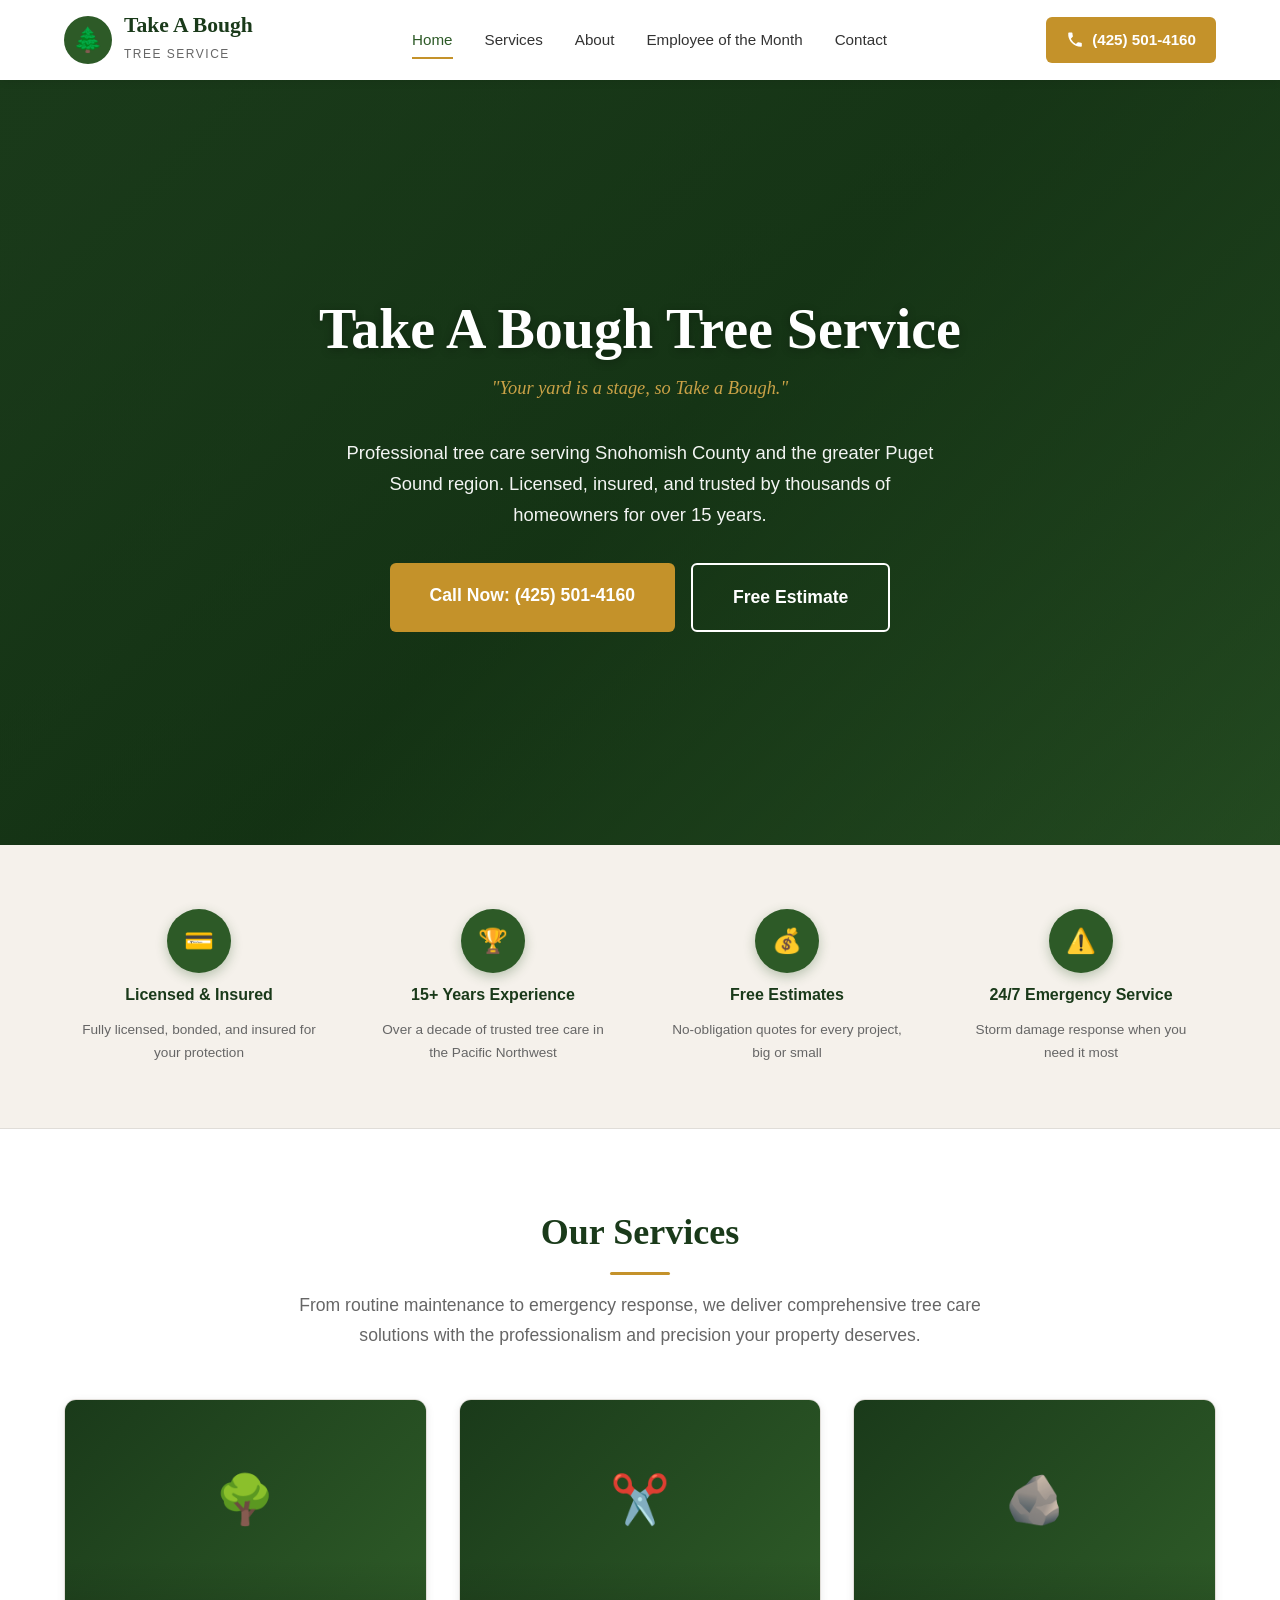
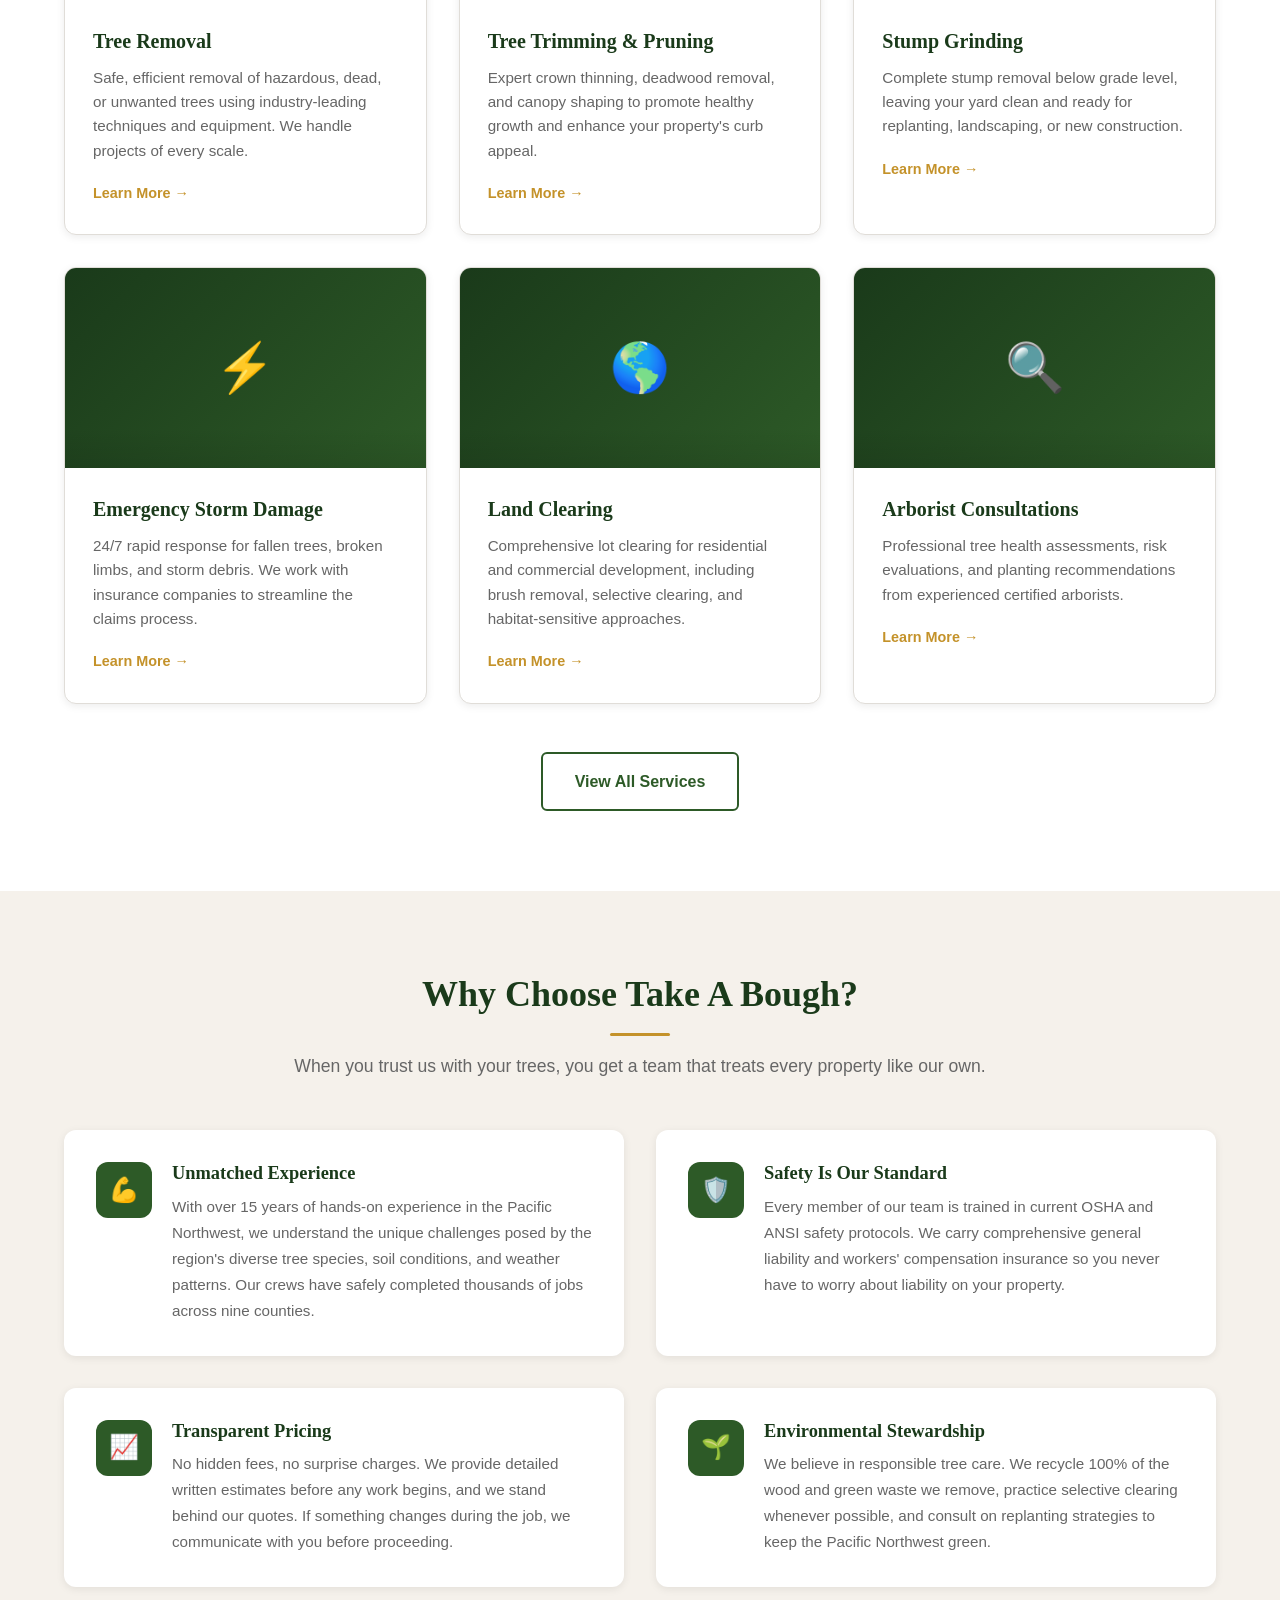
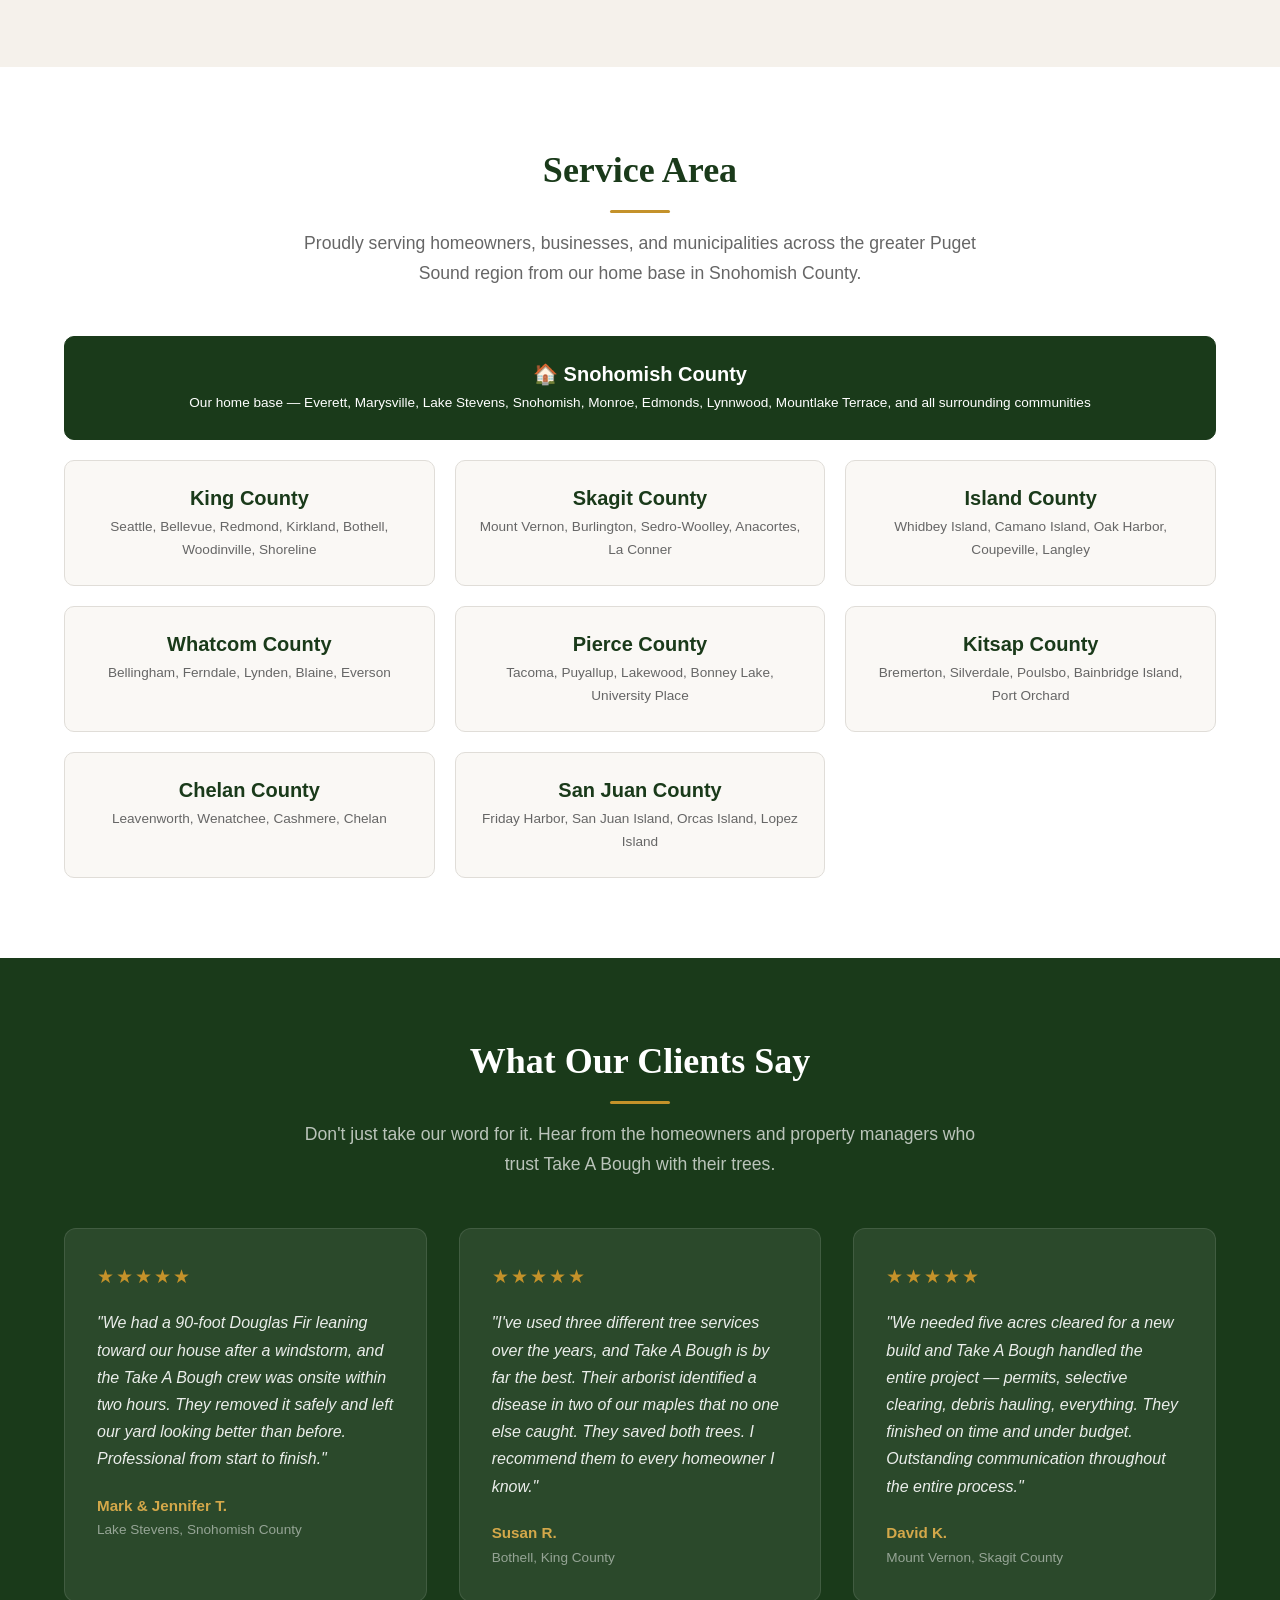
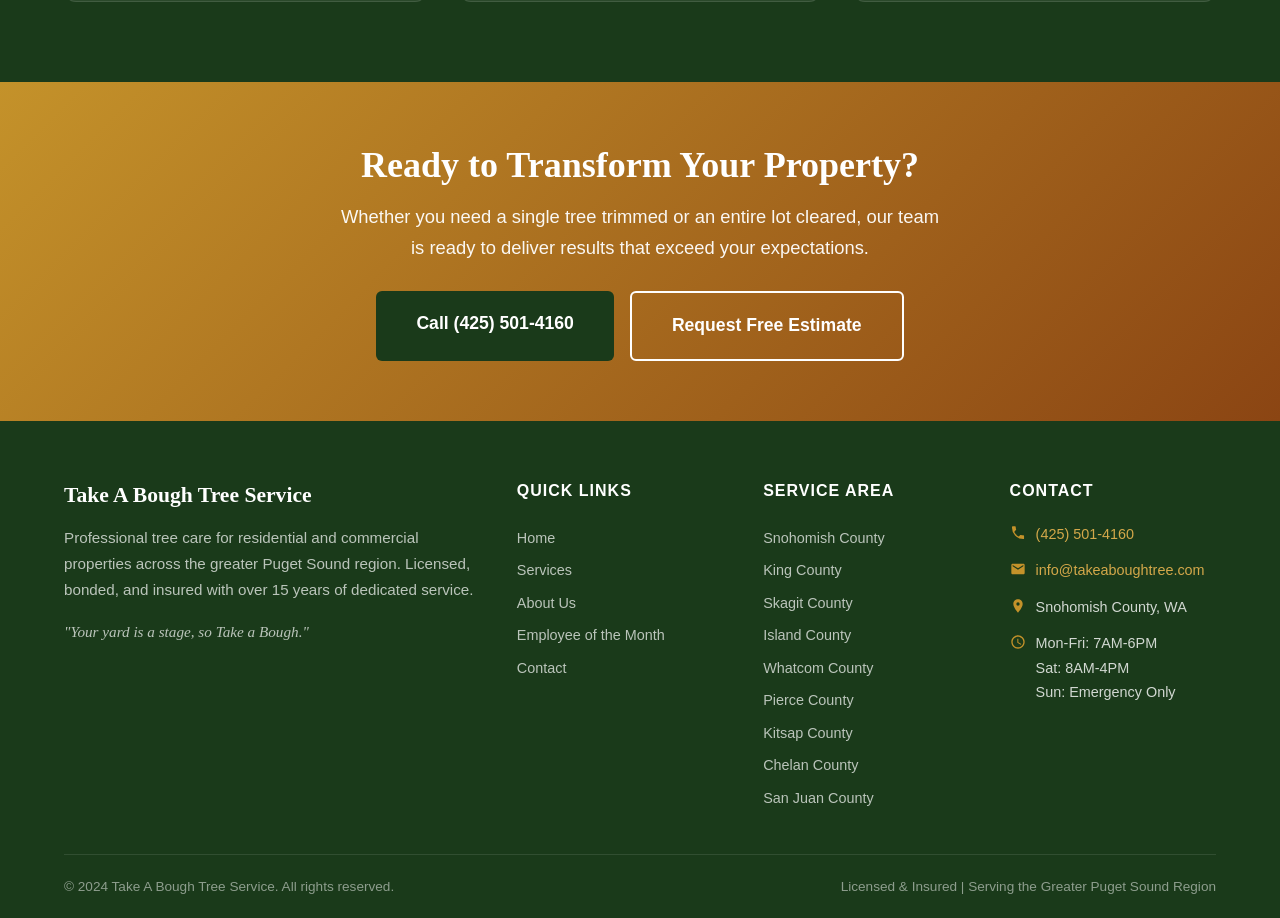
==== index.html @ 0d984f59 "Initial commit: Take A Bough Tree Service website" ====
<!DOCTYPE html>
<html lang="en">
<head>
  <meta charset="UTF-8">
  <meta name="viewport" content="width=device-width, initial-scale=1.0">
  <title>Take A Bough Tree Service | Professional Tree Care in Snohomish County, WA</title>
  <meta name="description" content="Take A Bough Tree Service provides professional tree removal, trimming, stump grinding, and emergency storm damage services across Snohomish County and surrounding areas. Licensed &amp; insured with 15+ years experience. Call (425) 501-4160.">
  <meta name="keywords" content="tree service Snohomish County, tree removal, tree trimming, stump grinding, emergency tree service, arborist, Snohomish WA, King County tree service, Skagit County tree service, land clearing">
  <meta name="robots" content="index, follow">
  <link rel="canonical" href="https://takeaboughtree.com/">

  <!-- Open Graph -->
  <meta property="og:title" content="Take A Bough Tree Service | Snohomish County, WA">
  <meta property="og:description" content="Professional tree removal, trimming, and stump grinding. Licensed &amp; insured. 15+ years experience. Serving Snohomish County and surrounding areas.">
  <meta property="og:type" content="website">
  <meta property="og:url" content="https://takeaboughtree.com/">
  <meta property="og:locale" content="en_US">
  <meta property="og:site_name" content="Take A Bough Tree Service">

  <!-- Favicon placeholder -->
  <link rel="icon" href="images/favicon.ico" type="image/x-icon">

  <link rel="stylesheet" href="css/styles.css">

  <!-- Schema.org LocalBusiness Structured Data -->
  <script type="application/ld+json">
  {
    "@context": "https://schema.org",
    "@type": "TreeService",
    "name": "Take A Bough Tree Service",
    "description": "Professional tree removal, trimming, stump grinding, and emergency storm damage services in Snohomish County, WA.",
    "url": "https://takeaboughtree.com",
    "telephone": "+1-425-501-4160",
    "email": "info@takeaboughtree.com",
    "slogan": "Your yard is a stage, so Take a Bough.",
    "areaServed": [
      {"@type": "County", "name": "Snohomish County, WA"},
      {"@type": "County", "name": "King County, WA"},
      {"@type": "County", "name": "Skagit County, WA"},
      {"@type": "County", "name": "Island County, WA"},
      {"@type": "County", "name": "Chelan County, WA"},
      {"@type": "County", "name": "Whatcom County, WA"},
      {"@type": "County", "name": "Pierce County, WA"},
      {"@type": "County", "name": "Kitsap County, WA"},
      {"@type": "County", "name": "San Juan County, WA"}
    ],
    "address": {
      "@type": "PostalAddress",
      "addressRegion": "WA",
      "addressCountry": "US",
      "addressLocality": "Snohomish County"
    },
    "openingHoursSpecification": [
      {"@type": "OpeningHoursSpecification", "dayOfWeek": ["Monday","Tuesday","Wednesday","Thursday","Friday"], "opens": "07:00", "closes": "18:00"},
      {"@type": "OpeningHoursSpecification", "dayOfWeek": "Saturday", "opens": "08:00", "closes": "16:00"}
    ],
    "priceRange": "$$",
    "paymentAccepted": "Cash, Credit Card, Check",
    "hasOfferCatalog": {
      "@type": "OfferCatalog",
      "name": "Tree Services",
      "itemListElement": [
        {"@type": "Offer", "itemOffered": {"@type": "Service", "name": "Tree Removal"}},
        {"@type": "Offer", "itemOffered": {"@type": "Service", "name": "Tree Trimming & Pruning"}},
        {"@type": "Offer", "itemOffered": {"@type": "Service", "name": "Stump Grinding"}},
        {"@type": "Offer", "itemOffered": {"@type": "Service", "name": "Emergency Storm Damage"}},
        {"@type": "Offer", "itemOffered": {"@type": "Service", "name": "Land Clearing"}},
        {"@type": "Offer", "itemOffered": {"@type": "Service", "name": "Arborist Consultations"}}
      ]
    }
  }
  </script>
</head>
<body>

  <!-- Header -->
  <header class="header" id="header">
    <div class="container">
      <a href="index.html" class="logo">
        <div class="logo-icon">&#127794;</div>
        <div class="logo-text">
          <h1>Take A Bough</h1>
          <span>Tree Service</span>
        </div>
      </a>

      <nav class="nav-links" id="navLinks">
        <a href="index.html" class="active">Home</a>
        <a href="services.html">Services</a>
        <a href="about.html">About</a>
        <a href="employee.html">Employee of the Month</a>
        <a href="contact.html">Contact</a>
      </nav>

      <div class="header-cta">
        <a href="tel:+14255014160" class="phone-btn">
          <svg viewBox="0 0 24 24"><path d="M6.62 10.79a15.05 15.05 0 006.59 6.59l2.2-2.2a1 1 0 011.01-.24 11.72 11.72 0 003.66.59 1 1 0 011 1v3.59a1 1 0 01-1 1A17 17 0 013 3a1 1 0 011-1h3.59a1 1 0 011 1 11.72 11.72 0 00.59 3.66 1 1 0 01-.24 1.01l-2.2 2.2z"/></svg>
          (425) 501-4160
        </a>
      </div>

      <div class="hamburger" id="hamburger">
        <span></span>
        <span></span>
        <span></span>
      </div>
    </div>
    <div class="nav-overlay" id="navOverlay"></div>
  </header>

  <!-- Hero Section -->
  <section class="hero">
    <div class="hero-content">
      <h1>Take A Bough Tree Service</h1>
      <p class="hero-slogan">"Your yard is a stage, so Take a Bough."</p>
      <p>Professional tree care serving Snohomish County and the greater Puget Sound region. Licensed, insured, and trusted by thousands of homeowners for over 15 years.</p>
      <div class="hero-buttons">
        <a href="tel:+14255014160" class="btn btn-primary btn-large">Call Now: (425) 501-4160</a>
        <a href="contact.html" class="btn btn-secondary btn-large">Free Estimate</a>
      </div>
    </div>
  </section>

  <!-- Trust Badges -->
  <section class="trust-badges">
    <div class="container">
      <div class="badges-grid">
        <div class="badge-item animate-on-scroll">
          <div class="badge-icon">&#128179;</div>
          <h4>Licensed &amp; Insured</h4>
          <p>Fully licensed, bonded, and insured for your protection</p>
        </div>
        <div class="badge-item animate-on-scroll">
          <div class="badge-icon">&#127942;</div>
          <h4>15+ Years Experience</h4>
          <p>Over a decade of trusted tree care in the Pacific Northwest</p>
        </div>
        <div class="badge-item animate-on-scroll">
          <div class="badge-icon">&#128176;</div>
          <h4>Free Estimates</h4>
          <p>No-obligation quotes for every project, big or small</p>
        </div>
        <div class="badge-item animate-on-scroll">
          <div class="badge-icon">&#9888;&#65039;</div>
          <h4>24/7 Emergency Service</h4>
          <p>Storm damage response when you need it most</p>
        </div>
      </div>
    </div>
  </section>

  <!-- Services Overview -->
  <section class="services-section" id="services">
    <div class="container">
      <h2 class="section-title">Our Services</h2>
      <p class="section-subtitle">From routine maintenance to emergency response, we deliver comprehensive tree care solutions with the professionalism and precision your property deserves.</p>

      <div class="services-grid">
        <div class="service-card animate-on-scroll">
          <div class="service-card-image">&#127795;</div>
          <div class="service-card-body">
            <h3>Tree Removal</h3>
            <p>Safe, efficient removal of hazardous, dead, or unwanted trees using industry-leading techniques and equipment. We handle projects of every scale.</p>
            <a href="services.html">Learn More &rarr;</a>
          </div>
        </div>

        <div class="service-card animate-on-scroll">
          <div class="service-card-image">&#9986;&#65039;</div>
          <div class="service-card-body">
            <h3>Tree Trimming &amp; Pruning</h3>
            <p>Expert crown thinning, deadwood removal, and canopy shaping to promote healthy growth and enhance your property's curb appeal.</p>
            <a href="services.html">Learn More &rarr;</a>
          </div>
        </div>

        <div class="service-card animate-on-scroll">
          <div class="service-card-image">&#129704;</div>
          <div class="service-card-body">
            <h3>Stump Grinding</h3>
            <p>Complete stump removal below grade level, leaving your yard clean and ready for replanting, landscaping, or new construction.</p>
            <a href="services.html">Learn More &rarr;</a>
          </div>
        </div>

        <div class="service-card animate-on-scroll">
          <div class="service-card-image">&#9889;</div>
          <div class="service-card-body">
            <h3>Emergency Storm Damage</h3>
            <p>24/7 rapid response for fallen trees, broken limbs, and storm debris. We work with insurance companies to streamline the claims process.</p>
            <a href="services.html">Learn More &rarr;</a>
          </div>
        </div>

        <div class="service-card animate-on-scroll">
          <div class="service-card-image">&#127758;</div>
          <div class="service-card-body">
            <h3>Land Clearing</h3>
            <p>Comprehensive lot clearing for residential and commercial development, including brush removal, selective clearing, and habitat-sensitive approaches.</p>
            <a href="services.html">Learn More &rarr;</a>
          </div>
        </div>

        <div class="service-card animate-on-scroll">
          <div class="service-card-image">&#128269;</div>
          <div class="service-card-body">
            <h3>Arborist Consultations</h3>
            <p>Professional tree health assessments, risk evaluations, and planting recommendations from experienced certified arborists.</p>
            <a href="services.html">Learn More &rarr;</a>
          </div>
        </div>
      </div>

      <div class="text-center mt-48">
        <a href="services.html" class="btn btn-outline">View All Services</a>
      </div>
    </div>
  </section>

  <!-- Why Choose Us -->
  <section class="why-us">
    <div class="container">
      <h2 class="section-title">Why Choose Take A Bough?</h2>
      <p class="section-subtitle">When you trust us with your trees, you get a team that treats every property like our own.</p>

      <div class="why-us-grid">
        <div class="why-us-item animate-on-scroll">
          <div class="why-us-icon">&#128170;</div>
          <div>
            <h3>Unmatched Experience</h3>
            <p>With over 15 years of hands-on experience in the Pacific Northwest, we understand the unique challenges posed by the region's diverse tree species, soil conditions, and weather patterns. Our crews have safely completed thousands of jobs across nine counties.</p>
          </div>
        </div>

        <div class="why-us-item animate-on-scroll">
          <div class="why-us-icon">&#128737;&#65039;</div>
          <div>
            <h3>Safety Is Our Standard</h3>
            <p>Every member of our team is trained in current OSHA and ANSI safety protocols. We carry comprehensive general liability and workers' compensation insurance so you never have to worry about liability on your property.</p>
          </div>
        </div>

        <div class="why-us-item animate-on-scroll">
          <div class="why-us-icon">&#128200;</div>
          <div>
            <h3>Transparent Pricing</h3>
            <p>No hidden fees, no surprise charges. We provide detailed written estimates before any work begins, and we stand behind our quotes. If something changes during the job, we communicate with you before proceeding.</p>
          </div>
        </div>

        <div class="why-us-item animate-on-scroll">
          <div class="why-us-icon">&#127793;</div>
          <div>
            <h3>Environmental Stewardship</h3>
            <p>We believe in responsible tree care. We recycle 100% of the wood and green waste we remove, practice selective clearing whenever possible, and consult on replanting strategies to keep the Pacific Northwest green.</p>
          </div>
        </div>
      </div>
    </div>
  </section>

  <!-- Service Area -->
  <section class="service-area" id="service-area">
    <div class="container">
      <h2 class="section-title">Service Area</h2>
      <p class="section-subtitle">Proudly serving homeowners, businesses, and municipalities across the greater Puget Sound region from our home base in Snohomish County.</p>

      <div class="counties-grid">
        <div class="county-card primary animate-on-scroll">
          <h4>&#127968; Snohomish County</h4>
          <p>Our home base — Everett, Marysville, Lake Stevens, Snohomish, Monroe, Edmonds, Lynnwood, Mountlake Terrace, and all surrounding communities</p>
        </div>
        <div class="county-card animate-on-scroll">
          <h4>King County</h4>
          <p>Seattle, Bellevue, Redmond, Kirkland, Bothell, Woodinville, Shoreline</p>
        </div>
        <div class="county-card animate-on-scroll">
          <h4>Skagit County</h4>
          <p>Mount Vernon, Burlington, Sedro-Woolley, Anacortes, La Conner</p>
        </div>
        <div class="county-card animate-on-scroll">
          <h4>Island County</h4>
          <p>Whidbey Island, Camano Island, Oak Harbor, Coupeville, Langley</p>
        </div>
        <div class="county-card animate-on-scroll">
          <h4>Whatcom County</h4>
          <p>Bellingham, Ferndale, Lynden, Blaine, Everson</p>
        </div>
        <div class="county-card animate-on-scroll">
          <h4>Pierce County</h4>
          <p>Tacoma, Puyallup, Lakewood, Bonney Lake, University Place</p>
        </div>
        <div class="county-card animate-on-scroll">
          <h4>Kitsap County</h4>
          <p>Bremerton, Silverdale, Poulsbo, Bainbridge Island, Port Orchard</p>
        </div>
        <div class="county-card animate-on-scroll">
          <h4>Chelan County</h4>
          <p>Leavenworth, Wenatchee, Cashmere, Chelan</p>
        </div>
        <div class="county-card animate-on-scroll">
          <h4>San Juan County</h4>
          <p>Friday Harbor, San Juan Island, Orcas Island, Lopez Island</p>
        </div>
      </div>
    </div>
  </section>

  <!-- Testimonials -->
  <section class="testimonials" id="testimonials">
    <div class="container">
      <h2 class="section-title">What Our Clients Say</h2>
      <p class="section-subtitle">Don't just take our word for it. Hear from the homeowners and property managers who trust Take A Bough with their trees.</p>

      <div class="testimonials-grid">
        <div class="testimonial-card animate-on-scroll">
          <div class="testimonial-stars">&#9733;&#9733;&#9733;&#9733;&#9733;</div>
          <p>"We had a 90-foot Douglas Fir leaning toward our house after a windstorm, and the Take A Bough crew was onsite within two hours. They removed it safely and left our yard looking better than before. Professional from start to finish."</p>
          <div class="testimonial-author">Mark &amp; Jennifer T.</div>
          <div class="testimonial-location">Lake Stevens, Snohomish County</div>
        </div>

        <div class="testimonial-card animate-on-scroll">
          <div class="testimonial-stars">&#9733;&#9733;&#9733;&#9733;&#9733;</div>
          <p>"I've used three different tree services over the years, and Take A Bough is by far the best. Their arborist identified a disease in two of our maples that no one else caught. They saved both trees. I recommend them to every homeowner I know."</p>
          <div class="testimonial-author">Susan R.</div>
          <div class="testimonial-location">Bothell, King County</div>
        </div>

        <div class="testimonial-card animate-on-scroll">
          <div class="testimonial-stars">&#9733;&#9733;&#9733;&#9733;&#9733;</div>
          <p>"We needed five acres cleared for a new build and Take A Bough handled the entire project — permits, selective clearing, debris hauling, everything. They finished on time and under budget. Outstanding communication throughout the entire process."</p>
          <div class="testimonial-author">David K.</div>
          <div class="testimonial-location">Mount Vernon, Skagit County</div>
        </div>
      </div>
    </div>
  </section>

  <!-- CTA Banner -->
  <section class="cta-banner">
    <div class="container">
      <h2>Ready to Transform Your Property?</h2>
      <p>Whether you need a single tree trimmed or an entire lot cleared, our team is ready to deliver results that exceed your expectations.</p>
      <div class="cta-buttons">
        <a href="tel:+14255014160" class="btn btn-primary btn-large">Call (425) 501-4160</a>
        <a href="contact.html" class="btn btn-secondary btn-large">Request Free Estimate</a>
      </div>
    </div>
  </section>

  <!-- Footer -->
  <footer class="footer">
    <div class="container">
      <div class="footer-grid">
        <div class="footer-about">
          <h3>Take A Bough Tree Service</h3>
          <p>Professional tree care for residential and commercial properties across the greater Puget Sound region. Licensed, bonded, and insured with over 15 years of dedicated service.</p>
          <p class="footer-slogan">"Your yard is a stage, so Take a Bough."</p>
        </div>

        <div>
          <h4>Quick Links</h4>
          <div class="footer-links">
            <a href="index.html">Home</a>
            <a href="services.html">Services</a>
            <a href="about.html">About Us</a>
            <a href="employee.html">Employee of the Month</a>
            <a href="contact.html">Contact</a>
          </div>
        </div>

        <div>
          <h4>Service Area</h4>
          <div class="footer-links">
            <a href="contact.html#service-area">Snohomish County</a>
            <a href="contact.html#service-area">King County</a>
            <a href="contact.html#service-area">Skagit County</a>
            <a href="contact.html#service-area">Island County</a>
            <a href="contact.html#service-area">Whatcom County</a>
            <a href="contact.html#service-area">Pierce County</a>
            <a href="contact.html#service-area">Kitsap County</a>
            <a href="contact.html#service-area">Chelan County</a>
            <a href="contact.html#service-area">San Juan County</a>
          </div>
        </div>

        <div>
          <h4>Contact</h4>
          <div class="footer-contact-item">
            <svg viewBox="0 0 24 24"><path d="M6.62 10.79a15.05 15.05 0 006.59 6.59l2.2-2.2a1 1 0 011.01-.24 11.72 11.72 0 003.66.59 1 1 0 011 1v3.59a1 1 0 01-1 1A17 17 0 013 3a1 1 0 011-1h3.59a1 1 0 011 1 11.72 11.72 0 00.59 3.66 1 1 0 01-.24 1.01l-2.2 2.2z"/></svg>
            <a href="tel:+14255014160">(425) 501-4160</a>
          </div>
          <div class="footer-contact-item">
            <svg viewBox="0 0 24 24"><path d="M20 4H4c-1.1 0-2 .9-2 2v12c0 1.1.9 2 2 2h16c1.1 0 2-.9 2-2V6c0-1.1-.9-2-2-2zm0 4l-8 5-8-5V6l8 5 8-5v2z"/></svg>
            <a href="mailto:info@takeaboughtree.com">info@takeaboughtree.com</a>
          </div>
          <div class="footer-contact-item">
            <svg viewBox="0 0 24 24"><path d="M12 2C8.13 2 5 5.13 5 9c0 5.25 7 13 7 13s7-7.75 7-13c0-3.87-3.13-7-7-7zm0 9.5a2.5 2.5 0 010-5 2.5 2.5 0 010 5z"/></svg>
            <span>Snohomish County, WA</span>
          </div>
          <div class="footer-contact-item" style="margin-top: 12px;">
            <svg viewBox="0 0 24 24"><path d="M11.99 2C6.47 2 2 6.48 2 12s4.47 10 9.99 10C17.52 22 22 17.52 22 12S17.52 2 11.99 2zM12 20c-4.42 0-8-3.58-8-8s3.58-8 8-8 8 3.58 8 8-3.58 8-8 8zm.5-13H11v6l5.25 3.15.75-1.23-4.5-2.67z"/></svg>
            <span>Mon-Fri: 7AM-6PM<br>Sat: 8AM-4PM<br>Sun: Emergency Only</span>
          </div>
        </div>
      </div>

      <div class="footer-bottom">
        <span>&copy; 2024 Take A Bough Tree Service. All rights reserved.</span>
        <span>Licensed &amp; Insured | Serving the Greater Puget Sound Region</span>
      </div>
    </div>
  </footer>

  <!-- Back to Top Button -->
  <button class="back-to-top" id="backToTop" aria-label="Back to top">&#8593;</button>

  <!-- Mobile Call Bar -->
  <div class="mobile-call-bar">
    <a href="tel:+14255014160">
      <svg width="20" height="20" viewBox="0 0 24 24" fill="white"><path d="M6.62 10.79a15.05 15.05 0 006.59 6.59l2.2-2.2a1 1 0 011.01-.24 11.72 11.72 0 003.66.59 1 1 0 011 1v3.59a1 1 0 01-1 1A17 17 0 013 3a1 1 0 011-1h3.59a1 1 0 011 1 11.72 11.72 0 00.59 3.66 1 1 0 01-.24 1.01l-2.2 2.2z"/></svg>
      Call Now: (425) 501-4160
    </a>
  </div>

  <script src="js/main.js"></script>
</body>
</html>
---- css/styles.css ----
/* ============================================
   Take A Bough Tree Service — Production CSS
   ============================================ */

/* --- CSS Reset & Root Variables --- */
*, *::before, *::after {
  margin: 0;
  padding: 0;
  box-sizing: border-box;
}

:root {
  /* Forest Greens */
  --green-dark: #1a3a1a;
  --green-mid: #2d5a27;
  --green-light: #3d7a35;
  --green-accent: #4a9e3f;

  /* Earth Tones */
  --brown-dark: #8B4513;
  --brown-mid: #A0522D;
  --brown-light: #c4922a;

  /* Neutrals */
  --cream: #f5f1eb;
  --cream-light: #faf8f5;
  --white: #ffffff;
  --black: #1a1a1a;
  --gray-dark: #333333;
  --gray-mid: #666666;
  --gray-light: #999999;
  --gray-border: #e0ddd8;

  /* Accent */
  --gold: #c4922a;
  --gold-light: #d4a84a;

  /* Shadows */
  --shadow-sm: 0 2px 8px rgba(0,0,0,0.08);
  --shadow-md: 0 4px 16px rgba(0,0,0,0.12);
  --shadow-lg: 0 8px 32px rgba(0,0,0,0.16);
  --shadow-xl: 0 12px 48px rgba(0,0,0,0.2);

  /* Typography */
  --font-heading: Georgia, 'Times New Roman', serif;
  --font-body: -apple-system, BlinkMacSystemFont, 'Segoe UI', Roboto, Oxygen, Ubuntu, sans-serif;

  /* Spacing */
  --section-padding: 80px 0;
  --container-width: 1200px;
  --nav-height: 80px;
}

html {
  scroll-behavior: smooth;
  font-size: 16px;
}

body {
  font-family: var(--font-body);
  color: var(--gray-dark);
  background: var(--white);
  line-height: 1.7;
  -webkit-font-smoothing: antialiased;
  -moz-osx-font-smoothing: grayscale;
}

img {
  max-width: 100%;
  height: auto;
  display: block;
}

a {
  text-decoration: none;
  color: inherit;
  transition: color 0.3s ease;
}

ul, ol {
  list-style: none;
}

.container {
  max-width: var(--container-width);
  margin: 0 auto;
  padding: 0 24px;
}

/* --- Typography --- */
h1, h2, h3, h4, h5, h6 {
  font-family: var(--font-heading);
  color: var(--green-dark);
  line-height: 1.3;
  font-weight: 700;
}

h1 { font-size: 3rem; }
h2 { font-size: 2.25rem; margin-bottom: 16px; }
h3 { font-size: 1.5rem; margin-bottom: 12px; }
h4 { font-size: 1.25rem; }
p { margin-bottom: 16px; }

.section-subtitle {
  font-size: 1.1rem;
  color: var(--gray-mid);
  max-width: 700px;
  margin: 0 auto 48px;
  text-align: center;
}

.section-title {
  text-align: center;
  margin-bottom: 16px;
  position: relative;
}

.section-title::after {
  content: '';
  display: block;
  width: 60px;
  height: 3px;
  background: var(--gold);
  margin: 16px auto 0;
  border-radius: 2px;
}

/* --- Buttons --- */
.btn {
  display: inline-block;
  padding: 14px 32px;
  border-radius: 6px;
  font-weight: 600;
  font-size: 1rem;
  cursor: pointer;
  transition: all 0.3s ease;
  border: none;
  font-family: var(--font-body);
  text-align: center;
}

.btn-primary {
  background: var(--gold);
  color: var(--white);
}

.btn-primary:hover {
  background: var(--brown-dark);
  transform: translateY(-2px);
  box-shadow: var(--shadow-md);
}

.btn-secondary {
  background: transparent;
  color: var(--white);
  border: 2px solid var(--white);
}

.btn-secondary:hover {
  background: var(--white);
  color: var(--green-dark);
  transform: translateY(-2px);
}

.btn-green {
  background: var(--green-mid);
  color: var(--white);
}

.btn-green:hover {
  background: var(--green-dark);
  transform: translateY(-2px);
  box-shadow: var(--shadow-md);
}

.btn-outline {
  background: transparent;
  color: var(--green-mid);
  border: 2px solid var(--green-mid);
}

.btn-outline:hover {
  background: var(--green-mid);
  color: var(--white);
  transform: translateY(-2px);
}

.btn-large {
  padding: 18px 40px;
  font-size: 1.1rem;
}

/* --- Header --- */
.header {
  position: fixed;
  top: 0;
  left: 0;
  right: 0;
  z-index: 1000;
  background: var(--white);
  box-shadow: var(--shadow-sm);
  transition: all 0.3s ease;
  height: var(--nav-height);
}

.header.scrolled {
  background: var(--white);
  box-shadow: var(--shadow-md);
  height: 70px;
}

.header .container {
  display: flex;
  align-items: center;
  justify-content: space-between;
  height: 100%;
}

.logo {
  display: flex;
  align-items: center;
  gap: 12px;
}

.logo-icon {
  width: 48px;
  height: 48px;
  background: var(--green-mid);
  border-radius: 50%;
  display: flex;
  align-items: center;
  justify-content: center;
  font-size: 1.5rem;
  color: var(--white);
  flex-shrink: 0;
}

.logo-text h1 {
  font-size: 1.35rem;
  color: var(--green-dark);
  line-height: 1.2;
  margin: 0;
}

.logo-text span {
  font-size: 0.75rem;
  color: var(--gray-mid);
  text-transform: uppercase;
  letter-spacing: 1.5px;
  font-family: var(--font-body);
  font-weight: 400;
}

.nav-links {
  display: flex;
  align-items: center;
  gap: 32px;
}

.nav-links a {
  font-weight: 500;
  font-size: 0.95rem;
  color: var(--gray-dark);
  position: relative;
  padding: 4px 0;
}

.nav-links a::after {
  content: '';
  position: absolute;
  bottom: -2px;
  left: 0;
  width: 0;
  height: 2px;
  background: var(--gold);
  transition: width 0.3s ease;
}

.nav-links a:hover::after,
.nav-links a.active::after {
  width: 100%;
}

.nav-links a:hover {
  color: var(--green-mid);
}

.nav-links a.active {
  color: var(--green-mid);
}

.header-cta {
  display: flex;
  align-items: center;
  gap: 16px;
}

.phone-btn {
  display: flex;
  align-items: center;
  gap: 8px;
  background: var(--gold);
  color: var(--white);
  padding: 10px 20px;
  border-radius: 6px;
  font-weight: 700;
  font-size: 0.95rem;
  transition: all 0.3s ease;
}

.phone-btn:hover {
  background: var(--brown-dark);
  transform: translateY(-1px);
  box-shadow: var(--shadow-sm);
  color: var(--white);
}

.phone-btn svg {
  width: 18px;
  height: 18px;
  fill: currentColor;
}

/* Hamburger */
.hamburger {
  display: none;
  flex-direction: column;
  gap: 5px;
  cursor: pointer;
  padding: 8px;
  z-index: 1001;
}

.hamburger span {
  display: block;
  width: 26px;
  height: 3px;
  background: var(--green-dark);
  border-radius: 2px;
  transition: all 0.3s ease;
}

.hamburger.active span:nth-child(1) {
  transform: rotate(45deg) translate(5px, 6px);
}

.hamburger.active span:nth-child(2) {
  opacity: 0;
}

.hamburger.active span:nth-child(3) {
  transform: rotate(-45deg) translate(5px, -6px);
}

/* --- Hero Section --- */
.hero {
  position: relative;
  min-height: 85vh;
  display: flex;
  align-items: center;
  justify-content: center;
  background: linear-gradient(135deg, var(--green-dark) 0%, #0d2a0d 50%, var(--green-mid) 100%);
  margin-top: var(--nav-height);
  overflow: hidden;
}

.hero::before {
  content: '';
  position: absolute;
  inset: 0;
  background: url('../images/hero-bg.jpg') center/cover no-repeat;
  opacity: 0.3;
}

.hero::after {
  content: '';
  position: absolute;
  inset: 0;
  background: linear-gradient(180deg, rgba(26,58,26,0.7) 0%, rgba(26,58,26,0.5) 100%);
}

.hero-content {
  position: relative;
  z-index: 2;
  text-align: center;
  color: var(--white);
  padding: 40px 24px;
  max-width: 800px;
}

.hero-content h1 {
  font-size: 3.5rem;
  color: var(--white);
  margin-bottom: 8px;
  text-shadow: 0 2px 8px rgba(0,0,0,0.3);
}

.hero-slogan {
  font-size: 1.35rem;
  font-style: italic;
  color: var(--gold-light);
  margin-bottom: 24px;
  font-family: var(--font-heading);
}

.hero-content p {
  font-size: 1.15rem;
  margin-bottom: 32px;
  opacity: 0.95;
  max-width: 600px;
  margin-left: auto;
  margin-right: auto;
}

.hero-buttons {
  display: flex;
  gap: 16px;
  justify-content: center;
  flex-wrap: wrap;
}

/* --- Trust Badges --- */
.trust-badges {
  background: var(--cream);
  padding: 40px 0;
  border-bottom: 1px solid var(--gray-border);
}

.badges-grid {
  display: grid;
  grid-template-columns: repeat(4, 1fr);
  gap: 24px;
  text-align: center;
}

.badge-item {
  display: flex;
  flex-direction: column;
  align-items: center;
  gap: 12px;
  padding: 24px 16px;
}

.badge-icon {
  width: 64px;
  height: 64px;
  background: var(--green-mid);
  border-radius: 50%;
  display: flex;
  align-items: center;
  justify-content: center;
  color: var(--white);
  font-size: 1.5rem;
  box-shadow: 0 4px 12px rgba(45,90,39,0.3);
}

.badge-item h4 {
  font-size: 1rem;
  color: var(--green-dark);
  font-family: var(--font-body);
  font-weight: 700;
}

.badge-item p {
  font-size: 0.85rem;
  color: var(--gray-mid);
  margin: 0;
}

/* --- Services Grid --- */
.services-section {
  padding: var(--section-padding);
  background: var(--white);
}

.services-grid {
  display: grid;
  grid-template-columns: repeat(3, 1fr);
  gap: 32px;
  margin-top: 48px;
}

.service-card {
  background: var(--white);
  border-radius: 12px;
  overflow: hidden;
  box-shadow: var(--shadow-sm);
  transition: all 0.3s ease;
  border: 1px solid var(--gray-border);
}

.service-card:hover {
  transform: translateY(-8px);
  box-shadow: var(--shadow-lg);
  border-color: var(--green-light);
}

.service-card-image {
  height: 200px;
  background: linear-gradient(135deg, var(--green-dark), var(--green-mid));
  display: flex;
  align-items: center;
  justify-content: center;
  color: var(--white);
  font-size: 3rem;
  position: relative;
  overflow: hidden;
}

.service-card-image::after {
  content: '';
  position: absolute;
  bottom: 0;
  left: 0;
  right: 0;
  height: 40px;
  background: linear-gradient(transparent, rgba(0,0,0,0.1));
}

.service-card-body {
  padding: 28px;
}

.service-card-body h3 {
  color: var(--green-dark);
  margin-bottom: 12px;
  font-size: 1.25rem;
}

.service-card-body p {
  color: var(--gray-mid);
  font-size: 0.95rem;
  margin-bottom: 16px;
  line-height: 1.6;
}

.service-card-body a {
  color: var(--gold);
  font-weight: 600;
  font-size: 0.9rem;
  display: inline-flex;
  align-items: center;
  gap: 6px;
  transition: gap 0.3s ease;
}

.service-card-body a:hover {
  color: var(--brown-dark);
  gap: 10px;
}

/* --- Services Detail Page --- */
.service-detail {
  padding: 48px 0;
  border-bottom: 1px solid var(--gray-border);
}

.service-detail:last-child {
  border-bottom: none;
}

.service-detail-inner {
  display: grid;
  grid-template-columns: 1fr 1fr;
  gap: 48px;
  align-items: center;
}

.service-detail:nth-child(even) .service-detail-inner {
  direction: rtl;
}

.service-detail:nth-child(even) .service-detail-inner > * {
  direction: ltr;
}

.service-detail-image {
  height: 350px;
  background: linear-gradient(135deg, var(--green-dark), var(--green-mid));
  border-radius: 12px;
  display: flex;
  align-items: center;
  justify-content: center;
  color: var(--white);
  font-size: 4rem;
  box-shadow: var(--shadow-md);
}

.service-detail-content h3 {
  font-size: 1.75rem;
  margin-bottom: 16px;
}

.service-detail-content p {
  color: var(--gray-mid);
  line-height: 1.8;
}

.service-detail-content ul {
  margin: 16px 0;
  list-style: none;
}

.service-detail-content ul li {
  padding: 6px 0 6px 28px;
  position: relative;
  color: var(--gray-mid);
}

.service-detail-content ul li::before {
  content: '\2713';
  position: absolute;
  left: 0;
  color: var(--green-mid);
  font-weight: 700;
}

/* --- Why Choose Us --- */
.why-us {
  padding: var(--section-padding);
  background: var(--cream);
}

.why-us-grid {
  display: grid;
  grid-template-columns: repeat(2, 1fr);
  gap: 32px;
  margin-top: 48px;
}

.why-us-item {
  display: flex;
  gap: 20px;
  padding: 32px;
  background: var(--white);
  border-radius: 12px;
  box-shadow: var(--shadow-sm);
  transition: all 0.3s ease;
}

.why-us-item:hover {
  box-shadow: var(--shadow-md);
  transform: translateY(-4px);
}

.why-us-icon {
  width: 56px;
  height: 56px;
  min-width: 56px;
  background: var(--green-mid);
  border-radius: 12px;
  display: flex;
  align-items: center;
  justify-content: center;
  color: var(--white);
  font-size: 1.5rem;
}

.why-us-item h3 {
  font-size: 1.15rem;
  margin-bottom: 8px;
}

.why-us-item p {
  color: var(--gray-mid);
  font-size: 0.95rem;
  margin: 0;
}

/* --- Service Area --- */
.service-area {
  padding: var(--section-padding);
  background: var(--white);
}

.counties-grid {
  display: grid;
  grid-template-columns: repeat(3, 1fr);
  gap: 20px;
  margin-top: 48px;
}

.county-card {
  padding: 24px;
  background: var(--cream-light);
  border-radius: 10px;
  border: 1px solid var(--gray-border);
  transition: all 0.3s ease;
  text-align: center;
}

.county-card:hover {
  border-color: var(--green-light);
  box-shadow: var(--shadow-sm);
  transform: translateY(-2px);
}

.county-card.primary {
  background: var(--green-dark);
  color: var(--white);
  border-color: var(--green-dark);
  grid-column: span 3;
}

.county-card.primary h4,
.county-card.primary p {
  color: var(--white);
}

.county-card h4 {
  font-family: var(--font-body);
  font-weight: 700;
  color: var(--green-dark);
  margin-bottom: 4px;
}

.county-card p {
  font-size: 0.85rem;
  color: var(--gray-mid);
  margin: 0;
}

/* --- Testimonials --- */
.testimonials {
  padding: var(--section-padding);
  background: var(--green-dark);
  color: var(--white);
}

.testimonials .section-title {
  color: var(--white);
}

.testimonials .section-title::after {
  background: var(--gold);
}

.testimonials .section-subtitle {
  color: rgba(255,255,255,0.7);
}

.testimonials-grid {
  display: grid;
  grid-template-columns: repeat(3, 1fr);
  gap: 32px;
  margin-top: 48px;
}

.testimonial-card {
  background: rgba(255,255,255,0.08);
  border-radius: 12px;
  padding: 32px;
  border: 1px solid rgba(255,255,255,0.1);
  transition: all 0.3s ease;
}

.testimonial-card:hover {
  background: rgba(255,255,255,0.12);
  transform: translateY(-4px);
}

.testimonial-stars {
  color: var(--gold);
  font-size: 1.2rem;
  margin-bottom: 16px;
  letter-spacing: 2px;
}

.testimonial-card p {
  font-style: italic;
  line-height: 1.7;
  margin-bottom: 20px;
  color: rgba(255,255,255,0.9);
}

.testimonial-author {
  font-weight: 700;
  color: var(--gold-light);
  font-size: 0.95rem;
}

.testimonial-location {
  font-size: 0.85rem;
  color: rgba(255,255,255,0.5);
}

/* --- Stats Section --- */
.stats-section {
  padding: 60px 0;
  background: var(--cream);
}

.stats-grid {
  display: grid;
  grid-template-columns: repeat(4, 1fr);
  gap: 32px;
  text-align: center;
}

.stat-item {
  padding: 24px;
}

.stat-number {
  font-family: var(--font-heading);
  font-size: 3rem;
  color: var(--green-mid);
  font-weight: 700;
  line-height: 1;
  margin-bottom: 8px;
}

.stat-label {
  font-size: 0.95rem;
  color: var(--gray-mid);
  font-weight: 500;
}

/* --- CTA Banner --- */
.cta-banner {
  padding: 60px 0;
  background: linear-gradient(135deg, var(--gold), var(--brown-dark));
  text-align: center;
  color: var(--white);
}

.cta-banner h2 {
  color: var(--white);
  margin-bottom: 12px;
  font-size: 2.25rem;
}

.cta-banner p {
  font-size: 1.15rem;
  opacity: 0.95;
  margin-bottom: 28px;
  max-width: 600px;
  margin-left: auto;
  margin-right: auto;
}

.cta-banner .btn-primary {
  background: var(--green-dark);
}

.cta-banner .btn-primary:hover {
  background: var(--green-mid);
}

.cta-banner .btn-secondary {
  border-color: var(--white);
  color: var(--white);
}

.cta-buttons {
  display: flex;
  gap: 16px;
  justify-content: center;
  flex-wrap: wrap;
}

/* --- Page Hero (interior pages) --- */
.page-hero {
  background: linear-gradient(135deg, var(--green-dark) 0%, #0d2a0d 100%);
  padding: 120px 0 60px;
  text-align: center;
  margin-top: var(--nav-height);
}

.page-hero h1 {
  color: var(--white);
  font-size: 2.75rem;
  margin-bottom: 12px;
}

.page-hero p {
  color: rgba(255,255,255,0.8);
  font-size: 1.15rem;
  max-width: 600px;
  margin: 0 auto;
}

/* --- About Page --- */
.about-story {
  padding: var(--section-padding);
}

.about-story-inner {
  display: grid;
  grid-template-columns: 1fr 1fr;
  gap: 48px;
  align-items: center;
}

.about-image-placeholder {
  height: 400px;
  background: linear-gradient(135deg, var(--green-dark), var(--green-mid));
  border-radius: 12px;
  display: flex;
  align-items: center;
  justify-content: center;
  color: var(--white);
  font-size: 1.2rem;
  box-shadow: var(--shadow-md);
}

.about-values {
  padding: var(--section-padding);
  background: var(--cream);
}

.values-grid {
  display: grid;
  grid-template-columns: repeat(3, 1fr);
  gap: 28px;
  margin-top: 48px;
}

.value-card {
  padding: 32px;
  background: var(--white);
  border-radius: 12px;
  text-align: center;
  box-shadow: var(--shadow-sm);
  transition: all 0.3s ease;
}

.value-card:hover {
  transform: translateY(-4px);
  box-shadow: var(--shadow-md);
}

.value-icon {
  width: 64px;
  height: 64px;
  background: var(--green-mid);
  border-radius: 50%;
  display: flex;
  align-items: center;
  justify-content: center;
  color: var(--white);
  font-size: 1.5rem;
  margin: 0 auto 16px;
}

.value-card h3 {
  font-size: 1.15rem;
  margin-bottom: 8px;
}

.value-card p {
  color: var(--gray-mid);
  font-size: 0.9rem;
  margin: 0;
}

/* --- Equipment Section --- */
.equipment-section {
  padding: var(--section-padding);
}

.equipment-grid {
  display: grid;
  grid-template-columns: repeat(4, 1fr);
  gap: 24px;
  margin-top: 48px;
}

.equipment-item {
  text-align: center;
  padding: 28px 16px;
  background: var(--cream-light);
  border-radius: 10px;
  border: 1px solid var(--gray-border);
}

.equipment-item .equip-icon {
  font-size: 2.5rem;
  margin-bottom: 12px;
}

.equipment-item h4 {
  font-size: 1rem;
  color: var(--green-dark);
  margin-bottom: 4px;
}

.equipment-item p {
  font-size: 0.85rem;
  color: var(--gray-mid);
  margin: 0;
}

/* --- Employee of the Month --- */
.employee-section {
  padding: var(--section-padding);
}

.employee-featured {
  max-width: 700px;
  margin: 0 auto;
  background: var(--white);
  border-radius: 16px;
  overflow: hidden;
  box-shadow: var(--shadow-lg);
  border: 3px solid var(--gold);
}

.employee-photo {
  height: 400px;
  background: linear-gradient(135deg, #2d5a27, #1a3a1a);
  display: flex;
  align-items: center;
  justify-content: center;
  color: var(--white);
  font-size: 1.2rem;
  position: relative;
}

.employee-photo img {
  width: 100%;
  height: 100%;
  object-fit: cover;
}

.employee-photo-placeholder {
  text-align: center;
  padding: 20px;
}

.employee-photo-placeholder .placeholder-icon {
  font-size: 5rem;
  margin-bottom: 12px;
}

.employee-badge {
  position: absolute;
  top: 16px;
  right: 16px;
  background: var(--gold);
  color: var(--white);
  padding: 8px 16px;
  border-radius: 20px;
  font-weight: 700;
  font-size: 0.85rem;
  box-shadow: var(--shadow-sm);
}

.employee-info {
  padding: 36px;
}

.employee-name {
  font-size: 2rem;
  color: var(--green-dark);
  margin-bottom: 4px;
}

.employee-title {
  color: var(--gold);
  font-weight: 600;
  font-size: 1.05rem;
  margin-bottom: 4px;
}

.employee-dept {
  color: var(--gray-light);
  font-size: 0.9rem;
  margin-bottom: 20px;
}

.employee-bio {
  color: var(--gray-mid);
  line-height: 1.8;
  margin-bottom: 24px;
}

.employee-stats {
  display: grid;
  grid-template-columns: 1fr 1fr;
  gap: 16px;
  padding: 24px;
  background: var(--cream);
  border-radius: 10px;
}

.employee-stat {
  text-align: center;
}

.employee-stat-label {
  font-size: 0.8rem;
  color: var(--gray-light);
  text-transform: uppercase;
  letter-spacing: 1px;
  margin-bottom: 4px;
}

.employee-stat-value {
  font-weight: 700;
  color: var(--green-dark);
  font-size: 0.95rem;
}

.employee-consecutive {
  max-width: 700px;
  margin: 40px auto 0;
  text-align: center;
  padding: 32px;
  background: var(--cream);
  border-radius: 12px;
  border: 1px solid var(--gray-border);
}

.employee-consecutive h3 {
  color: var(--gold);
  margin-bottom: 8px;
}

.employee-consecutive p {
  color: var(--gray-mid);
  margin: 0;
}

/* --- Contact Page --- */
.contact-section {
  padding: var(--section-padding);
}

.contact-grid {
  display: grid;
  grid-template-columns: 1fr 1fr;
  gap: 48px;
}

.contact-info-cards {
  display: flex;
  flex-direction: column;
  gap: 24px;
  margin-bottom: 32px;
}

.contact-card {
  display: flex;
  align-items: flex-start;
  gap: 16px;
  padding: 24px;
  background: var(--cream-light);
  border-radius: 10px;
  border: 1px solid var(--gray-border);
  transition: all 0.3s ease;
}

.contact-card:hover {
  border-color: var(--green-light);
  box-shadow: var(--shadow-sm);
}

.contact-card-icon {
  width: 48px;
  height: 48px;
  min-width: 48px;
  background: var(--green-mid);
  border-radius: 10px;
  display: flex;
  align-items: center;
  justify-content: center;
  color: var(--white);
  font-size: 1.2rem;
}

.contact-card h4 {
  font-family: var(--font-body);
  color: var(--green-dark);
  margin-bottom: 4px;
}

.contact-card p {
  color: var(--gray-mid);
  margin: 0;
  font-size: 0.95rem;
}

.contact-card a {
  color: var(--gold);
  font-weight: 600;
}

.contact-card a:hover {
  color: var(--brown-dark);
}

/* --- Contact Form --- */
.contact-form {
  background: var(--white);
  padding: 40px;
  border-radius: 12px;
  box-shadow: var(--shadow-md);
  border: 1px solid var(--gray-border);
}

.contact-form h3 {
  margin-bottom: 24px;
  font-size: 1.5rem;
}

.form-group {
  margin-bottom: 20px;
}

.form-group label {
  display: block;
  margin-bottom: 6px;
  font-weight: 600;
  font-size: 0.9rem;
  color: var(--gray-dark);
}

.form-group input,
.form-group select,
.form-group textarea {
  width: 100%;
  padding: 12px 16px;
  border: 2px solid var(--gray-border);
  border-radius: 8px;
  font-family: var(--font-body);
  font-size: 1rem;
  color: var(--gray-dark);
  transition: border-color 0.3s ease;
  background: var(--white);
}

.form-group input:focus,
.form-group select:focus,
.form-group textarea:focus {
  outline: none;
  border-color: var(--green-mid);
  box-shadow: 0 0 0 3px rgba(45,90,39,0.1);
}

.form-group textarea {
  resize: vertical;
  min-height: 120px;
}

.form-group .error-message {
  color: #d32f2f;
  font-size: 0.85rem;
  margin-top: 4px;
  display: none;
}

.form-group.error input,
.form-group.error select,
.form-group.error textarea {
  border-color: #d32f2f;
}

.form-group.error .error-message {
  display: block;
}

.form-row {
  display: grid;
  grid-template-columns: 1fr 1fr;
  gap: 16px;
}

.contact-form .btn {
  width: 100%;
  padding: 16px;
  font-size: 1.05rem;
}

/* Business Hours */
.business-hours {
  margin-top: 32px;
}

.business-hours h3 {
  margin-bottom: 16px;
}

.hours-list {
  background: var(--cream-light);
  border-radius: 10px;
  padding: 24px;
  border: 1px solid var(--gray-border);
}

.hours-item {
  display: flex;
  justify-content: space-between;
  padding: 10px 0;
  border-bottom: 1px solid var(--gray-border);
  font-size: 0.95rem;
}

.hours-item:last-child {
  border-bottom: none;
}

.hours-item .day {
  font-weight: 600;
  color: var(--green-dark);
}

.hours-item .time {
  color: var(--gray-mid);
}

.hours-item.emergency {
  color: var(--gold);
  font-weight: 600;
}

.hours-item.emergency .time {
  color: var(--gold);
  font-weight: 700;
}

/* Map Placeholder */
.map-placeholder {
  height: 350px;
  background: var(--cream);
  border-radius: 12px;
  display: flex;
  align-items: center;
  justify-content: center;
  color: var(--gray-mid);
  font-size: 1.1rem;
  border: 2px dashed var(--gray-border);
  margin-top: 48px;
}

/* --- Footer --- */
.footer {
  background: var(--green-dark);
  color: rgba(255,255,255,0.8);
  padding: 60px 0 0;
}

.footer-grid {
  display: grid;
  grid-template-columns: 2fr 1fr 1fr 1fr;
  gap: 40px;
  padding-bottom: 40px;
  border-bottom: 1px solid rgba(255,255,255,0.1);
}

.footer-about h3 {
  color: var(--white);
  font-size: 1.35rem;
  margin-bottom: 16px;
}

.footer-about p {
  font-size: 0.95rem;
  line-height: 1.7;
  color: rgba(255,255,255,0.7);
}

.footer-slogan {
  color: var(--gold-light);
  font-style: italic;
  font-family: var(--font-heading);
  margin-top: 8px;
}

.footer h4 {
  color: var(--white);
  font-family: var(--font-body);
  font-weight: 700;
  margin-bottom: 20px;
  font-size: 1rem;
  text-transform: uppercase;
  letter-spacing: 1px;
}

.footer-links a {
  display: block;
  padding: 4px 0;
  color: rgba(255,255,255,0.7);
  font-size: 0.9rem;
  transition: all 0.3s ease;
}

.footer-links a:hover {
  color: var(--gold-light);
  padding-left: 6px;
}

.footer-contact-item {
  display: flex;
  align-items: flex-start;
  gap: 10px;
  margin-bottom: 12px;
  font-size: 0.9rem;
}

.footer-contact-item svg {
  width: 16px;
  height: 16px;
  fill: var(--gold);
  margin-top: 3px;
  flex-shrink: 0;
}

.footer-contact-item a {
  color: var(--gold-light);
}

.footer-contact-item a:hover {
  color: var(--white);
}

.footer-bottom {
  padding: 20px 0;
  display: flex;
  justify-content: space-between;
  align-items: center;
  font-size: 0.85rem;
  color: rgba(255,255,255,0.5);
}

/* --- Back to Top --- */
.back-to-top {
  position: fixed;
  bottom: 30px;
  right: 30px;
  width: 48px;
  height: 48px;
  background: var(--green-mid);
  color: var(--white);
  border: none;
  border-radius: 50%;
  display: flex;
  align-items: center;
  justify-content: center;
  cursor: pointer;
  opacity: 0;
  visibility: hidden;
  transition: all 0.3s ease;
  box-shadow: var(--shadow-md);
  z-index: 999;
  font-size: 1.2rem;
}

.back-to-top.visible {
  opacity: 1;
  visibility: visible;
}

.back-to-top:hover {
  background: var(--green-dark);
  transform: translateY(-3px);
}

/* --- Mobile Call Bar --- */
.mobile-call-bar {
  display: none;
  position: fixed;
  bottom: 0;
  left: 0;
  right: 0;
  background: var(--gold);
  padding: 12px 24px;
  z-index: 1000;
  box-shadow: 0 -4px 16px rgba(0,0,0,0.2);
}

.mobile-call-bar a {
  display: flex;
  align-items: center;
  justify-content: center;
  gap: 10px;
  color: var(--white);
  font-weight: 700;
  font-size: 1.1rem;
}

/* --- Animations --- */
.animate-on-scroll {
  opacity: 0;
  transform: translateY(30px);
  transition: opacity 0.6s ease, transform 0.6s ease;
}

.animate-on-scroll.animate-in {
  opacity: 1;
  transform: translateY(0);
}

/* --- Responsive Design --- */
@media (max-width: 1024px) {
  .services-grid {
    grid-template-columns: repeat(2, 1fr);
  }

  .testimonials-grid {
    grid-template-columns: repeat(2, 1fr);
  }

  .footer-grid {
    grid-template-columns: 1fr 1fr;
    gap: 32px;
  }

  .stats-grid {
    grid-template-columns: repeat(2, 1fr);
  }

  .equipment-grid {
    grid-template-columns: repeat(2, 1fr);
  }

  .values-grid {
    grid-template-columns: repeat(2, 1fr);
  }
}

@media (max-width: 768px) {
  :root {
    --nav-height: 70px;
    --section-padding: 60px 0;
  }

  h1 { font-size: 2.25rem; }
  h2 { font-size: 1.75rem; }
  h3 { font-size: 1.25rem; }

  /* Mobile Navigation */
  .nav-links {
    position: fixed;
    top: 0;
    right: -100%;
    width: 280px;
    height: 100vh;
    background: var(--white);
    flex-direction: column;
    padding: 100px 32px 32px;
    gap: 0;
    box-shadow: var(--shadow-xl);
    transition: right 0.3s ease;
    z-index: 999;
  }

  .nav-links.active {
    right: 0;
  }

  .nav-links a {
    padding: 16px 0;
    border-bottom: 1px solid var(--gray-border);
    width: 100%;
    font-size: 1.05rem;
  }

  .hamburger {
    display: flex;
  }

  .header-cta .phone-btn {
    display: none;
  }

  /* Mobile Call Bar */
  .mobile-call-bar {
    display: block;
  }

  /* Hero */
  .hero {
    min-height: 70vh;
  }

  .hero-content h1 {
    font-size: 2.25rem;
  }

  .hero-slogan {
    font-size: 1.1rem;
  }

  /* Badges */
  .badges-grid {
    grid-template-columns: repeat(2, 1fr);
    gap: 16px;
  }

  /* Services */
  .services-grid {
    grid-template-columns: 1fr;
    gap: 24px;
  }

  /* Service Detail */
  .service-detail-inner {
    grid-template-columns: 1fr;
    gap: 24px;
  }

  .service-detail:nth-child(even) .service-detail-inner {
    direction: ltr;
  }

  .service-detail-image {
    height: 250px;
  }

  /* Why Us */
  .why-us-grid {
    grid-template-columns: 1fr;
  }

  /* Counties */
  .counties-grid {
    grid-template-columns: 1fr 1fr;
  }

  .county-card.primary {
    grid-column: span 2;
  }

  /* Testimonials */
  .testimonials-grid {
    grid-template-columns: 1fr;
  }

  /* Stats */
  .stats-grid {
    grid-template-columns: repeat(2, 1fr);
    gap: 16px;
  }

  .stat-number {
    font-size: 2.25rem;
  }

  /* About */
  .about-story-inner {
    grid-template-columns: 1fr;
    gap: 32px;
  }

  .about-image-placeholder {
    height: 250px;
  }

  .values-grid {
    grid-template-columns: 1fr;
  }

  .equipment-grid {
    grid-template-columns: repeat(2, 1fr);
  }

  /* Contact */
  .contact-grid {
    grid-template-columns: 1fr;
  }

  .contact-form {
    padding: 24px;
  }

  .form-row {
    grid-template-columns: 1fr;
  }

  /* Footer */
  .footer-grid {
    grid-template-columns: 1fr;
    gap: 32px;
  }

  .footer-bottom {
    flex-direction: column;
    gap: 8px;
    text-align: center;
  }

  /* Employee */
  .employee-stats {
    grid-template-columns: 1fr;
  }

  /* Back to top - above mobile call bar */
  .back-to-top {
    bottom: 80px;
  }

  /* CTA */
  .cta-banner h2 {
    font-size: 1.75rem;
  }

  .page-hero {
    padding: 100px 0 40px;
  }

  .page-hero h1 {
    font-size: 2rem;
  }
}

@media (max-width: 480px) {
  h1 { font-size: 1.75rem; }
  h2 { font-size: 1.5rem; }

  .hero-content h1 {
    font-size: 1.85rem;
  }

  .hero-buttons {
    flex-direction: column;
    align-items: center;
  }

  .hero-buttons .btn {
    width: 100%;
    max-width: 280px;
  }

  .badges-grid {
    grid-template-columns: 1fr;
  }

  .counties-grid {
    grid-template-columns: 1fr;
  }

  .county-card.primary {
    grid-column: span 1;
  }

  .equipment-grid {
    grid-template-columns: 1fr;
  }

  .cta-buttons {
    flex-direction: column;
    align-items: center;
  }

  .cta-buttons .btn {
    width: 100%;
    max-width: 280px;
  }
}

/* --- Utility Classes --- */
.text-center { text-align: center; }
.mb-0 { margin-bottom: 0; }
.mt-32 { margin-top: 32px; }
.mt-48 { margin-top: 48px; }

/* --- Nav Overlay for Mobile --- */
.nav-overlay {
  display: none;
  position: fixed;
  inset: 0;
  background: rgba(0,0,0,0.4);
  z-index: 998;
}

.nav-overlay.active {
  display: block;
}
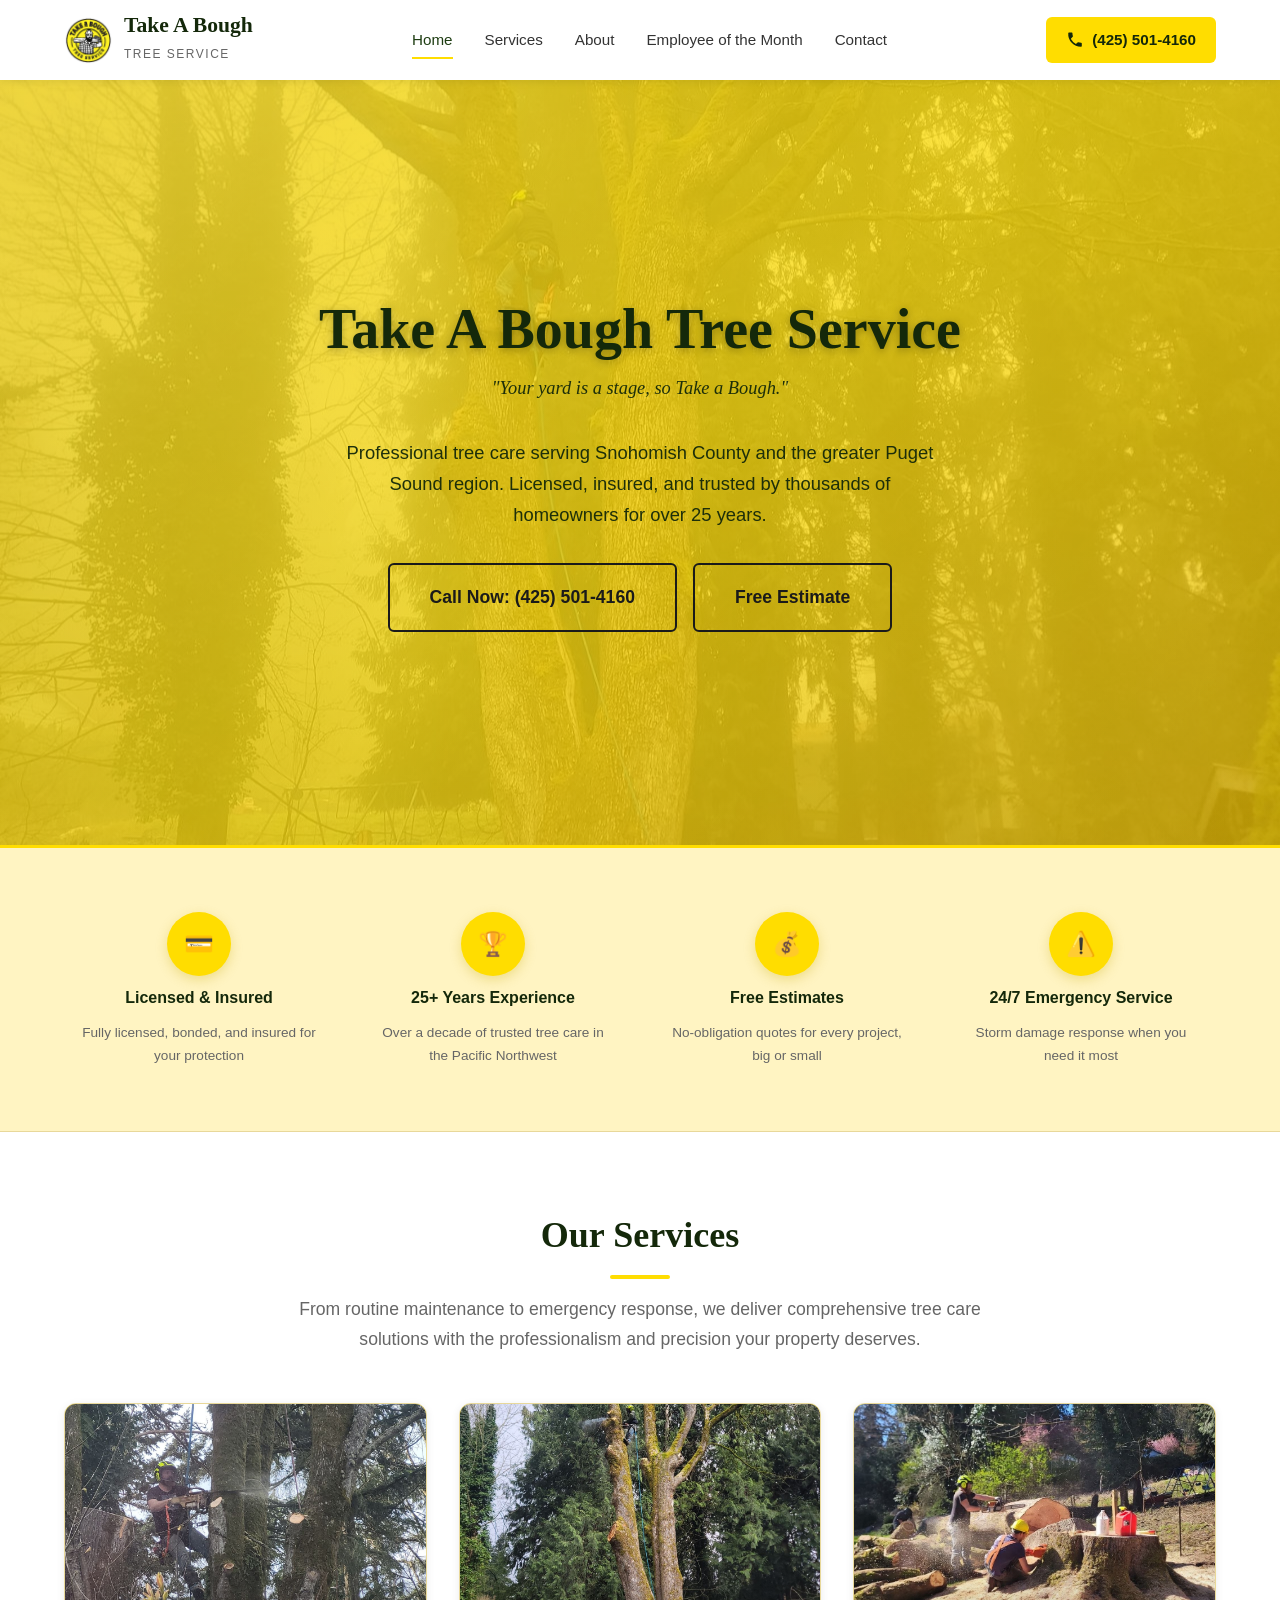
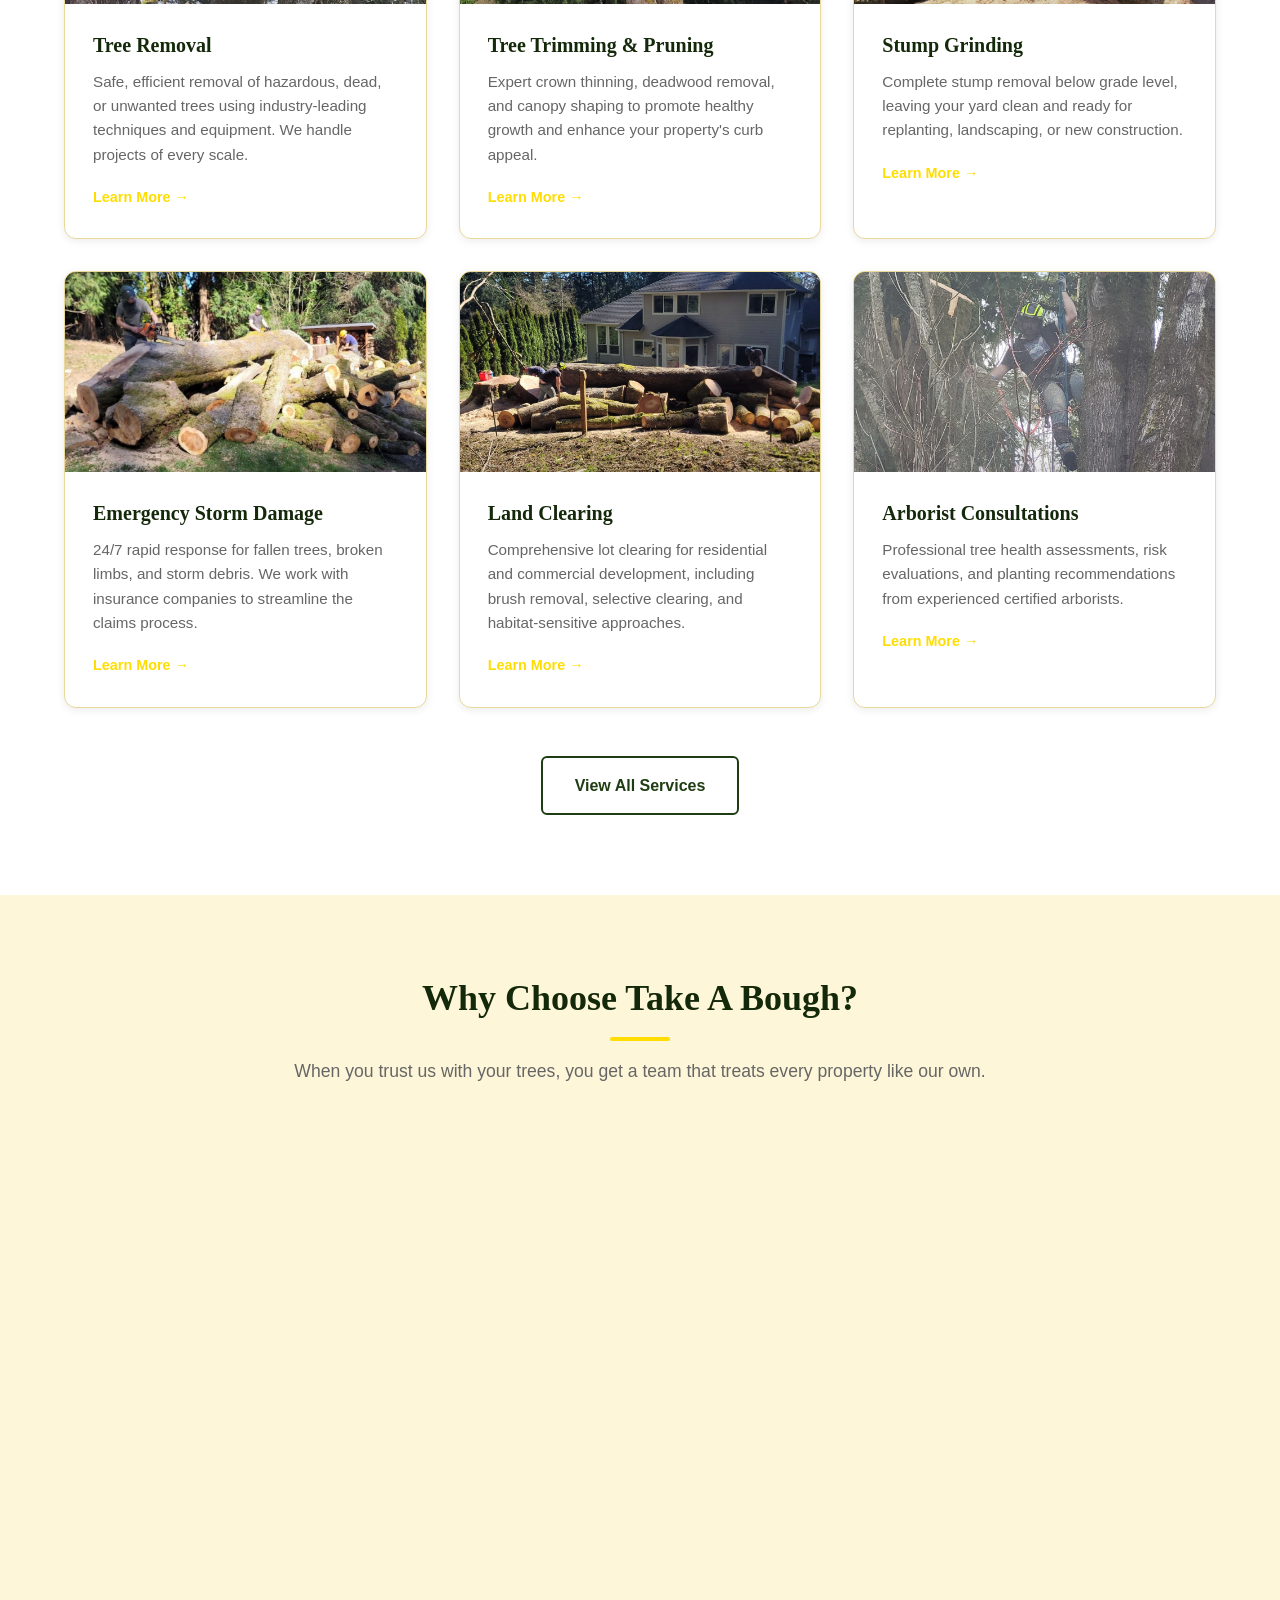
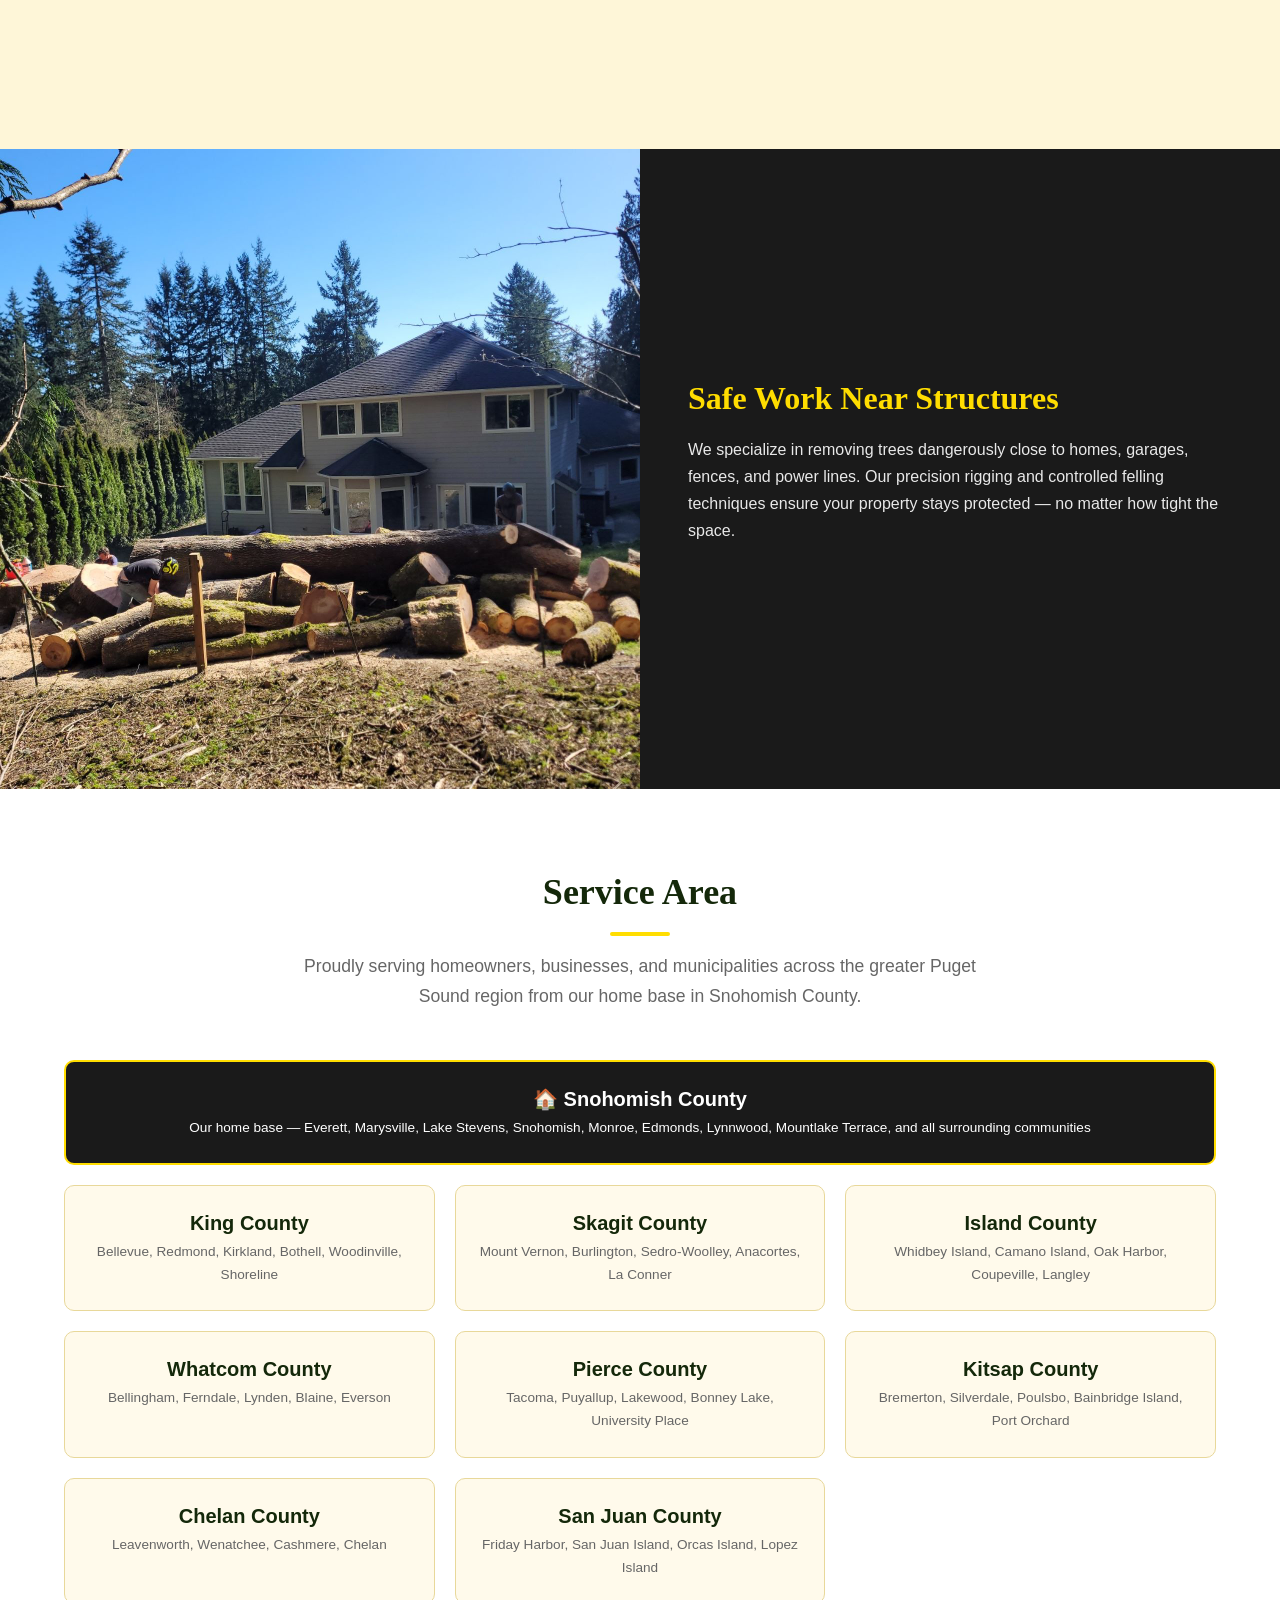
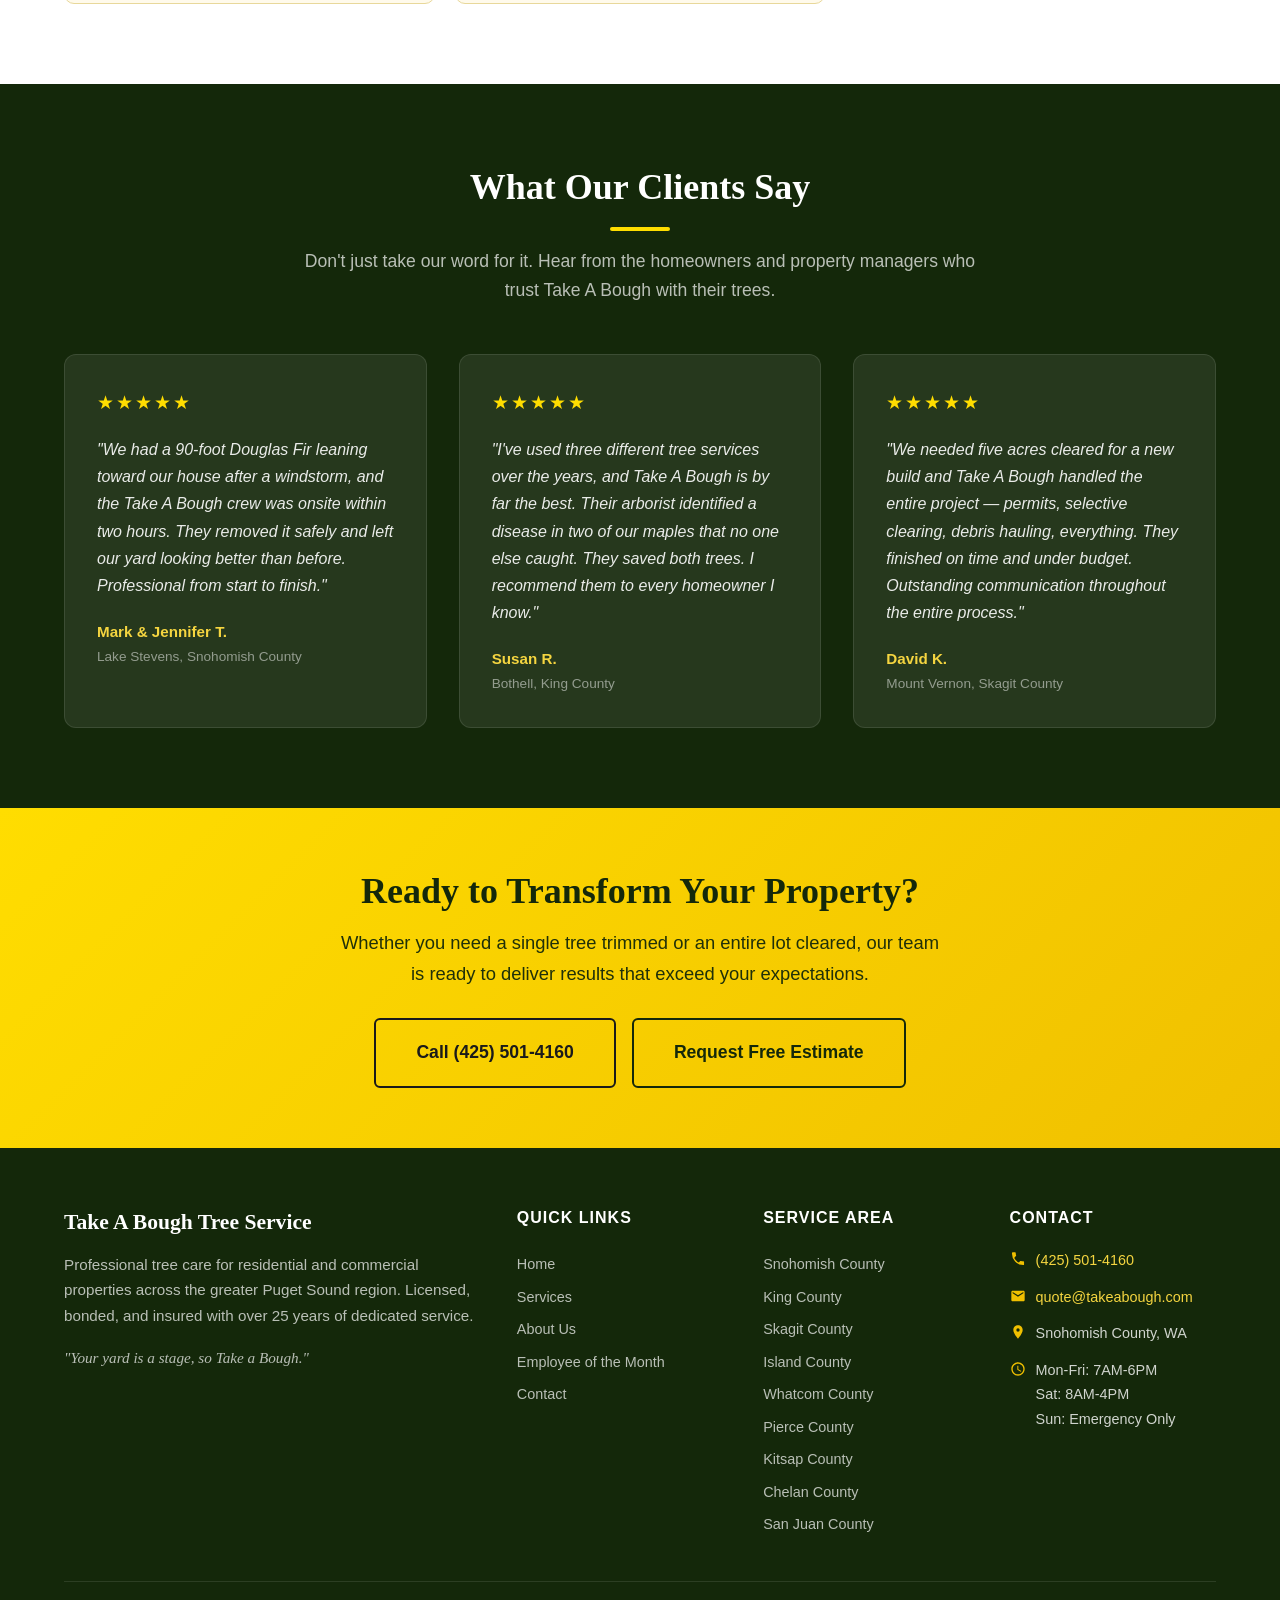
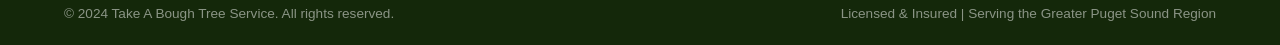
==== commit 57afc918: "Update site: 25yr experience, yellow theme enhancements, real photos, logos, email to quote@takeabou" ====
--- a/index.html
+++ b/index.html
@@ -4,21 +4,21 @@
   <meta charset="UTF-8">
   <meta name="viewport" content="width=device-width, initial-scale=1.0">
   <title>Take A Bough Tree Service | Professional Tree Care in Snohomish County, WA</title>
-  <meta name="description" content="Take A Bough Tree Service provides professional tree removal, trimming, stump grinding, and emergency storm damage services across Snohomish County and surrounding areas. Licensed &amp; insured with 15+ years experience. Call (425) 501-4160.">
+  <meta name="description" content="Take A Bough Tree Service provides professional tree removal, trimming, stump grinding, and emergency storm damage services across Snohomish County and surrounding areas. Licensed &amp; insured with 25+ years experience. Call (425) 501-4160.">
   <meta name="keywords" content="tree service Snohomish County, tree removal, tree trimming, stump grinding, emergency tree service, arborist, Snohomish WA, King County tree service, Skagit County tree service, land clearing">
   <meta name="robots" content="index, follow">
   <link rel="canonical" href="https://takeaboughtree.com/">
 
   <!-- Open Graph -->
   <meta property="og:title" content="Take A Bough Tree Service | Snohomish County, WA">
-  <meta property="og:description" content="Professional tree removal, trimming, and stump grinding. Licensed &amp; insured. 15+ years experience. Serving Snohomish County and surrounding areas.">
+  <meta property="og:description" content="Professional tree removal, trimming, and stump grinding. Licensed &amp; insured. 25+ years experience. Serving Snohomish County and surrounding areas.">
   <meta property="og:type" content="website">
   <meta property="og:url" content="https://takeaboughtree.com/">
   <meta property="og:locale" content="en_US">
   <meta property="og:site_name" content="Take A Bough Tree Service">
 
   <!-- Favicon placeholder -->
-  <link rel="icon" href="images/favicon.ico" type="image/x-icon">
+  <link rel="icon" href="images/favicon.png" type="image/png">
 
   <link rel="stylesheet" href="css/styles.css">
 
@@ -31,7 +31,7 @@
     "description": "Professional tree removal, trimming, stump grinding, and emergency storm damage services in Snohomish County, WA.",
     "url": "https://takeaboughtree.com",
     "telephone": "+1-425-501-4160",
-    "email": "info@takeaboughtree.com",
+    "email": "quote@takeabough.com",
     "slogan": "Your yard is a stage, so Take a Bough.",
     "areaServed": [
       {"@type": "County", "name": "Snohomish County, WA"},
@@ -77,7 +77,7 @@
   <header class="header" id="header">
     <div class="container">
       <a href="index.html" class="logo">
-        <div class="logo-icon">&#127794;</div>
+        <img src="images/logo-icon.png" alt="Take A Bough Tree Service" class="logo-img">
         <div class="logo-text">
           <h1>Take A Bough</h1>
           <span>Tree Service</span>
@@ -113,7 +113,7 @@
     <div class="hero-content">
       <h1>Take A Bough Tree Service</h1>
       <p class="hero-slogan">"Your yard is a stage, so Take a Bough."</p>
-      <p>Professional tree care serving Snohomish County and the greater Puget Sound region. Licensed, insured, and trusted by thousands of homeowners for over 15 years.</p>
+      <p>Professional tree care serving Snohomish County and the greater Puget Sound region. Licensed, insured, and trusted by thousands of homeowners for over 25 years.</p>
       <div class="hero-buttons">
         <a href="tel:+14255014160" class="btn btn-primary btn-large">Call Now: (425) 501-4160</a>
         <a href="contact.html" class="btn btn-secondary btn-large">Free Estimate</a>
@@ -132,7 +132,7 @@
         </div>
         <div class="badge-item animate-on-scroll">
           <div class="badge-icon">&#127942;</div>
-          <h4>15+ Years Experience</h4>
+          <h4>25+ Years Experience</h4>
           <p>Over a decade of trusted tree care in the Pacific Northwest</p>
         </div>
         <div class="badge-item animate-on-scroll">
@@ -157,7 +157,7 @@
 
       <div class="services-grid">
         <div class="service-card animate-on-scroll">
-          <div class="service-card-image">&#127795;</div>
+          <div class="service-card-image"><img src="images/tree-removal.jpg" alt="Tree removal service"></div>
           <div class="service-card-body">
             <h3>Tree Removal</h3>
             <p>Safe, efficient removal of hazardous, dead, or unwanted trees using industry-leading techniques and equipment. We handle projects of every scale.</p>
@@ -166,7 +166,7 @@
         </div>
 
         <div class="service-card animate-on-scroll">
-          <div class="service-card-image">&#9986;&#65039;</div>
+          <div class="service-card-image"><img src="images/tree-trimming.jpg" alt="Tree trimming service"></div>
           <div class="service-card-body">
             <h3>Tree Trimming &amp; Pruning</h3>
             <p>Expert crown thinning, deadwood removal, and canopy shaping to promote healthy growth and enhance your property's curb appeal.</p>
@@ -175,7 +175,7 @@
         </div>
 
         <div class="service-card animate-on-scroll">
-          <div class="service-card-image">&#129704;</div>
+          <div class="service-card-image"><img src="images/stump-grinding.jpg" alt="Stump grinding service"></div>
           <div class="service-card-body">
             <h3>Stump Grinding</h3>
             <p>Complete stump removal below grade level, leaving your yard clean and ready for replanting, landscaping, or new construction.</p>
@@ -184,7 +184,7 @@
         </div>
 
         <div class="service-card animate-on-scroll">
-          <div class="service-card-image">&#9889;</div>
+          <div class="service-card-image"><img src="images/emergency.jpg" alt="Emergency storm damage service"></div>
           <div class="service-card-body">
             <h3>Emergency Storm Damage</h3>
             <p>24/7 rapid response for fallen trees, broken limbs, and storm debris. We work with insurance companies to streamline the claims process.</p>
@@ -193,7 +193,7 @@
         </div>
 
         <div class="service-card animate-on-scroll">
-          <div class="service-card-image">&#127758;</div>
+          <div class="service-card-image"><img src="images/land-clearing.jpg" alt="Land clearing service"></div>
           <div class="service-card-body">
             <h3>Land Clearing</h3>
             <p>Comprehensive lot clearing for residential and commercial development, including brush removal, selective clearing, and habitat-sensitive approaches.</p>
@@ -202,7 +202,7 @@
         </div>
 
         <div class="service-card animate-on-scroll">
-          <div class="service-card-image">&#128269;</div>
+          <div class="service-card-image"><img src="images/arborist.jpg" alt="Arborist consultation"></div>
           <div class="service-card-body">
             <h3>Arborist Consultations</h3>
             <p>Professional tree health assessments, risk evaluations, and planting recommendations from experienced certified arborists.</p>
@@ -228,7 +228,7 @@
           <div class="why-us-icon">&#128170;</div>
           <div>
             <h3>Unmatched Experience</h3>
-            <p>With over 15 years of hands-on experience in the Pacific Northwest, we understand the unique challenges posed by the region's diverse tree species, soil conditions, and weather patterns. Our crews have safely completed thousands of jobs across nine counties.</p>
+            <p>With over 25 years of hands-on experience in the Pacific Northwest, we understand the unique challenges posed by the region's diverse tree species, soil conditions, and weather patterns. Our crews have safely completed thousands of jobs across nine counties.</p>
           </div>
         </div>
 
@@ -236,7 +236,7 @@
           <div class="why-us-icon">&#128737;&#65039;</div>
           <div>
             <h3>Safety Is Our Standard</h3>
-            <p>Every member of our team is trained in current OSHA and ANSI safety protocols. We carry comprehensive general liability and workers' compensation insurance so you never have to worry about liability on your property.</p>
+            <p>Our crews follow strict safety protocols on every job site, from proper rigging and fall protection to careful equipment handling. We carry comprehensive general liability and workers' compensation insurance so you never have to worry about liability on your property. Before any work begins, we conduct a thorough site assessment to identify hazards and plan the safest approach for your trees, your home, and our team.</p>
           </div>
         </div>
 
@@ -259,6 +259,19 @@
     </div>
   </section>
 
+  <!-- Featured Work Photo -->
+  <section style="padding:0;">
+    <div style="display:grid;grid-template-columns:1fr 1fr;gap:0;">
+      <div style="position:relative;min-height:350px;overflow:hidden;">
+        <img src="images/house-close.jpg" alt="Safe tree removal near home" style="width:100%;height:100%;object-fit:cover;display:block;">
+      </div>
+      <div style="background:var(--black);color:var(--white);display:flex;flex-direction:column;justify-content:center;padding:48px;">
+        <h2 style="font-family:Georgia,serif;font-size:2rem;margin-bottom:16px;color:var(--yellow);">Safe Work Near Structures</h2>
+        <p style="line-height:1.7;opacity:0.9;">We specialize in removing trees dangerously close to homes, garages, fences, and power lines. Our precision rigging and controlled felling techniques ensure your property stays protected — no matter how tight the space.</p>
+      </div>
+    </div>
+  </section>
+
   <!-- Service Area -->
   <section class="service-area" id="service-area">
     <div class="container">
@@ -272,7 +285,7 @@
         </div>
         <div class="county-card animate-on-scroll">
           <h4>King County</h4>
-          <p>Seattle, Bellevue, Redmond, Kirkland, Bothell, Woodinville, Shoreline</p>
+          <p>Bellevue, Redmond, Kirkland, Bothell, Woodinville, Shoreline</p>
         </div>
         <div class="county-card animate-on-scroll">
           <h4>Skagit County</h4>
@@ -355,7 +368,7 @@
       <div class="footer-grid">
         <div class="footer-about">
           <h3>Take A Bough Tree Service</h3>
-          <p>Professional tree care for residential and commercial properties across the greater Puget Sound region. Licensed, bonded, and insured with over 15 years of dedicated service.</p>
+          <p>Professional tree care for residential and commercial properties across the greater Puget Sound region. Licensed, bonded, and insured with over 25 years of dedicated service.</p>
           <p class="footer-slogan">"Your yard is a stage, so Take a Bough."</p>
         </div>
 
@@ -393,7 +406,7 @@
           </div>
           <div class="footer-contact-item">
             <svg viewBox="0 0 24 24"><path d="M20 4H4c-1.1 0-2 .9-2 2v12c0 1.1.9 2 2 2h16c1.1 0 2-.9 2-2V6c0-1.1-.9-2-2-2zm0 4l-8 5-8-5V6l8 5 8-5v2z"/></svg>
-            <a href="mailto:info@takeaboughtree.com">info@takeaboughtree.com</a>
+            <a href="mailto:quote@takeabough.com">quote@takeabough.com</a>
           </div>
           <div class="footer-contact-item">
             <svg viewBox="0 0 24 24"><path d="M12 2C8.13 2 5 5.13 5 9c0 5.25 7 13 7 13s7-7.75 7-13c0-3.87-3.13-7-7-7zm0 9.5a2.5 2.5 0 010-5 2.5 2.5 0 010 5z"/></svg>
--- a/css/styles.css
+++ b/css/styles.css
@@ -10,30 +10,33 @@
 }
 
 :root {
-  /* Forest Greens */
-  --green-dark: #1a3a1a;
-  --green-mid: #2d5a27;
-  --green-light: #3d7a35;
-  --green-accent: #4a9e3f;
-
-  /* Earth Tones */
-  --brown-dark: #8B4513;
-  --brown-mid: #A0522D;
-  --brown-light: #c4922a;
-
-  /* Neutrals */
-  --cream: #f5f1eb;
-  --cream-light: #faf8f5;
+  /* Forest Greens — darkened to let yellow dominate */
+  --green-dark: #14280a;
+  --green-mid: #1e3d12;
+  --green-light: #2a5520;
+  --green-accent: #3a7a2e;
+
+  /* Earth Tones — warmer/more golden */
+  --brown-dark: #8a7010;
+  --brown-mid: #b8960a;
+  --brown-light: #d4b020;
+
+  /* Neutrals — warmer cream tones */
+  --cream: #fef6d8;
+  --cream-light: #fffaeb;
   --white: #ffffff;
   --black: #1a1a1a;
   --gray-dark: #333333;
   --gray-mid: #666666;
   --gray-light: #999999;
-  --gray-border: #e0ddd8;
-
-  /* Accent */
-  --gold: #c4922a;
-  --gold-light: #d4a84a;
+  --gray-border: #e8d89a;
+
+  /* Accent — Bold Yellow */
+  --gold: #f0c000;
+  --gold-light: #f5d540;
+  --yellow: #ffdd00;
+  --yellow-light: #ffed66;
+  --yellow-pale: #fff4c2;
 
   /* Shadows */
   --shadow-sm: 0 2px 8px rgba(0,0,0,0.08);
@@ -119,8 +122,8 @@
   content: '';
   display: block;
   width: 60px;
-  height: 3px;
-  background: var(--gold);
+  height: 4px;
+  background: var(--yellow);
   margin: 16px auto 0;
   border-radius: 2px;
 }
@@ -140,25 +143,28 @@
 }
 
 .btn-primary {
-  background: var(--gold);
-  color: var(--white);
+  background: transparent;
+  color: var(--black);
+  border: 2px solid var(--black);
+  font-weight: 700;
 }
 
 .btn-primary:hover {
-  background: var(--brown-dark);
+  background: var(--black);
+  color: var(--yellow);
   transform: translateY(-2px);
   box-shadow: var(--shadow-md);
 }
 
 .btn-secondary {
   background: transparent;
-  color: var(--white);
-  border: 2px solid var(--white);
+  color: var(--black);
+  border: 2px solid var(--black);
 }
 
 .btn-secondary:hover {
-  background: var(--white);
-  color: var(--green-dark);
+  background: var(--black);
+  color: var(--yellow);
   transform: translateY(-2px);
 }
 
@@ -225,13 +231,21 @@
 .logo-icon {
   width: 48px;
   height: 48px;
-  background: var(--green-mid);
+  background: var(--yellow);
   border-radius: 50%;
   display: flex;
   align-items: center;
   justify-content: center;
   font-size: 1.5rem;
-  color: var(--white);
+  color: var(--green-dark);
+  flex-shrink: 0;
+}
+
+.logo-img {
+  width: 48px;
+  height: 48px;
+  border-radius: 50%;
+  object-fit: cover;
   flex-shrink: 0;
 }
 
@@ -272,7 +286,7 @@
   left: 0;
   width: 0;
   height: 2px;
-  background: var(--gold);
+  background: var(--yellow);
   transition: width 0.3s ease;
 }
 
@@ -299,8 +313,8 @@
   display: flex;
   align-items: center;
   gap: 8px;
-  background: var(--gold);
-  color: var(--white);
+  background: var(--yellow);
+  color: var(--green-dark);
   padding: 10px 20px;
   border-radius: 6px;
   font-weight: 700;
@@ -309,10 +323,10 @@
 }
 
 .phone-btn:hover {
-  background: var(--brown-dark);
+  background: var(--yellow);
   transform: translateY(-1px);
   box-shadow: var(--shadow-sm);
-  color: var(--white);
+  color: var(--green-dark);
 }
 
 .phone-btn svg {
@@ -359,7 +373,7 @@
   display: flex;
   align-items: center;
   justify-content: center;
-  background: linear-gradient(135deg, var(--green-dark) 0%, #0d2a0d 50%, var(--green-mid) 100%);
+  background: linear-gradient(135deg, #e6c300 0%, #ffdd00 50%, #f0c000 100%);
   margin-top: var(--nav-height);
   overflow: hidden;
 }
@@ -376,21 +390,21 @@
   content: '';
   position: absolute;
   inset: 0;
-  background: linear-gradient(180deg, rgba(26,58,26,0.7) 0%, rgba(26,58,26,0.5) 100%);
+  background: linear-gradient(180deg, rgba(255,221,0,0.2) 0%, rgba(230,195,0,0.1) 100%);
 }
 
 .hero-content {
   position: relative;
   z-index: 2;
   text-align: center;
-  color: var(--white);
+  color: var(--green-dark);
   padding: 40px 24px;
   max-width: 800px;
 }
 
 .hero-content h1 {
   font-size: 3.5rem;
-  color: var(--white);
+  color: var(--green-dark);
   margin-bottom: 8px;
   text-shadow: 0 2px 8px rgba(0,0,0,0.3);
 }
@@ -398,7 +412,7 @@
 .hero-slogan {
   font-size: 1.35rem;
   font-style: italic;
-  color: var(--gold-light);
+  color: var(--green-dark);
   margin-bottom: 24px;
   font-family: var(--font-heading);
 }
@@ -421,8 +435,9 @@
 
 /* --- Trust Badges --- */
 .trust-badges {
-  background: var(--cream);
+  background: var(--yellow-pale);
   padding: 40px 0;
+  border-top: 3px solid var(--yellow);
   border-bottom: 1px solid var(--gray-border);
 }
 
@@ -444,14 +459,14 @@
 .badge-icon {
   width: 64px;
   height: 64px;
-  background: var(--green-mid);
+  background: var(--yellow);
   border-radius: 50%;
   display: flex;
   align-items: center;
   justify-content: center;
-  color: var(--white);
+  color: var(--green-dark);
   font-size: 1.5rem;
-  box-shadow: 0 4px 12px rgba(45,90,39,0.3);
+  box-shadow: 0 4px 12px rgba(200,170,0,0.3);
 }
 
 .badge-item h4 {
@@ -497,14 +512,23 @@
 
 .service-card-image {
   height: 200px;
-  background: linear-gradient(135deg, var(--green-dark), var(--green-mid));
+  background: var(--yellow);
   display: flex;
   align-items: center;
   justify-content: center;
-  color: var(--white);
+  color: var(--green-dark);
   font-size: 3rem;
   position: relative;
   overflow: hidden;
+}
+
+.service-card-image img {
+  width: 100%;
+  height: 100%;
+  object-fit: cover;
+  position: absolute;
+  top: 0;
+  left: 0;
 }
 
 .service-card-image::after {
@@ -535,7 +559,7 @@
 }
 
 .service-card-body a {
-  color: var(--gold);
+  color: var(--yellow);
   font-weight: 600;
   font-size: 0.9rem;
   display: inline-flex;
@@ -576,12 +600,12 @@
 
 .service-detail-image {
   height: 350px;
-  background: linear-gradient(135deg, var(--green-dark), var(--green-mid));
+  background: linear-gradient(135deg, #2a2200, #3d3000);
   border-radius: 12px;
   display: flex;
   align-items: center;
   justify-content: center;
-  color: var(--white);
+  color: var(--yellow);
   font-size: 4rem;
   box-shadow: var(--shadow-md);
 }
@@ -647,12 +671,12 @@
   width: 56px;
   height: 56px;
   min-width: 56px;
-  background: var(--green-mid);
+  background: var(--yellow);
   border-radius: 12px;
   display: flex;
   align-items: center;
   justify-content: center;
-  color: var(--white);
+  color: var(--green-dark);
   font-size: 1.5rem;
 }
 
@@ -690,15 +714,16 @@
 }
 
 .county-card:hover {
-  border-color: var(--green-light);
+  border-color: var(--yellow);
   box-shadow: var(--shadow-sm);
   transform: translateY(-2px);
 }
 
 .county-card.primary {
-  background: var(--green-dark);
+  background: var(--black);
   color: var(--white);
-  border-color: var(--green-dark);
+  border-color: var(--yellow);
+  border-width: 2px;
   grid-column: span 3;
 }
 
@@ -732,7 +757,7 @@
 }
 
 .testimonials .section-title::after {
-  background: var(--gold);
+  background: var(--yellow);
 }
 
 .testimonials .section-subtitle {
@@ -760,7 +785,7 @@
 }
 
 .testimonial-stars {
-  color: var(--gold);
+  color: var(--yellow);
   font-size: 1.2rem;
   margin-bottom: 16px;
   letter-spacing: 2px;
@@ -787,7 +812,9 @@
 /* --- Stats Section --- */
 .stats-section {
   padding: 60px 0;
-  background: var(--cream);
+  background: var(--yellow-pale);
+  border-top: 3px solid var(--yellow);
+  border-bottom: 3px solid var(--yellow);
 }
 
 .stats-grid {
@@ -819,13 +846,13 @@
 /* --- CTA Banner --- */
 .cta-banner {
   padding: 60px 0;
-  background: linear-gradient(135deg, var(--gold), var(--brown-dark));
+  background: linear-gradient(135deg, var(--yellow), var(--gold));
   text-align: center;
-  color: var(--white);
+  color: var(--green-dark);
 }
 
 .cta-banner h2 {
-  color: var(--white);
+  color: var(--green-dark);
   margin-bottom: 12px;
   font-size: 2.25rem;
 }
@@ -840,16 +867,19 @@
 }
 
 .cta-banner .btn-primary {
-  background: var(--green-dark);
+  background: transparent;
+  color: var(--black);
+  border: 2px solid var(--black);
 }
 
 .cta-banner .btn-primary:hover {
-  background: var(--green-mid);
+  background: var(--black);
+  color: var(--yellow);
 }
 
 .cta-banner .btn-secondary {
-  border-color: var(--white);
-  color: var(--white);
+  border-color: var(--green-dark);
+  color: var(--green-dark);
 }
 
 .cta-buttons {
@@ -861,20 +891,20 @@
 
 /* --- Page Hero (interior pages) --- */
 .page-hero {
-  background: linear-gradient(135deg, var(--green-dark) 0%, #0d2a0d 100%);
+  background: var(--yellow);
   padding: 120px 0 60px;
   text-align: center;
   margin-top: var(--nav-height);
 }
 
 .page-hero h1 {
-  color: var(--white);
+  color: var(--green-dark);
   font-size: 2.75rem;
   margin-bottom: 12px;
 }
 
 .page-hero p {
-  color: rgba(255,255,255,0.8);
+  color: var(--gray-dark);
   font-size: 1.15rem;
   max-width: 600px;
   margin: 0 auto;
@@ -893,15 +923,16 @@
 }
 
 .about-image-placeholder {
-  height: 400px;
-  background: linear-gradient(135deg, var(--green-dark), var(--green-mid));
+  height: auto;
+  background: linear-gradient(135deg, #2a2200, #3d3000);
   border-radius: 12px;
   display: flex;
   align-items: center;
   justify-content: center;
-  color: var(--white);
+  color: var(--yellow);
   font-size: 1.2rem;
   box-shadow: var(--shadow-md);
+  overflow: hidden;
 }
 
 .about-values {
@@ -933,12 +964,12 @@
 .value-icon {
   width: 64px;
   height: 64px;
-  background: var(--green-mid);
+  background: var(--yellow);
   border-radius: 50%;
   display: flex;
   align-items: center;
   justify-content: center;
-  color: var(--white);
+  color: var(--green-dark);
   font-size: 1.5rem;
   margin: 0 auto 16px;
 }
@@ -1003,7 +1034,7 @@
   border-radius: 16px;
   overflow: hidden;
   box-shadow: var(--shadow-lg);
-  border: 3px solid var(--gold);
+  border: 3px solid var(--yellow);
 }
 
 .employee-photo {
@@ -1037,7 +1068,7 @@
   position: absolute;
   top: 16px;
   right: 16px;
-  background: var(--gold);
+  background: var(--yellow);
   color: var(--white);
   padding: 8px 16px;
   border-radius: 20px;
@@ -1057,7 +1088,7 @@
 }
 
 .employee-title {
-  color: var(--gold);
+  color: var(--yellow);
   font-weight: 600;
   font-size: 1.05rem;
   margin-bottom: 4px;
@@ -1113,7 +1144,7 @@
 }
 
 .employee-consecutive h3 {
-  color: var(--gold);
+  color: var(--yellow);
   margin-bottom: 8px;
 }
 
@@ -1160,12 +1191,12 @@
   width: 48px;
   height: 48px;
   min-width: 48px;
-  background: var(--green-mid);
+  background: var(--yellow);
   border-radius: 10px;
   display: flex;
   align-items: center;
   justify-content: center;
-  color: var(--white);
+  color: var(--green-dark);
   font-size: 1.2rem;
 }
 
@@ -1182,7 +1213,7 @@
 }
 
 .contact-card a {
-  color: var(--gold);
+  color: var(--yellow);
   font-weight: 600;
 }
 
@@ -1310,12 +1341,12 @@
 }
 
 .hours-item.emergency {
-  color: var(--gold);
+  color: var(--yellow);
   font-weight: 600;
 }
 
 .hours-item.emergency .time {
-  color: var(--gold);
+  color: var(--yellow);
   font-weight: 700;
 }
 
@@ -1361,7 +1392,7 @@
 }
 
 .footer-slogan {
-  color: var(--gold-light);
+  color: var(--yellow);
   font-style: italic;
   font-family: var(--font-heading);
   margin-top: 8px;
@@ -1430,8 +1461,8 @@
   right: 30px;
   width: 48px;
   height: 48px;
-  background: var(--green-mid);
-  color: var(--white);
+  background: var(--yellow);
+  color: var(--green-dark);
   border: none;
   border-radius: 50%;
   display: flex;
@@ -1463,7 +1494,7 @@
   bottom: 0;
   left: 0;
   right: 0;
-  background: var(--gold);
+  background: var(--yellow);
   padding: 12px 24px;
   z-index: 1000;
   box-shadow: 0 -4px 16px rgba(0,0,0,0.2);
@@ -1474,7 +1505,7 @@
   align-items: center;
   justify-content: center;
   gap: 10px;
-  color: var(--white);
+  color: var(--green-dark);
   font-weight: 700;
   font-size: 1.1rem;
 }
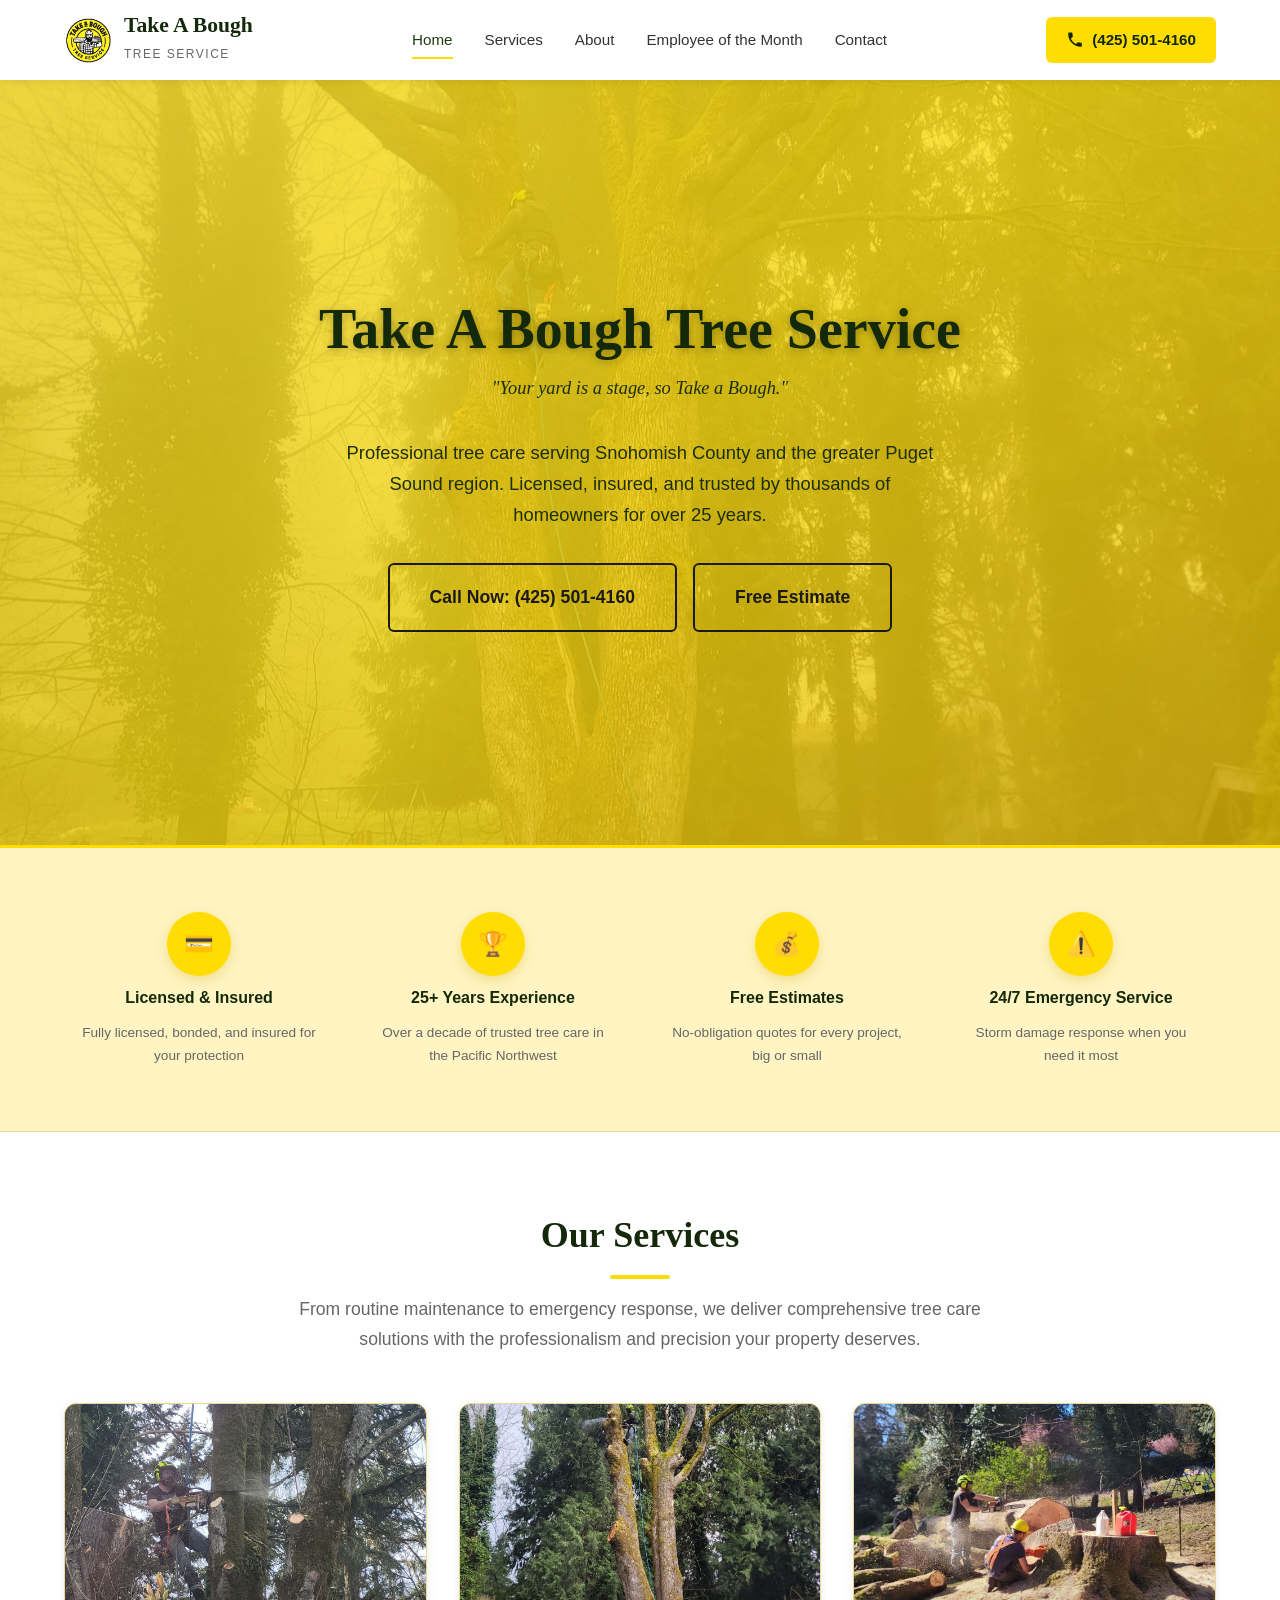
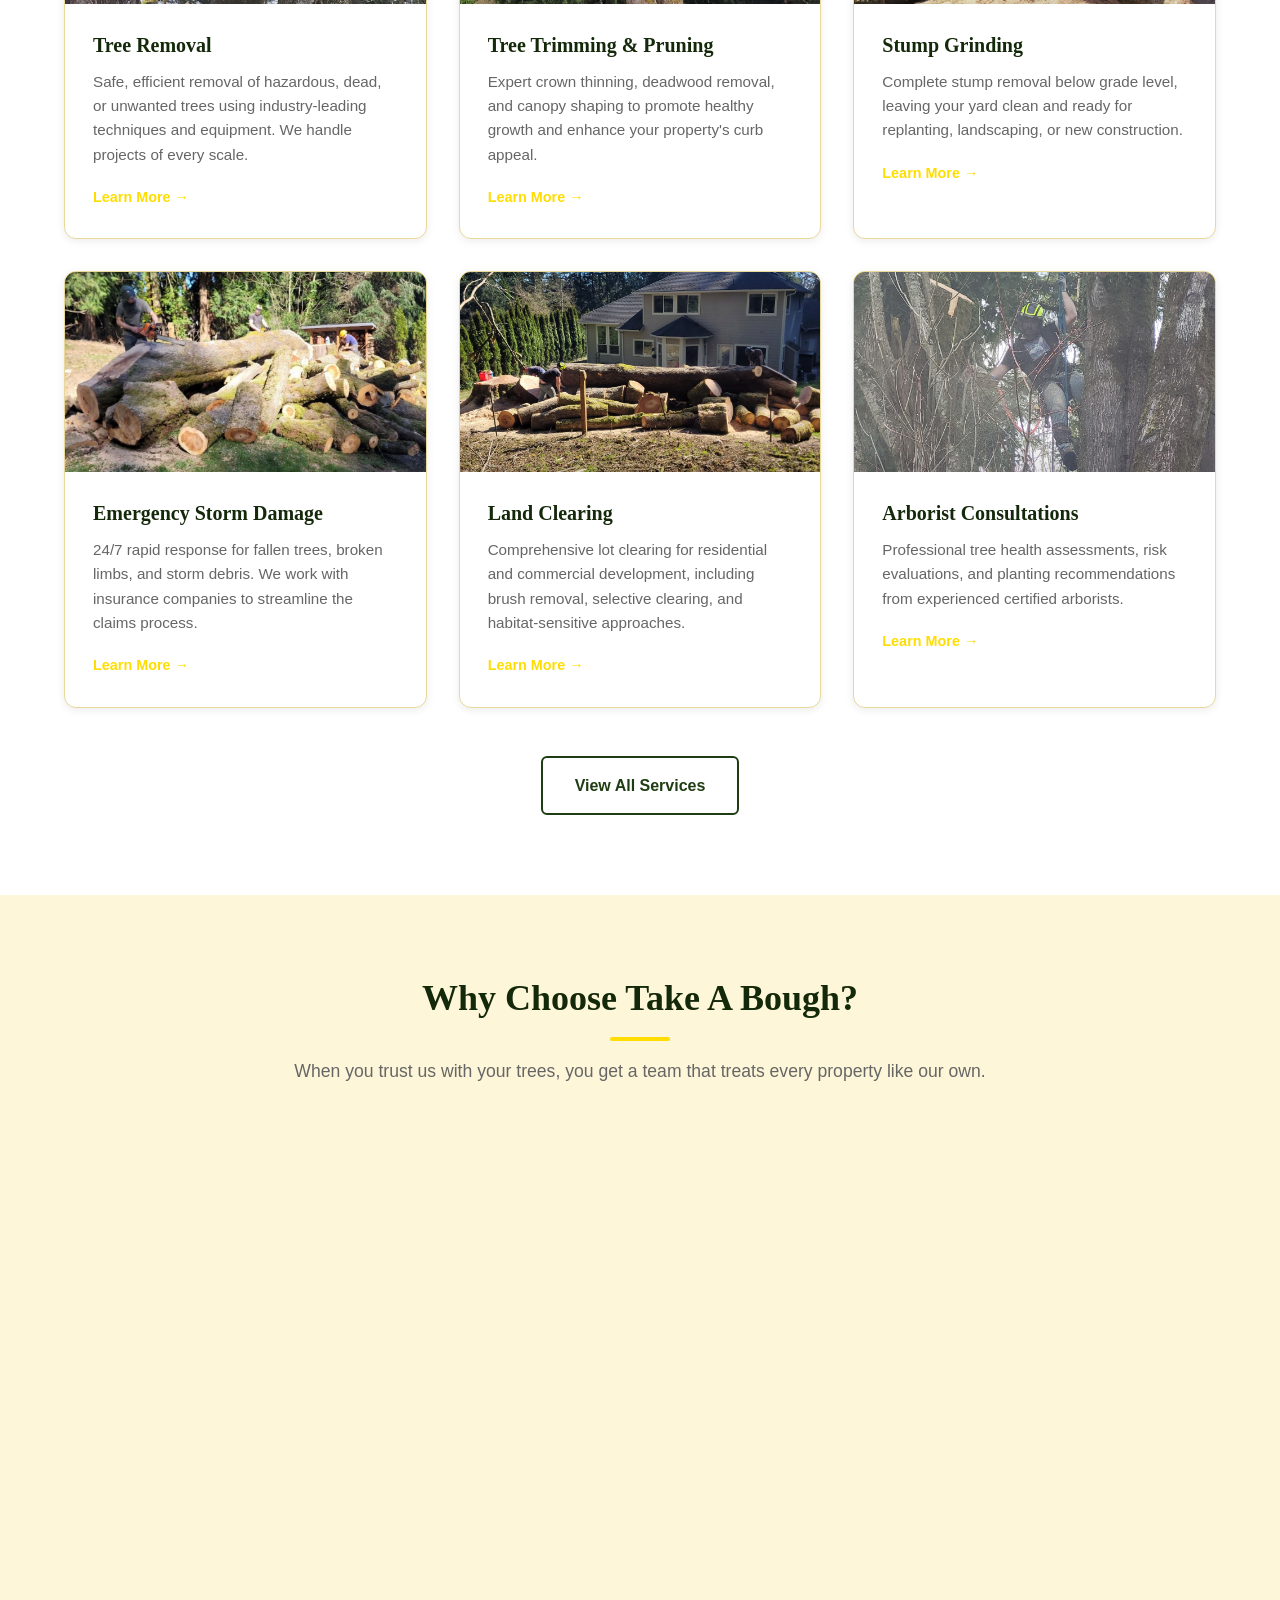
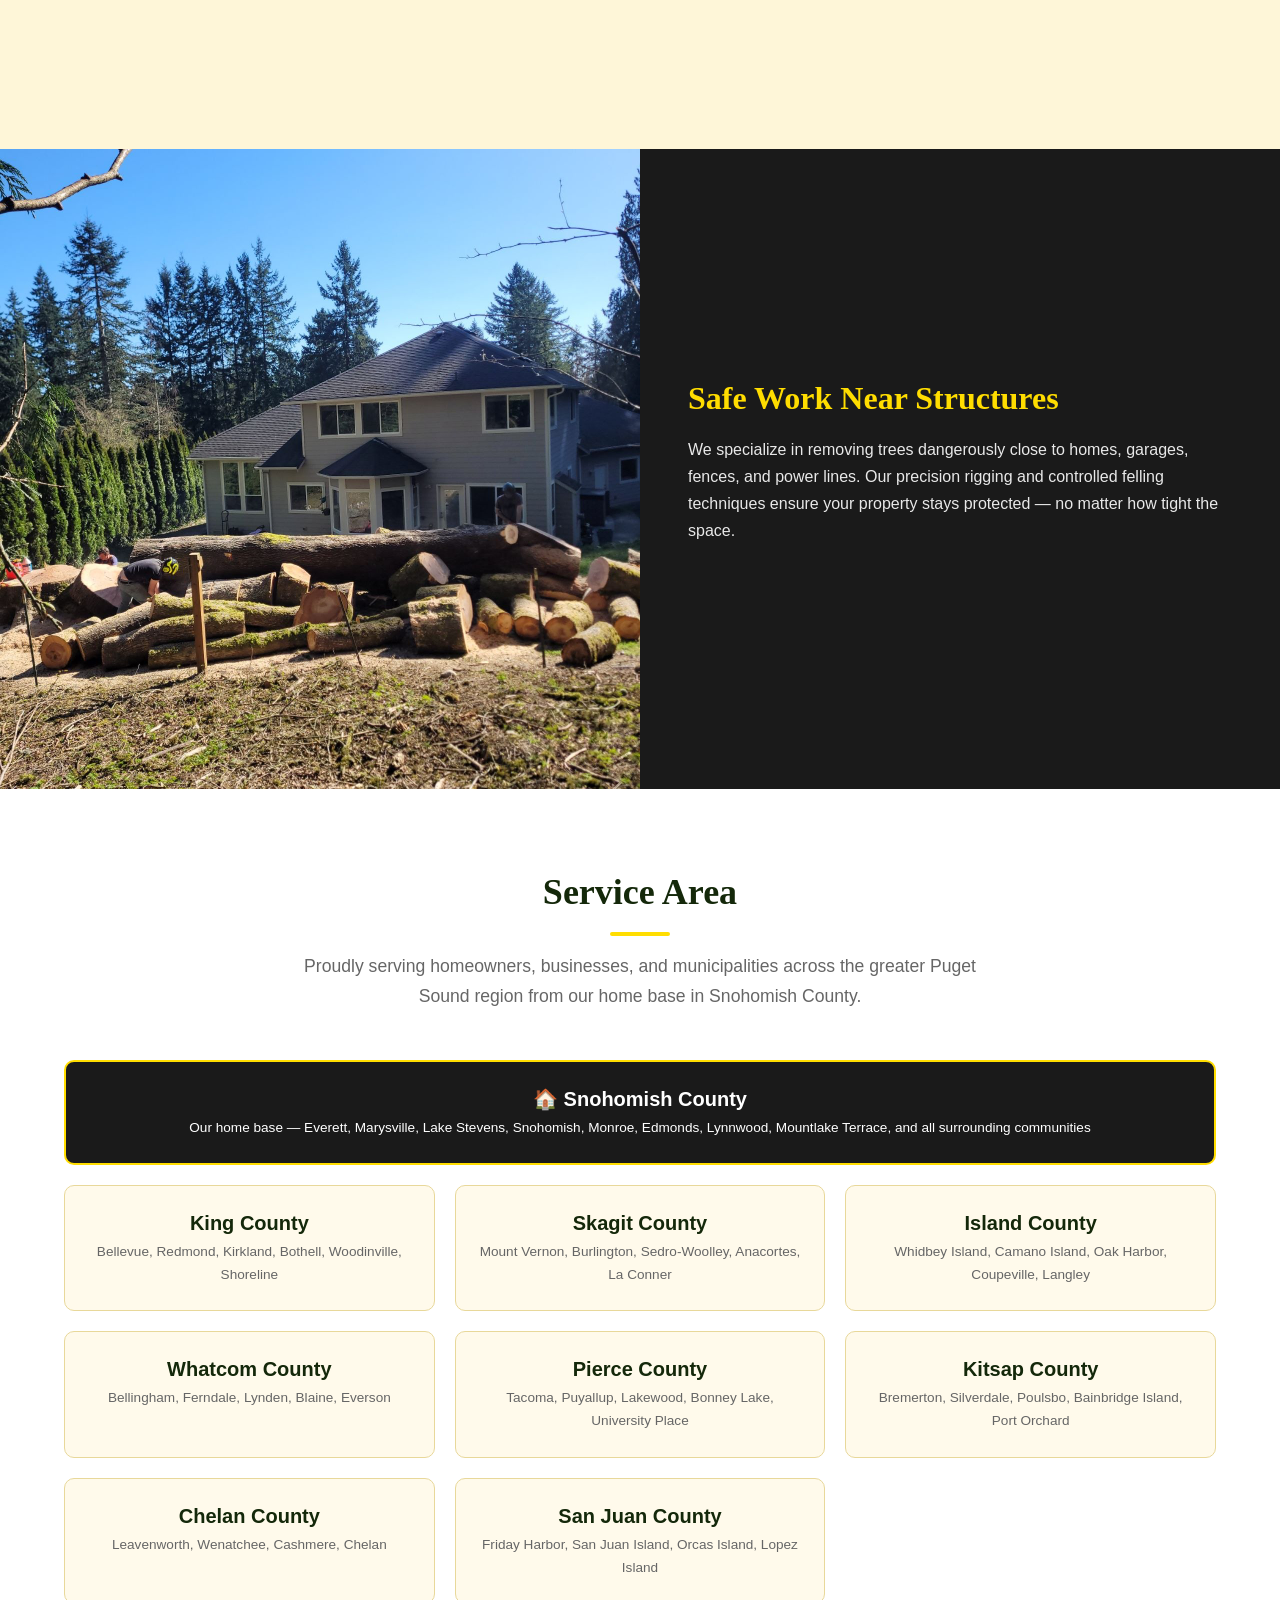
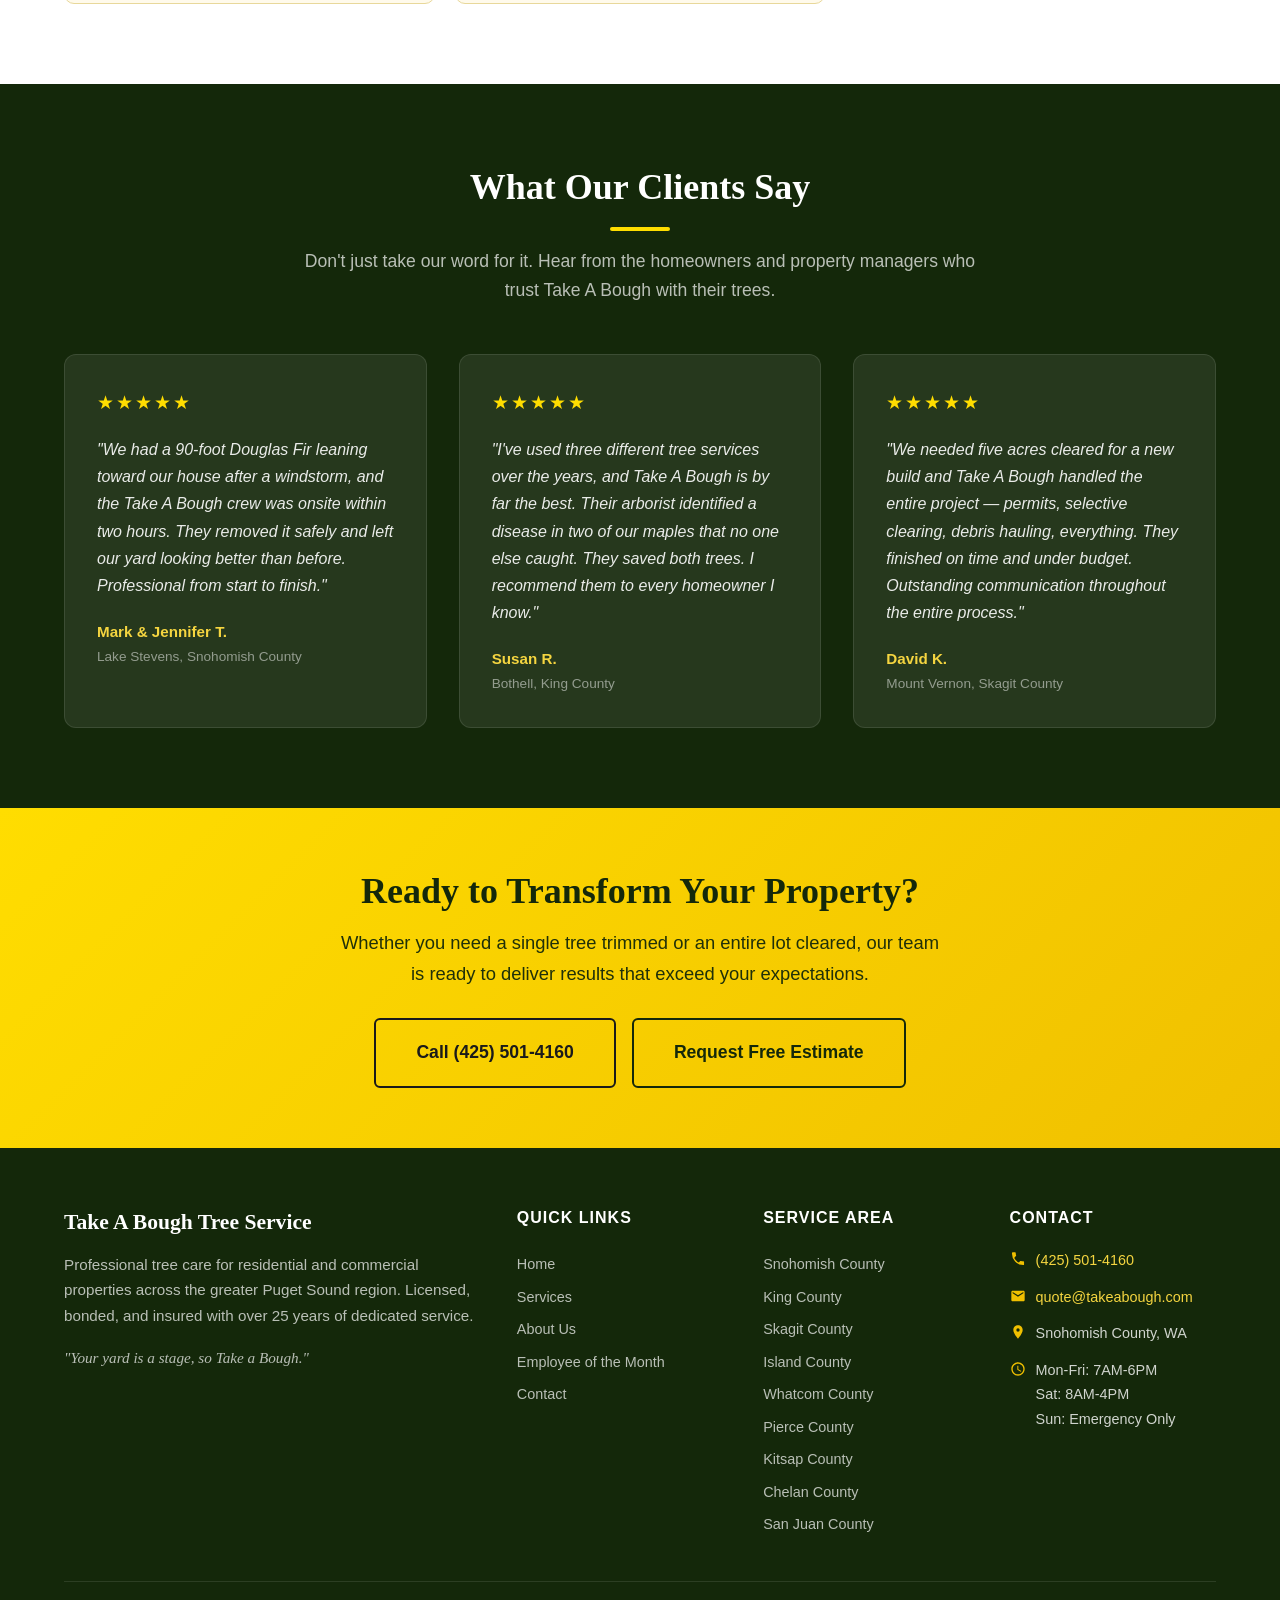
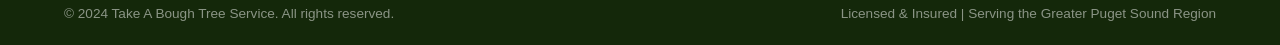
==== commit 713a47c7: "Add properly sized favicons for browser tabs (32x32, 48x48) Co-Authored-By: Claude Opus 4.6 <noreply" ====
--- a/index.html
+++ b/index.html
@@ -18,7 +18,9 @@
   <meta property="og:site_name" content="Take A Bough Tree Service">
 
   <!-- Favicon placeholder -->
-  <link rel="icon" href="images/favicon.png" type="image/png">
+  <link rel="icon" type="image/png" sizes="32x32" href="images/favicon-32.png">
+  <link rel="icon" type="image/png" sizes="48x48" href="images/favicon-48.png">
+  <link rel="apple-touch-icon" href="images/favicon.png">
 
   <link rel="stylesheet" href="css/styles.css">
 
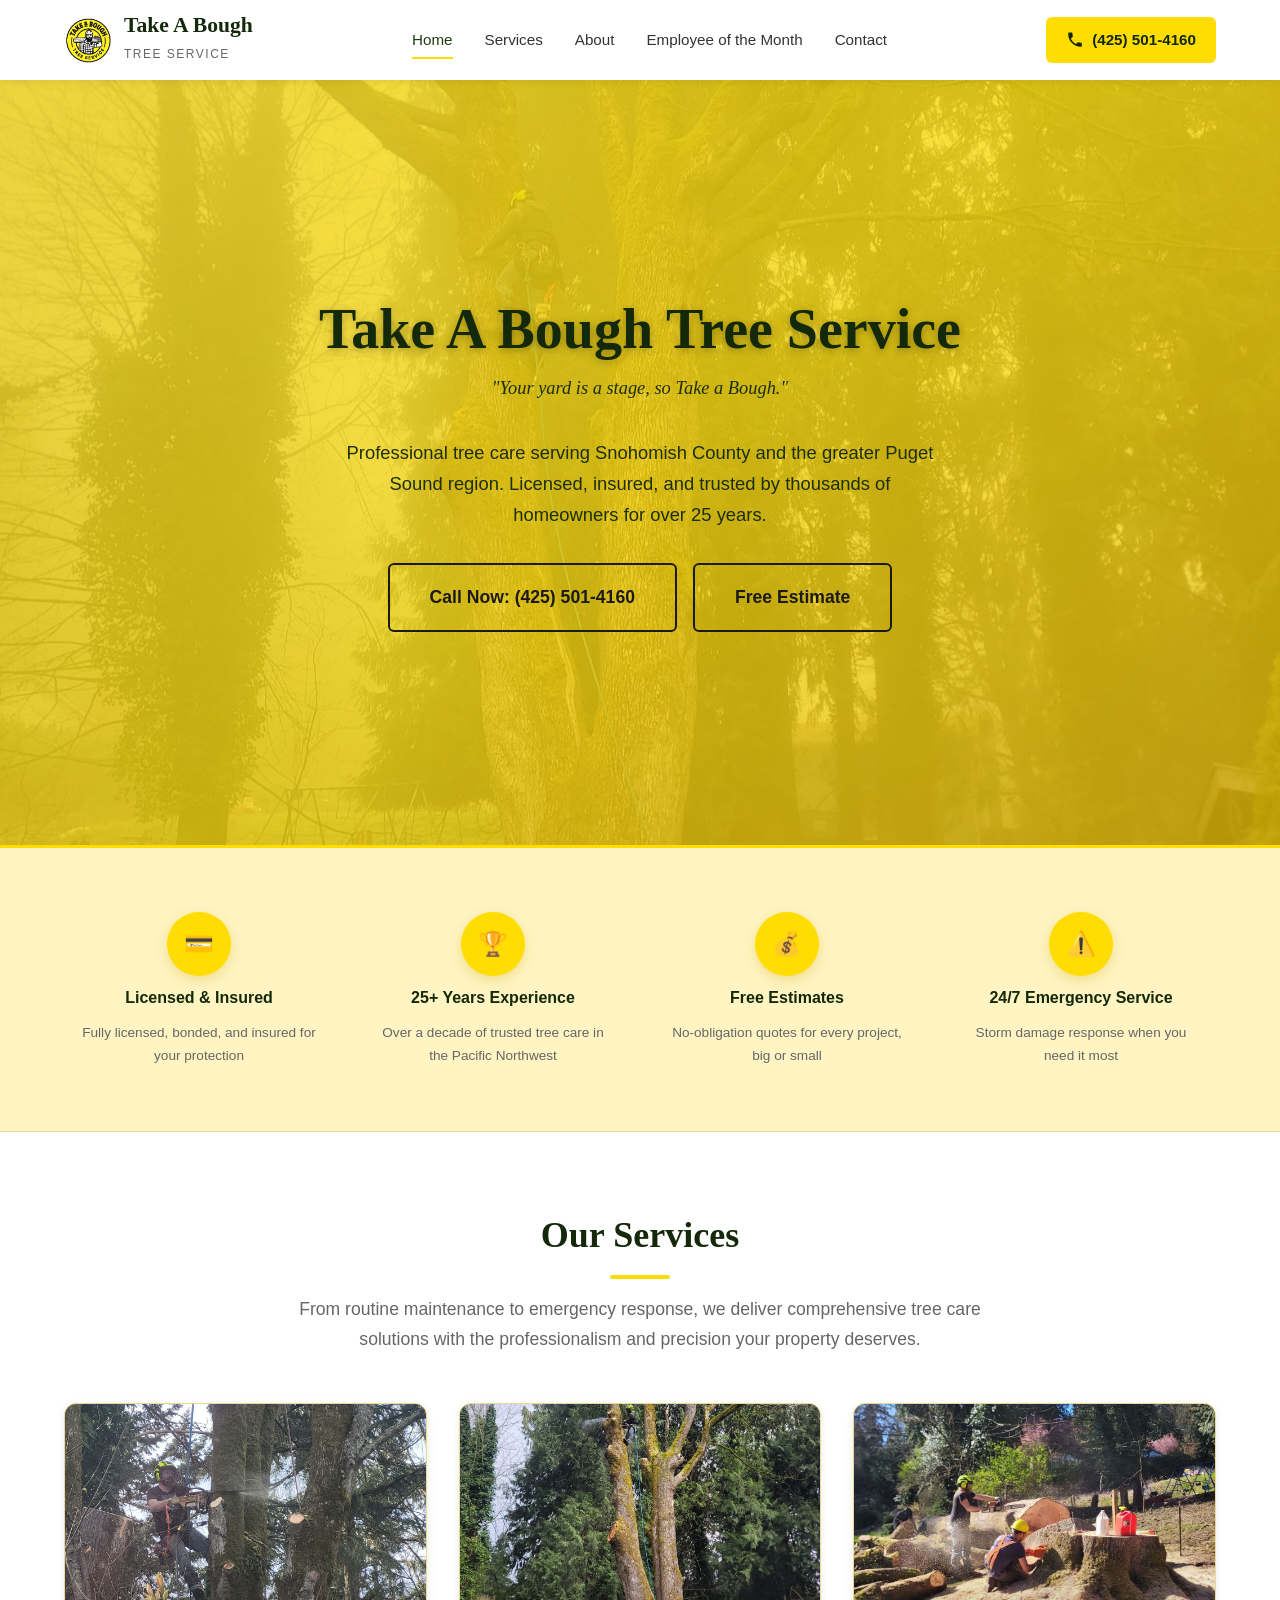
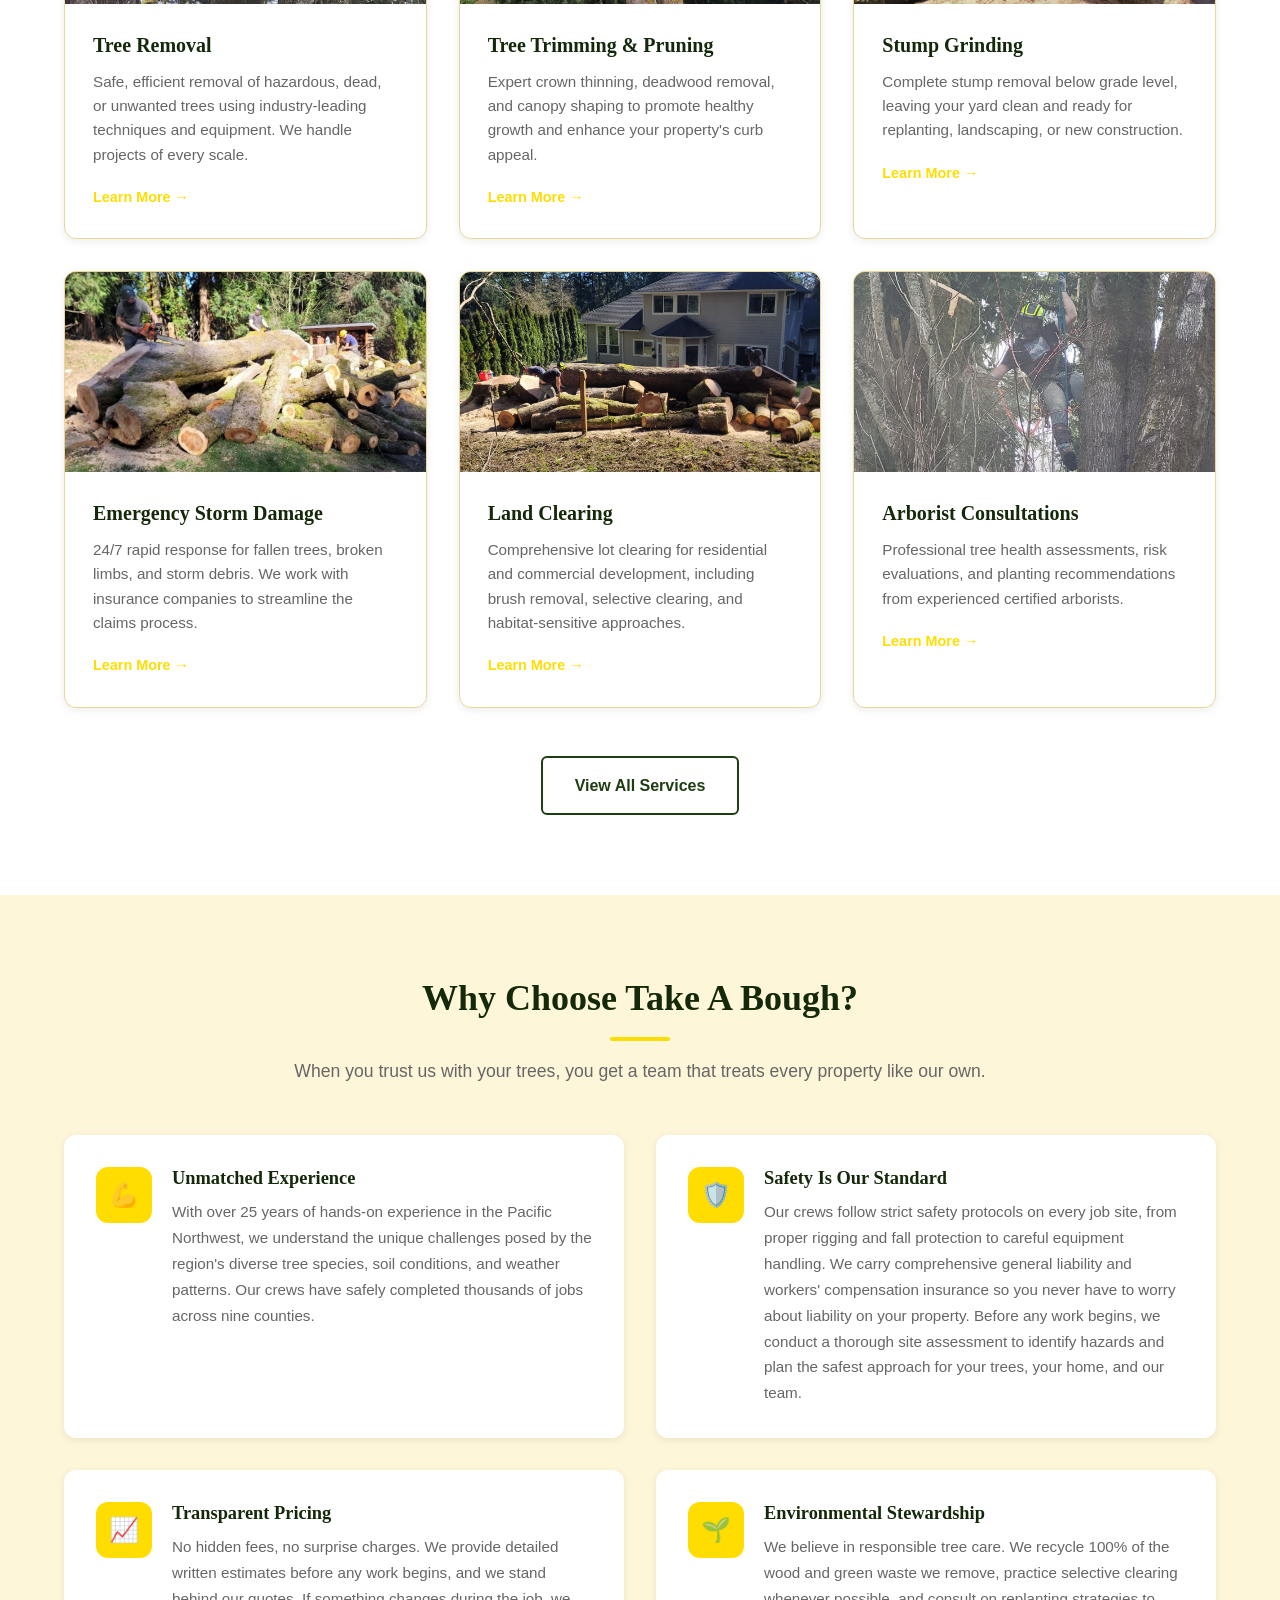
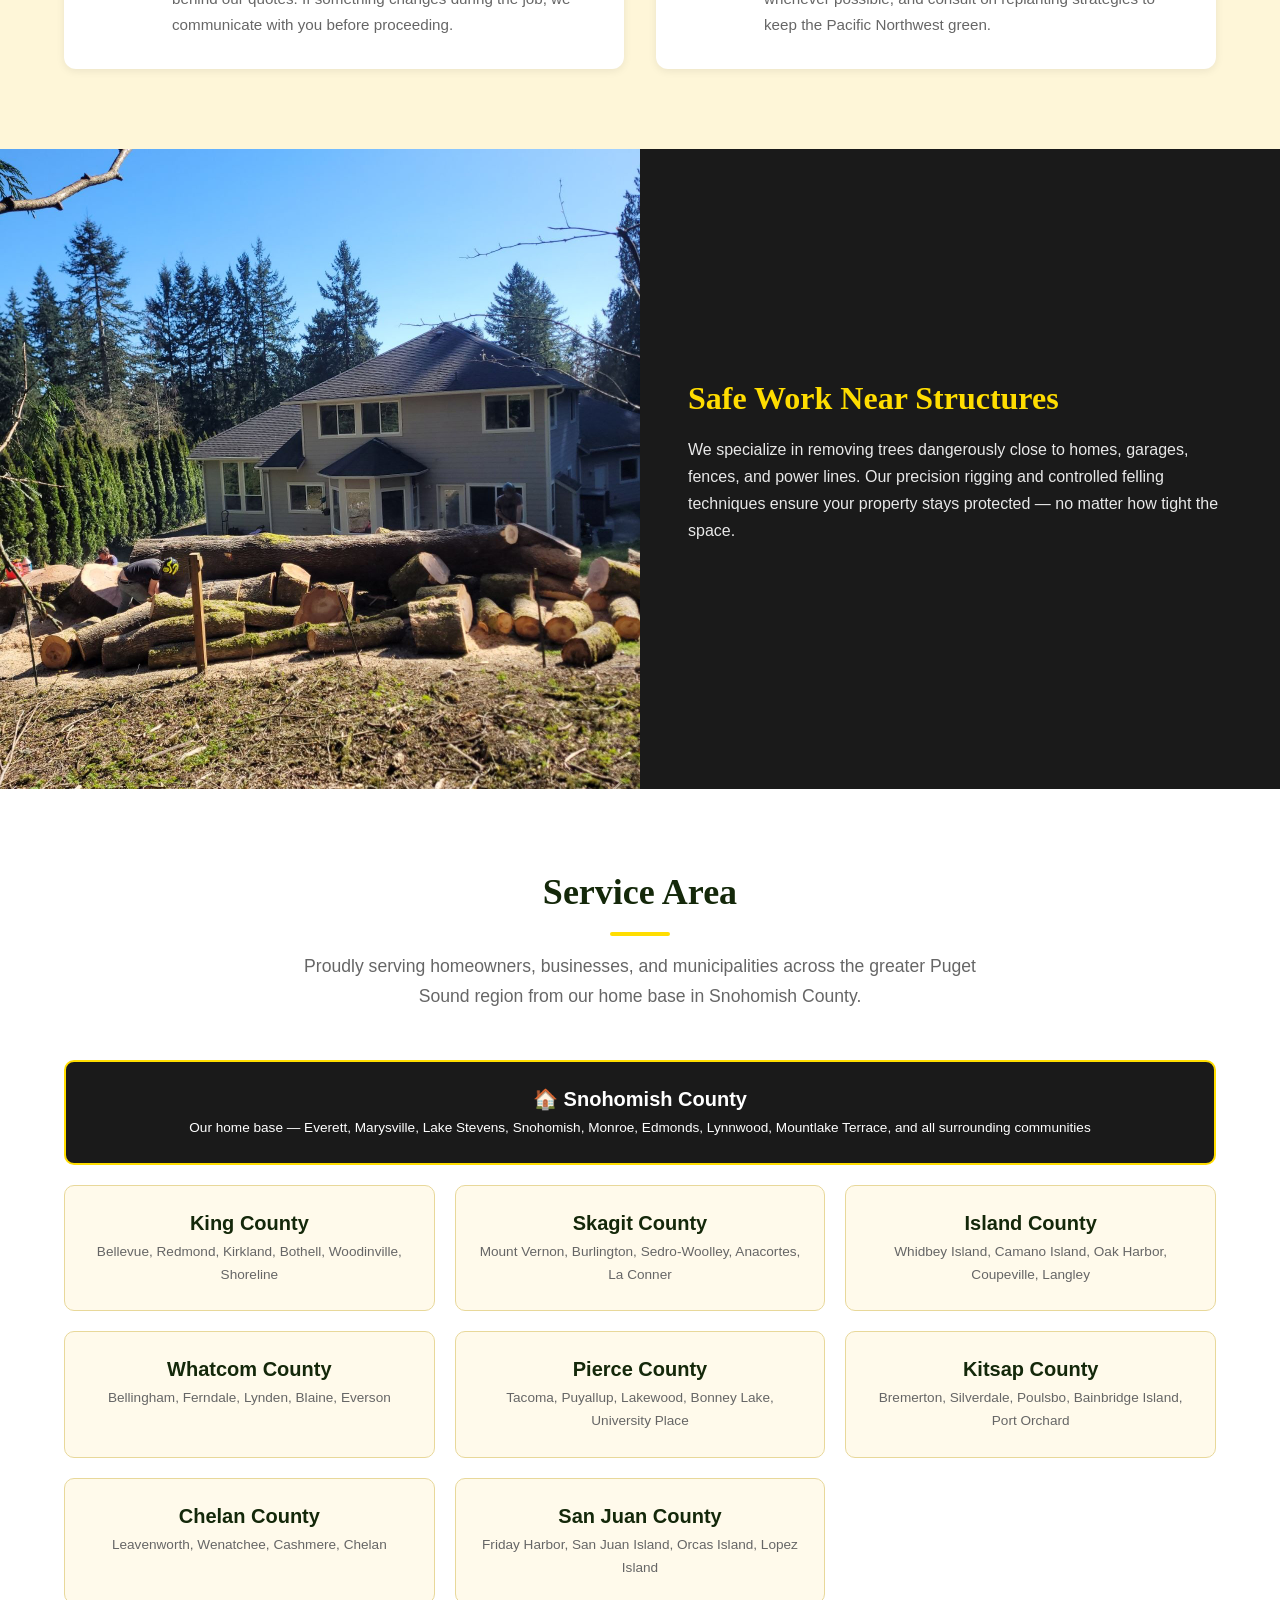
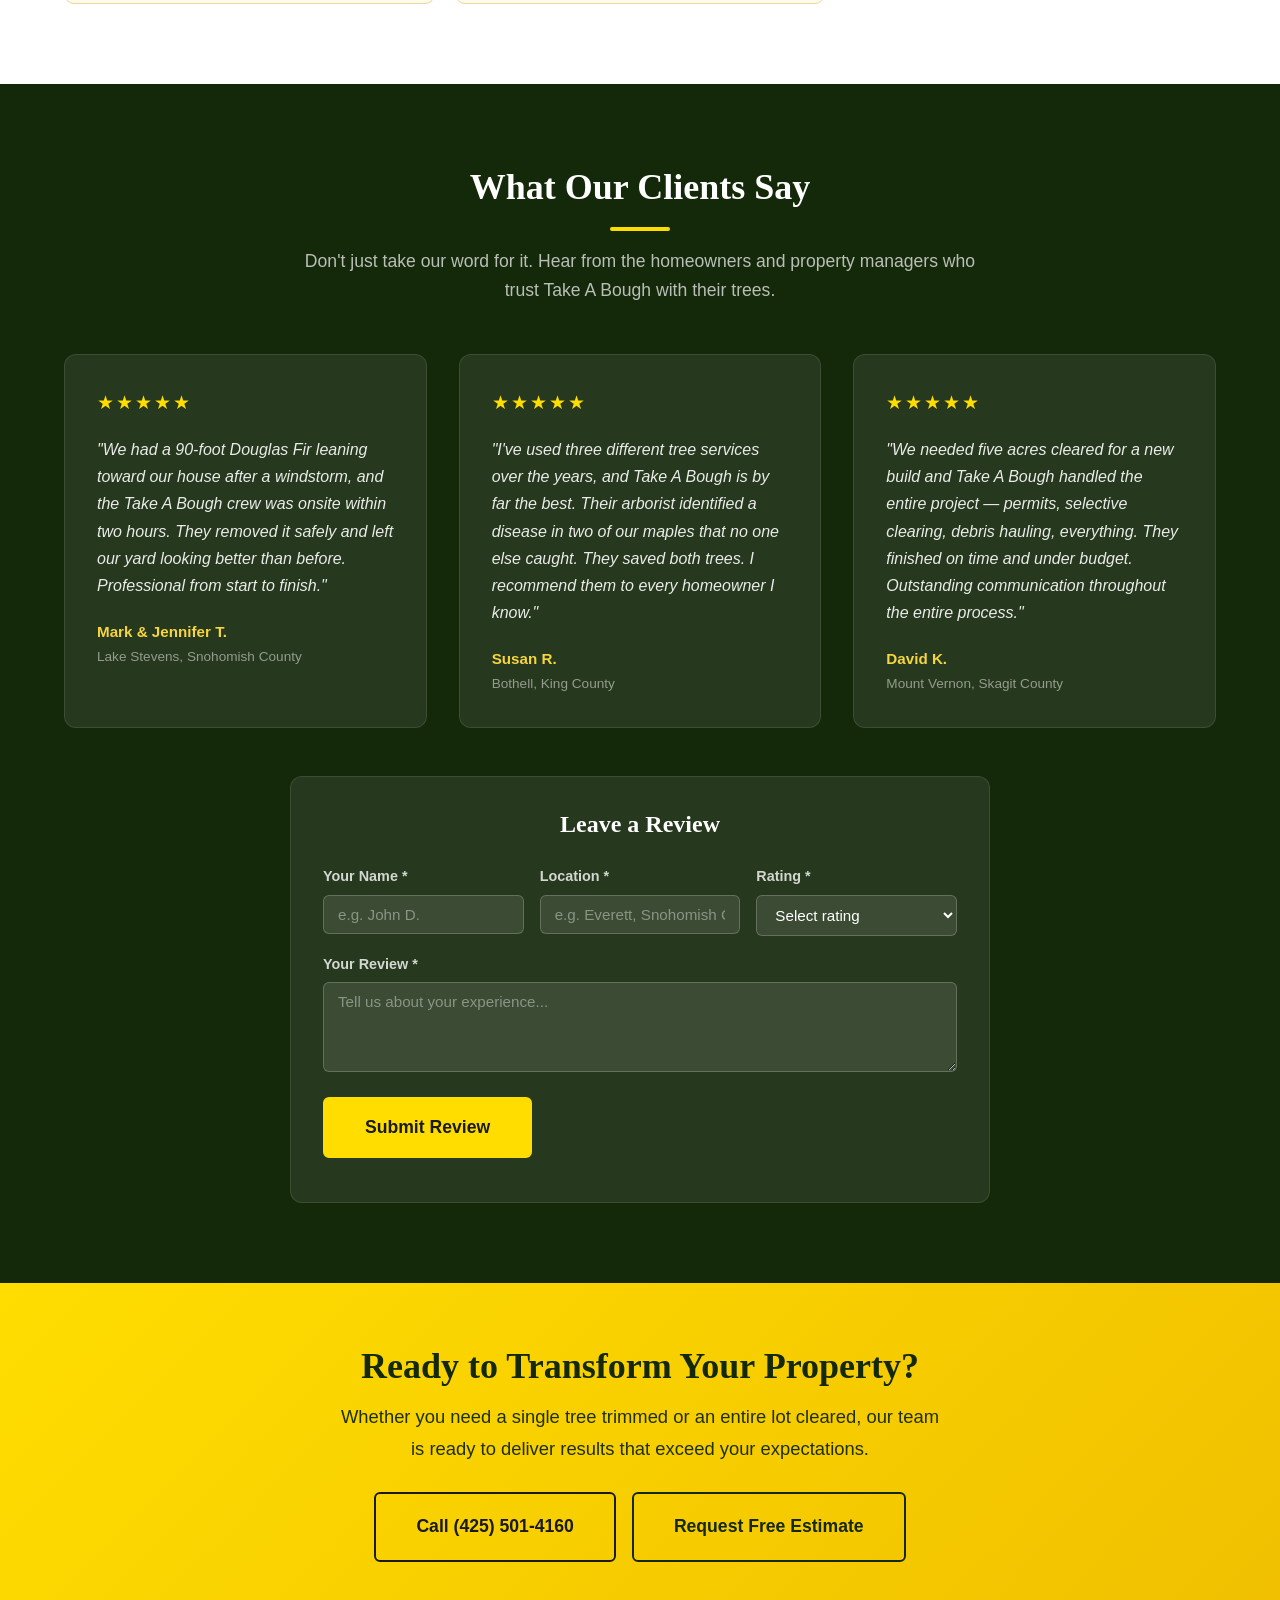
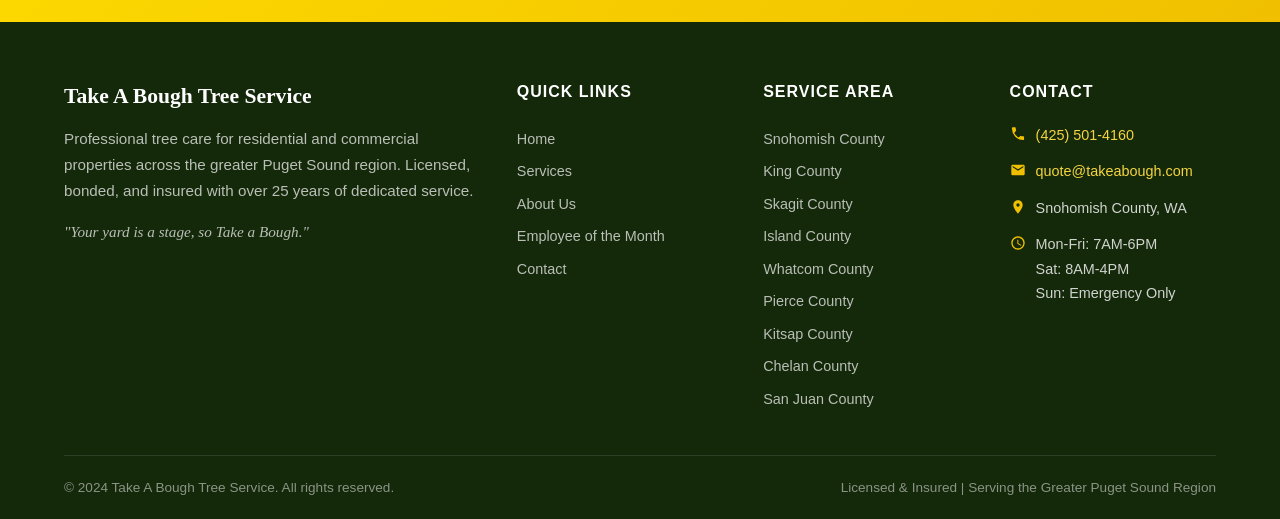
==== commit f63e56b8: "Add customer review system with Google Sheets backend - Review submission form in testimonials secti" ====
--- a/index.html
+++ b/index.html
@@ -327,7 +327,9 @@
       <h2 class="section-title">What Our Clients Say</h2>
       <p class="section-subtitle">Don't just take our word for it. Hear from the homeowners and property managers who trust Take A Bough with their trees.</p>
 
-      <div class="testimonials-grid">
+      <div class="testimonials-grid" id="testimonials-grid">
+        <!-- Approved reviews from Google Sheet will load here -->
+        <!-- Fallback hardcoded reviews shown if script hasn't been set up yet -->
         <div class="testimonial-card animate-on-scroll">
           <div class="testimonial-stars">&#9733;&#9733;&#9733;&#9733;&#9733;</div>
           <p>"We had a 90-foot Douglas Fir leaning toward our house after a windstorm, and the Take A Bough crew was onsite within two hours. They removed it safely and left our yard looking better than before. Professional from start to finish."</p>
@@ -348,6 +350,40 @@
           <div class="testimonial-author">David K.</div>
           <div class="testimonial-location">Mount Vernon, Skagit County</div>
         </div>
+      </div>
+
+      <!-- Leave a Review Form -->
+      <div class="review-form-container animate-on-scroll" style="margin-top:48px;">
+        <h3 style="color:var(--white);text-align:center;margin-bottom:24px;">Leave a Review</h3>
+        <form id="reviewForm" class="review-form">
+          <div class="review-form-grid">
+            <div class="review-field">
+              <label for="reviewName">Your Name *</label>
+              <input type="text" id="reviewName" name="name" required placeholder="e.g. John D.">
+            </div>
+            <div class="review-field">
+              <label for="reviewLocation">Location *</label>
+              <input type="text" id="reviewLocation" name="location" required placeholder="e.g. Everett, Snohomish County">
+            </div>
+            <div class="review-field">
+              <label for="reviewRating">Rating *</label>
+              <select id="reviewRating" name="rating" required>
+                <option value="">Select rating</option>
+                <option value="5">&#9733;&#9733;&#9733;&#9733;&#9733; (5 stars)</option>
+                <option value="4">&#9733;&#9733;&#9733;&#9733; (4 stars)</option>
+                <option value="3">&#9733;&#9733;&#9733; (3 stars)</option>
+                <option value="2">&#9733;&#9733; (2 stars)</option>
+                <option value="1">&#9733; (1 star)</option>
+              </select>
+            </div>
+          </div>
+          <div class="review-field">
+            <label for="reviewText">Your Review *</label>
+            <textarea id="reviewText" name="review" required rows="4" placeholder="Tell us about your experience..."></textarea>
+          </div>
+          <button type="submit" class="btn btn-primary btn-large" style="background:var(--yellow);color:var(--black);border-color:var(--yellow);margin-top:16px;">Submit Review</button>
+          <div id="reviewStatus" style="margin-top:12px;text-align:center;"></div>
+        </form>
       </div>
     </div>
   </section>
--- a/css/styles.css
+++ b/css/styles.css
@@ -807,6 +807,61 @@
 .testimonial-location {
   font-size: 0.85rem;
   color: rgba(255,255,255,0.5);
+}
+
+/* --- Review Form --- */
+.review-form-container {
+  max-width: 700px;
+  margin-left: auto;
+  margin-right: auto;
+  background: rgba(255,255,255,0.08);
+  border-radius: 12px;
+  padding: 32px;
+  border: 1px solid rgba(255,255,255,0.1);
+}
+
+.review-form-grid {
+  display: grid;
+  grid-template-columns: 1fr 1fr 1fr;
+  gap: 16px;
+  margin-bottom: 16px;
+}
+
+.review-field label {
+  display: block;
+  color: rgba(255,255,255,0.8);
+  font-size: 0.9rem;
+  margin-bottom: 6px;
+  font-weight: 600;
+}
+
+.review-field input,
+.review-field select,
+.review-field textarea {
+  width: 100%;
+  padding: 10px 14px;
+  border-radius: 6px;
+  border: 1px solid rgba(255,255,255,0.2);
+  background: rgba(255,255,255,0.1);
+  color: var(--white);
+  font-family: var(--font-body);
+  font-size: 0.95rem;
+}
+
+.review-field input::placeholder,
+.review-field textarea::placeholder {
+  color: rgba(255,255,255,0.4);
+}
+
+.review-field select option {
+  background: var(--green-dark);
+  color: var(--white);
+}
+
+@media (max-width: 768px) {
+  .review-form-grid {
+    grid-template-columns: 1fr;
+  }
 }
 
 /* --- Stats Section --- */
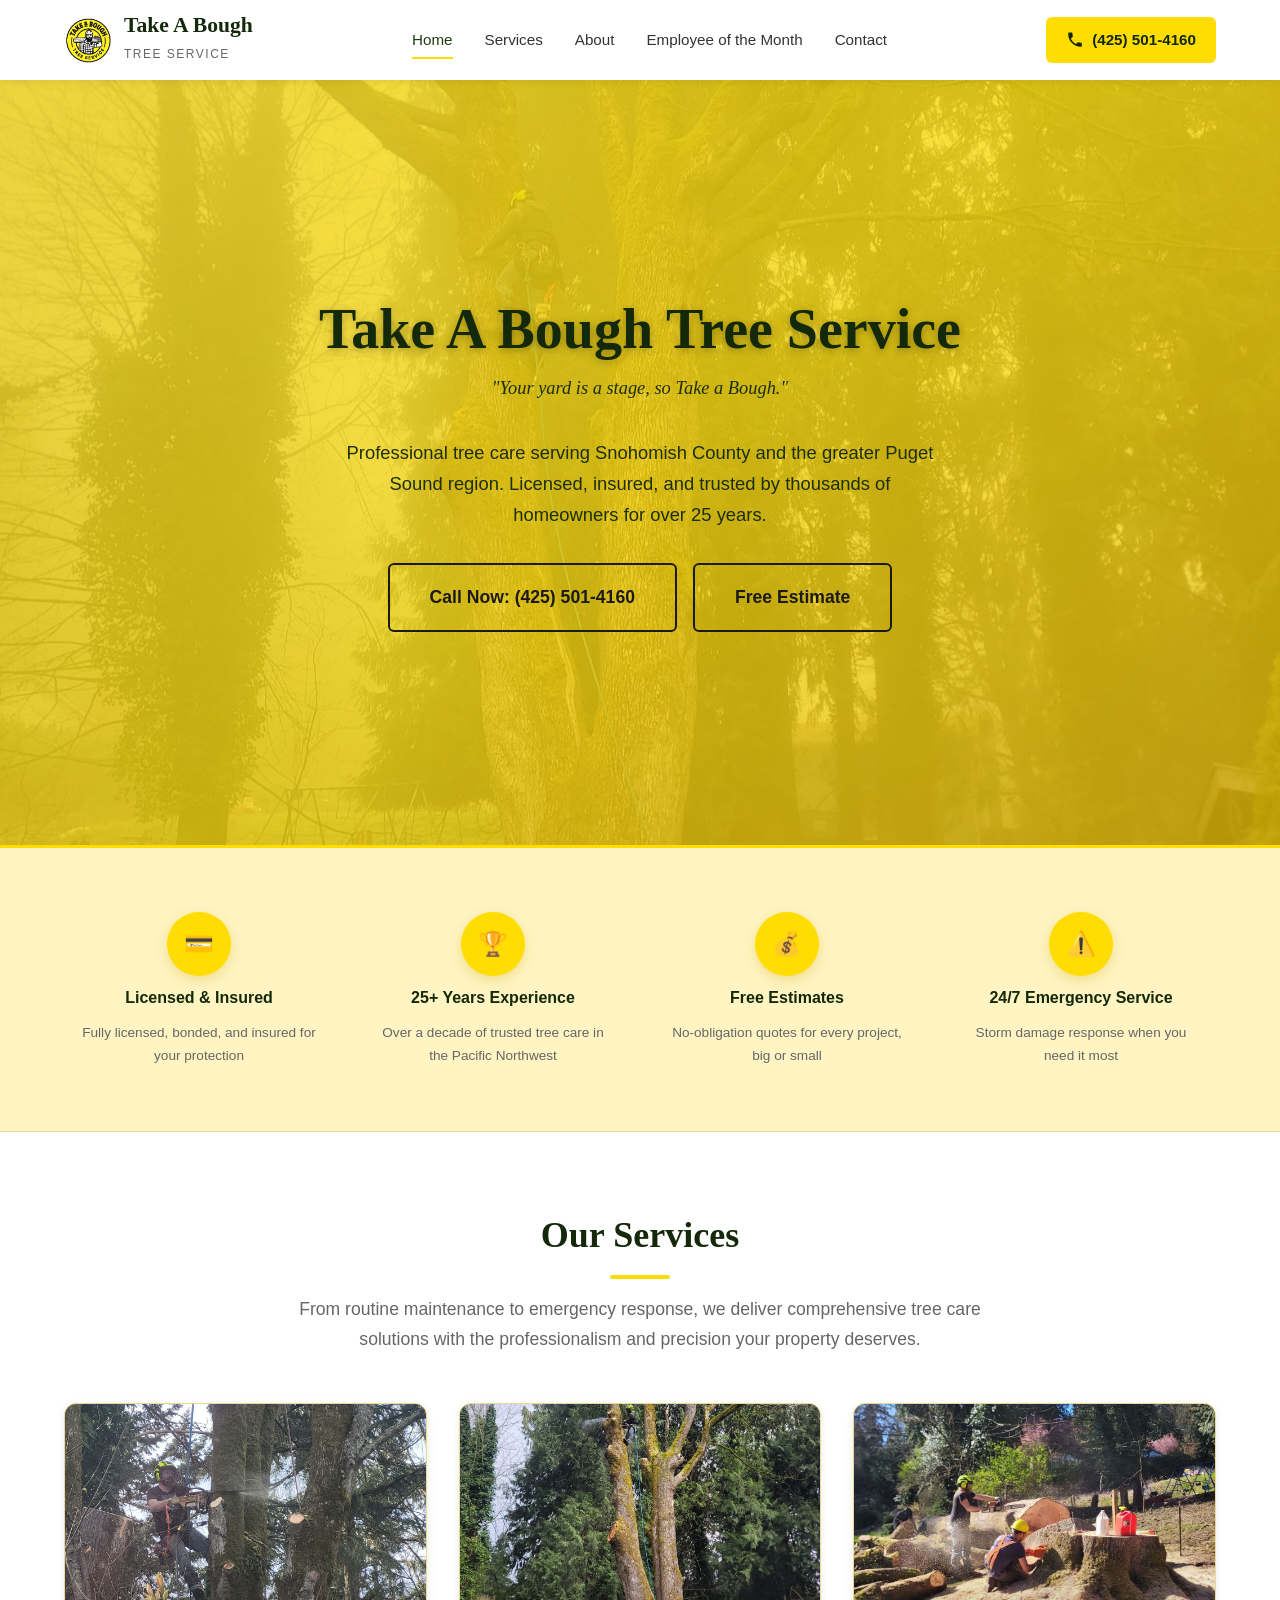
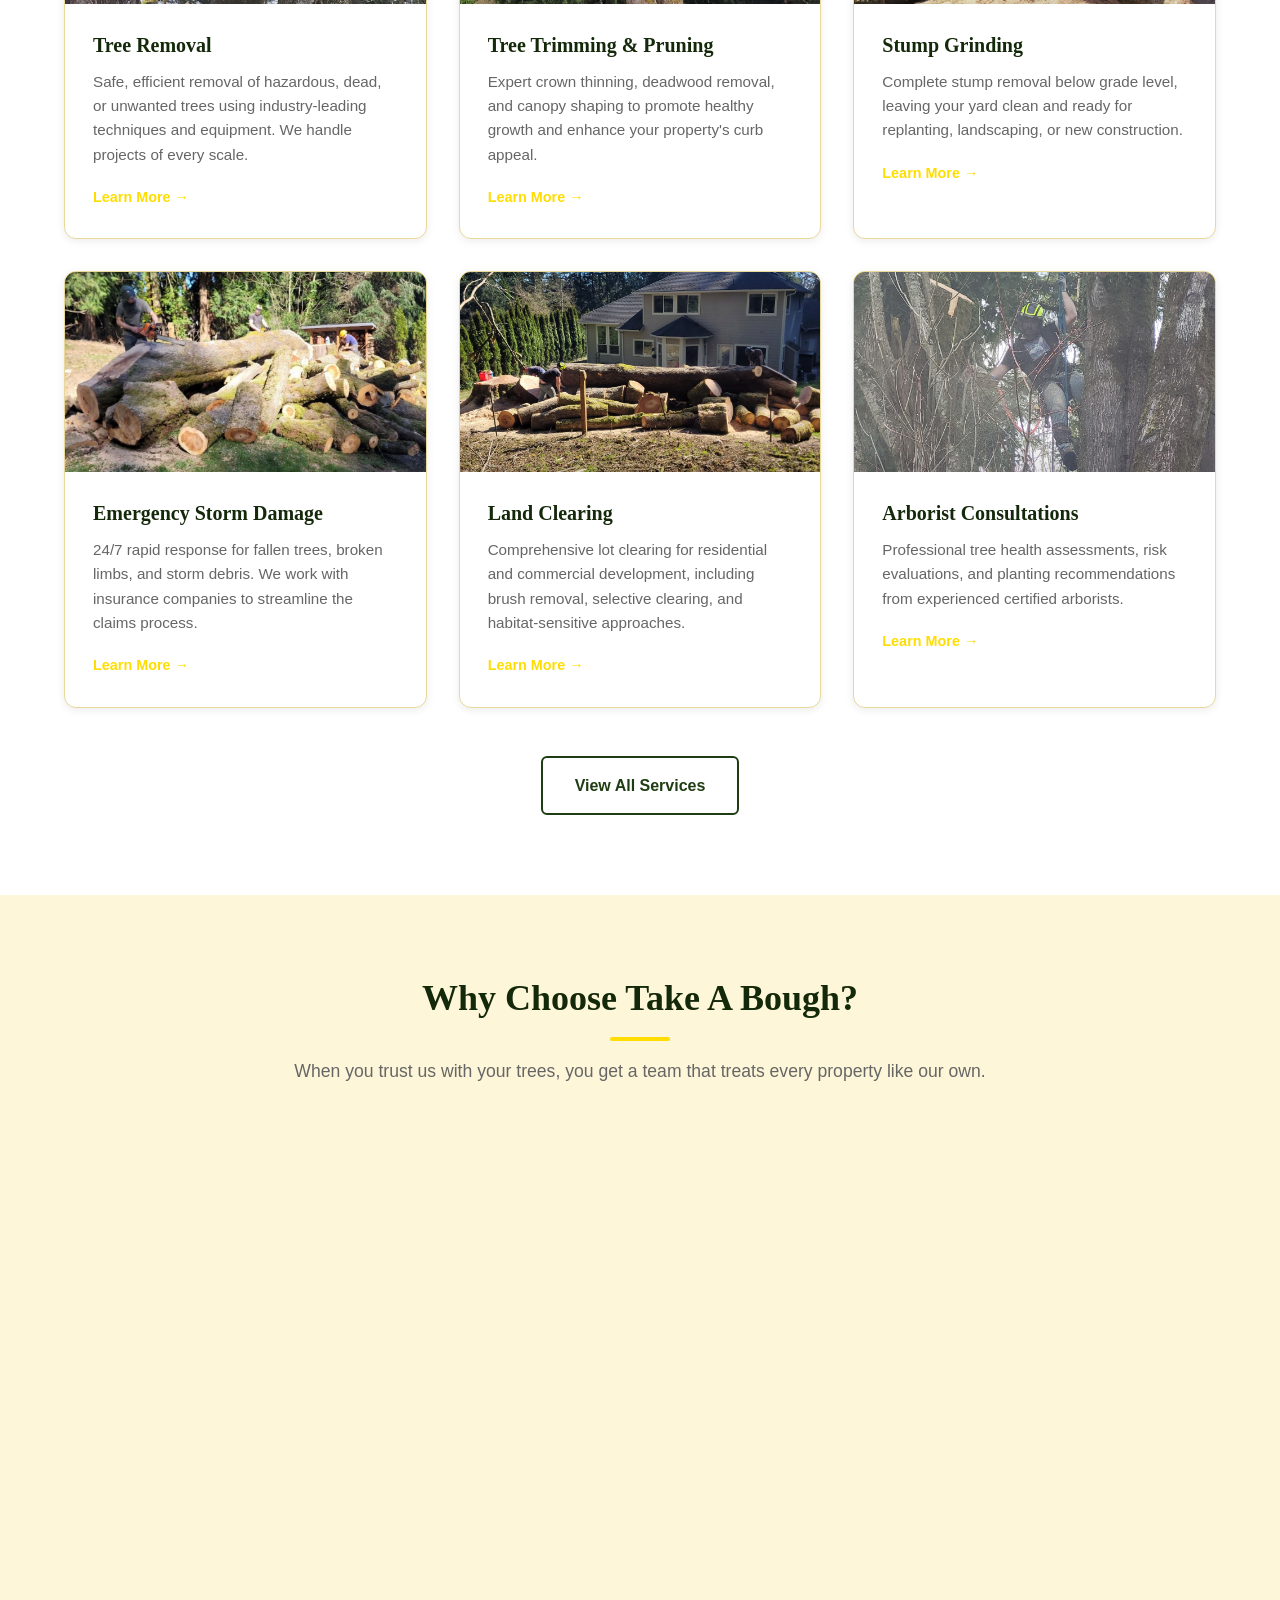
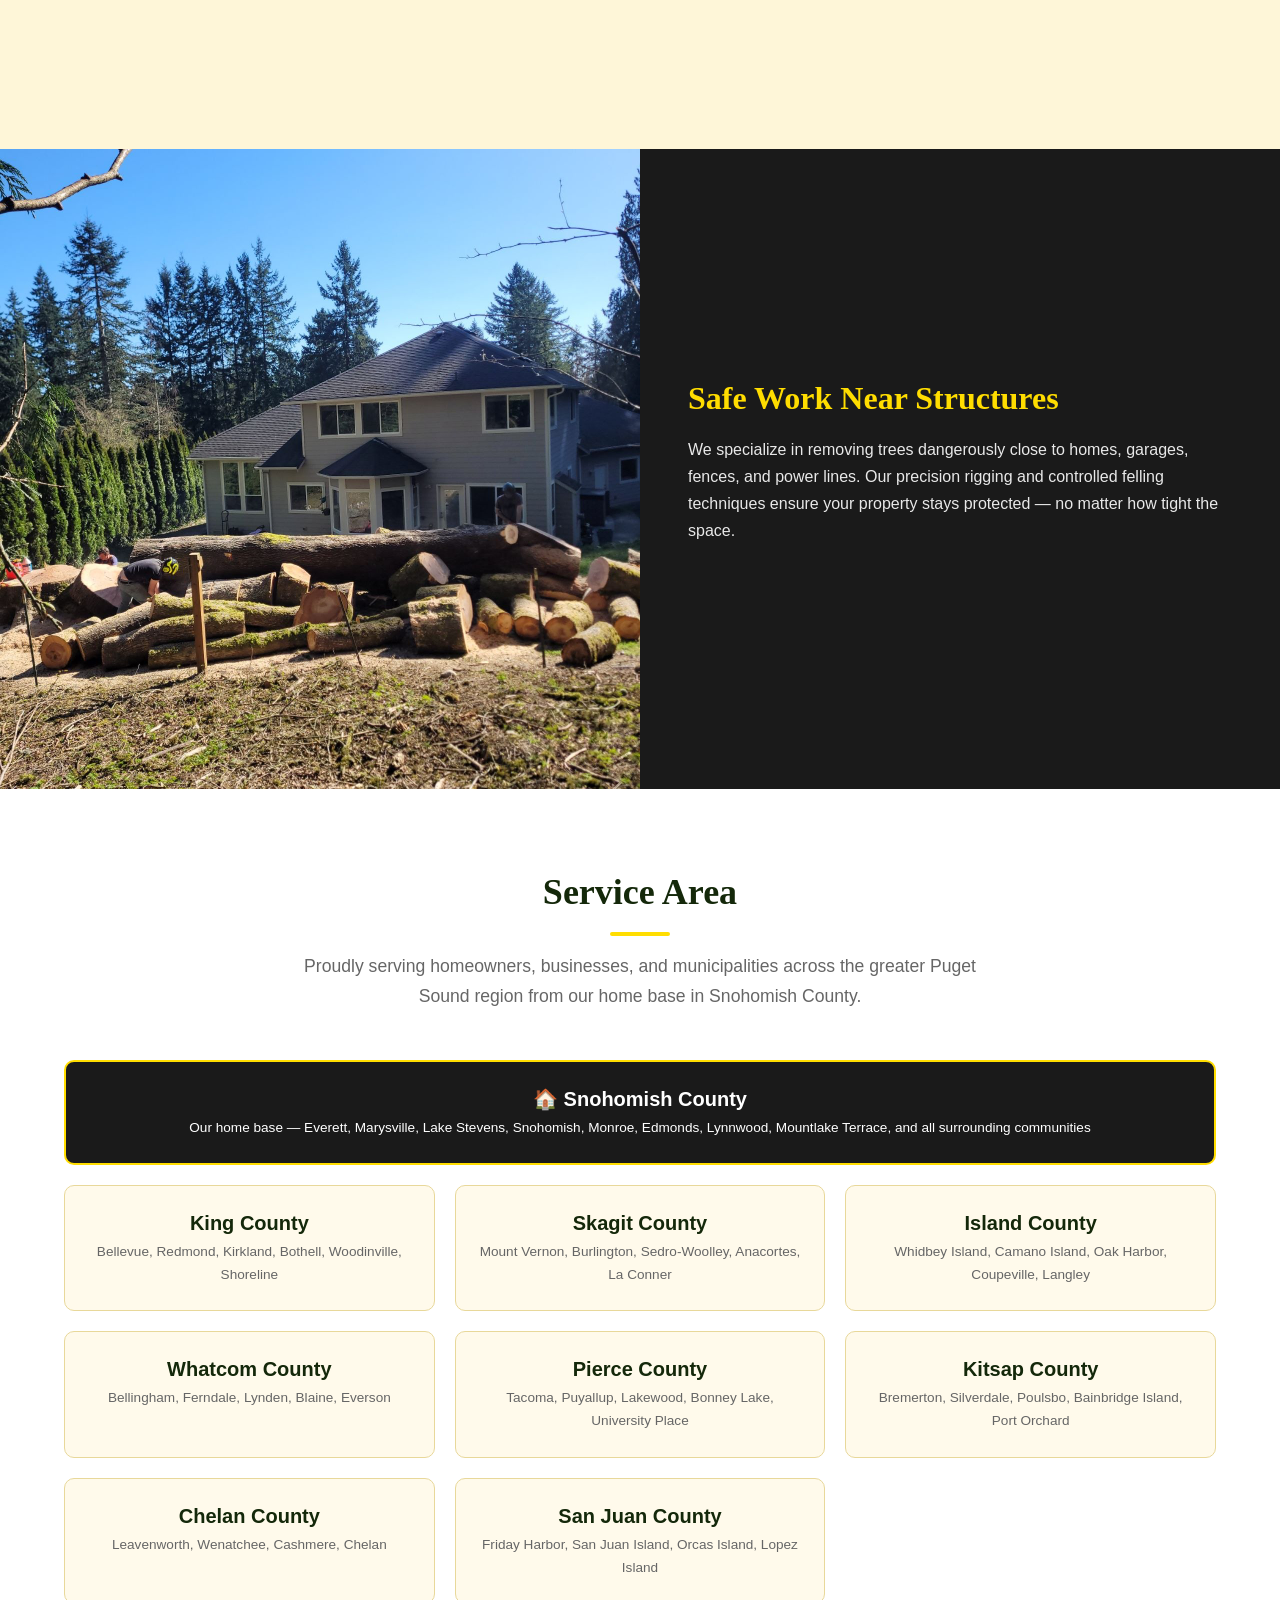
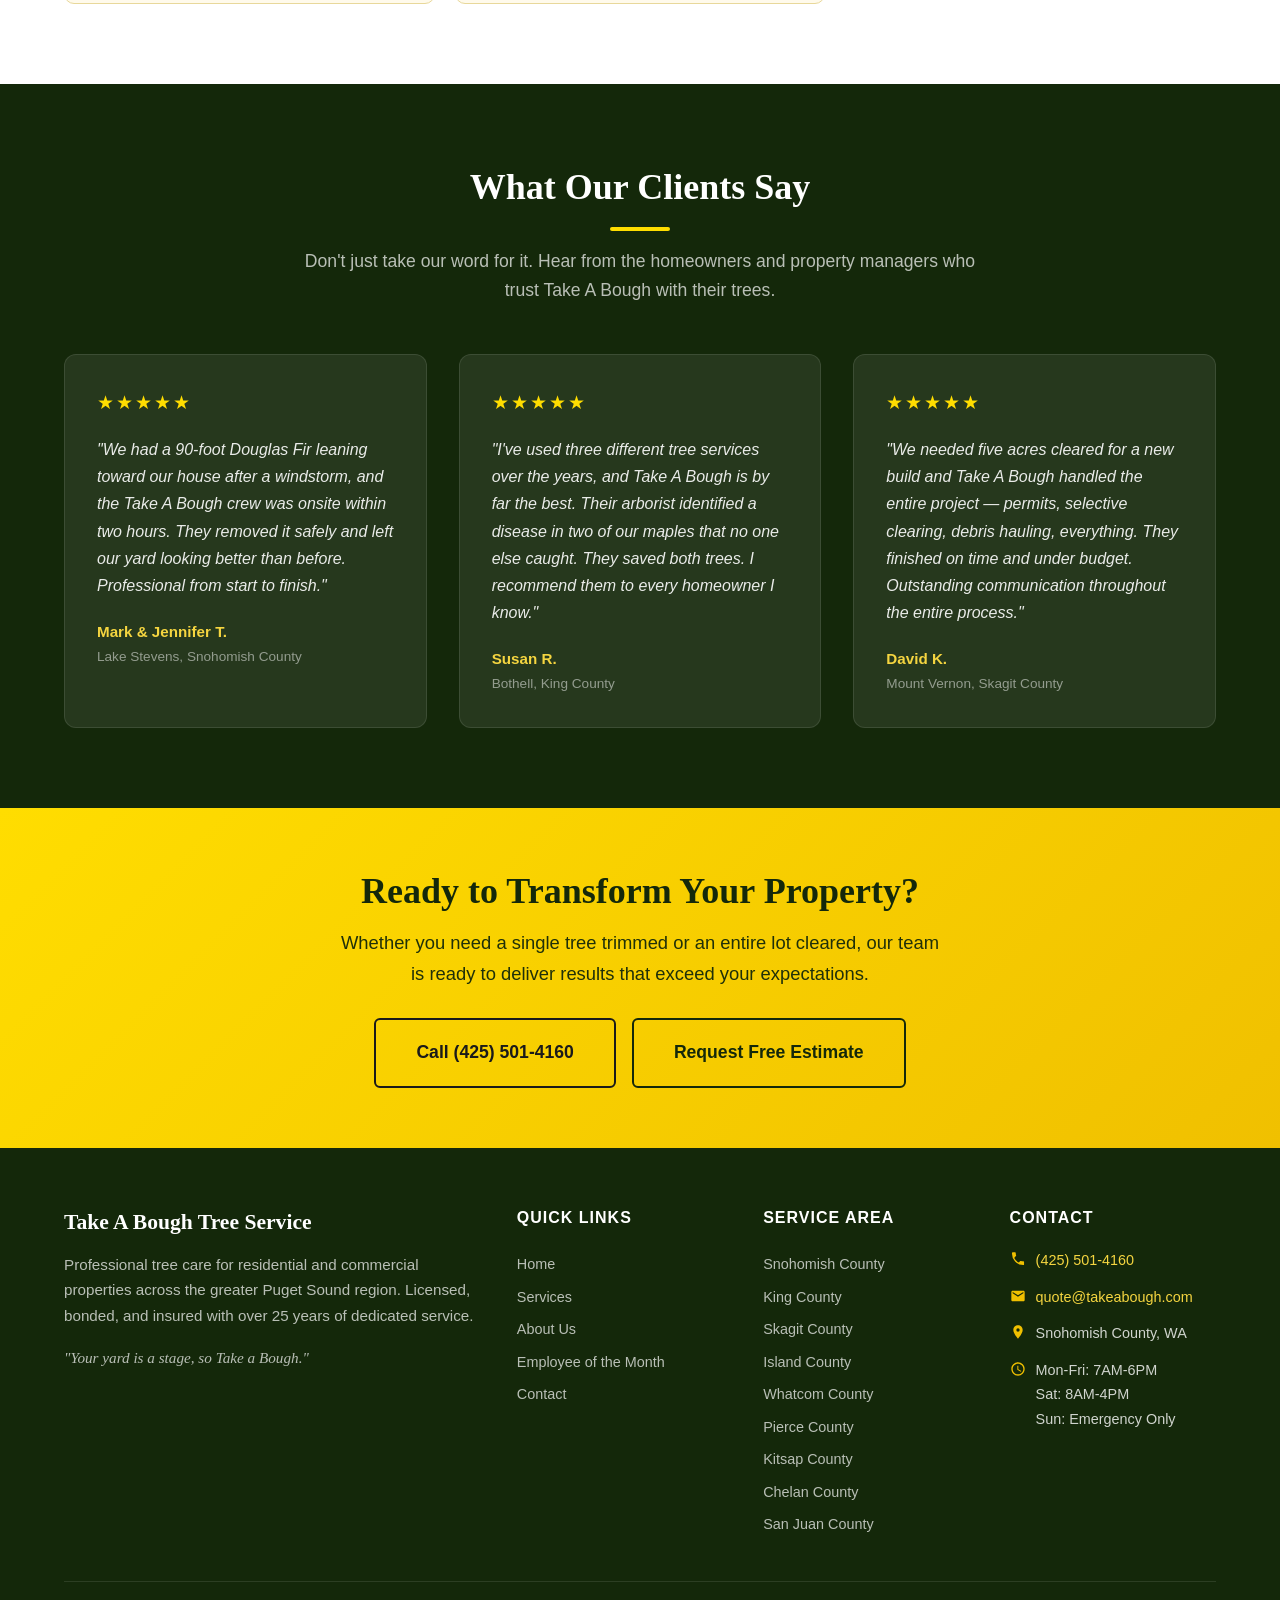
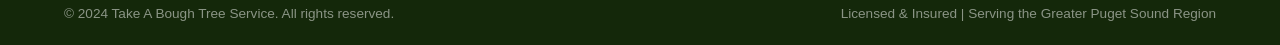
==== commit ce8604c6: "Comment out review form until Google Sheet is configured Co-Authored-By: Claude Opus 4.6 <noreply@an" ====
--- a/index.html
+++ b/index.html
@@ -352,7 +352,7 @@
         </div>
       </div>
 
-      <!-- Leave a Review Form -->
+      <!-- Leave a Review Form (uncomment when Google Sheet is set up)
       <div class="review-form-container animate-on-scroll" style="margin-top:48px;">
         <h3 style="color:var(--white);text-align:center;margin-bottom:24px;">Leave a Review</h3>
         <form id="reviewForm" class="review-form">
@@ -385,6 +385,7 @@
           <div id="reviewStatus" style="margin-top:12px;text-align:center;"></div>
         </form>
       </div>
+      -->
     </div>
   </section>
 
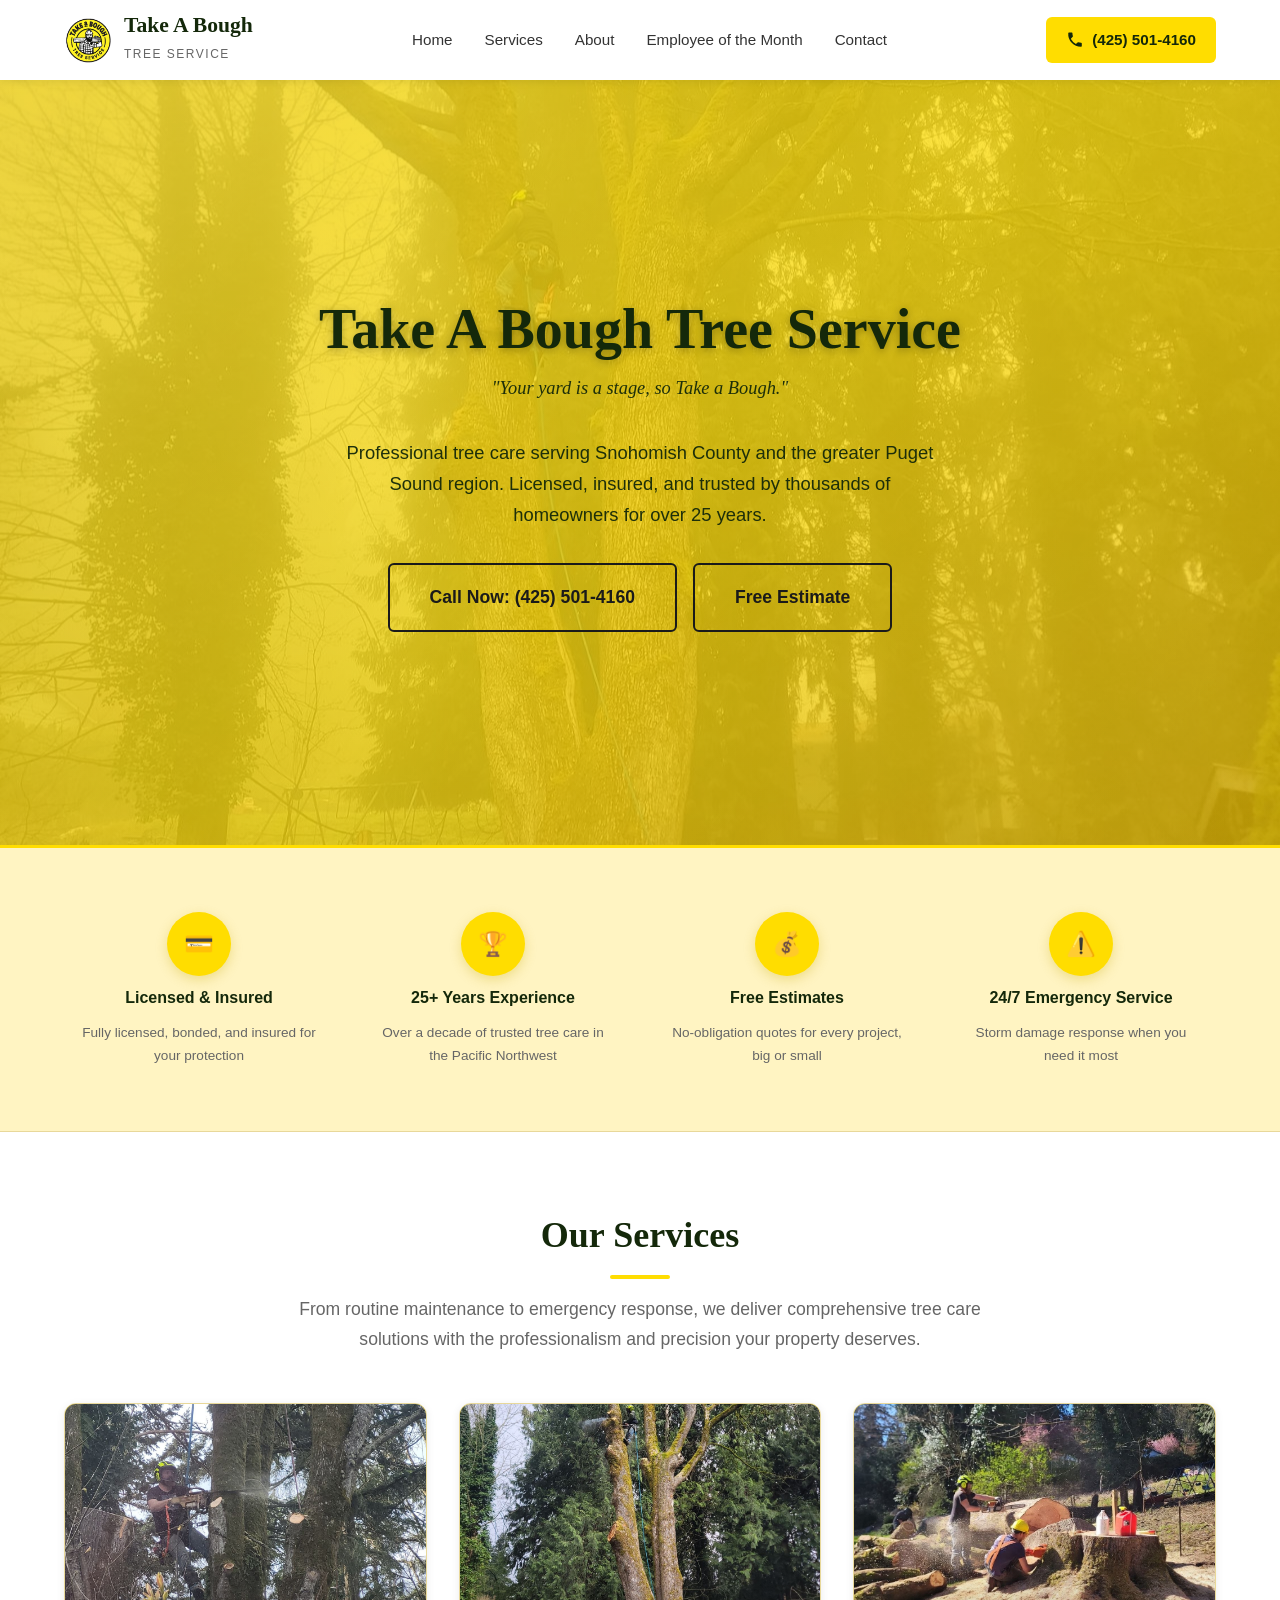
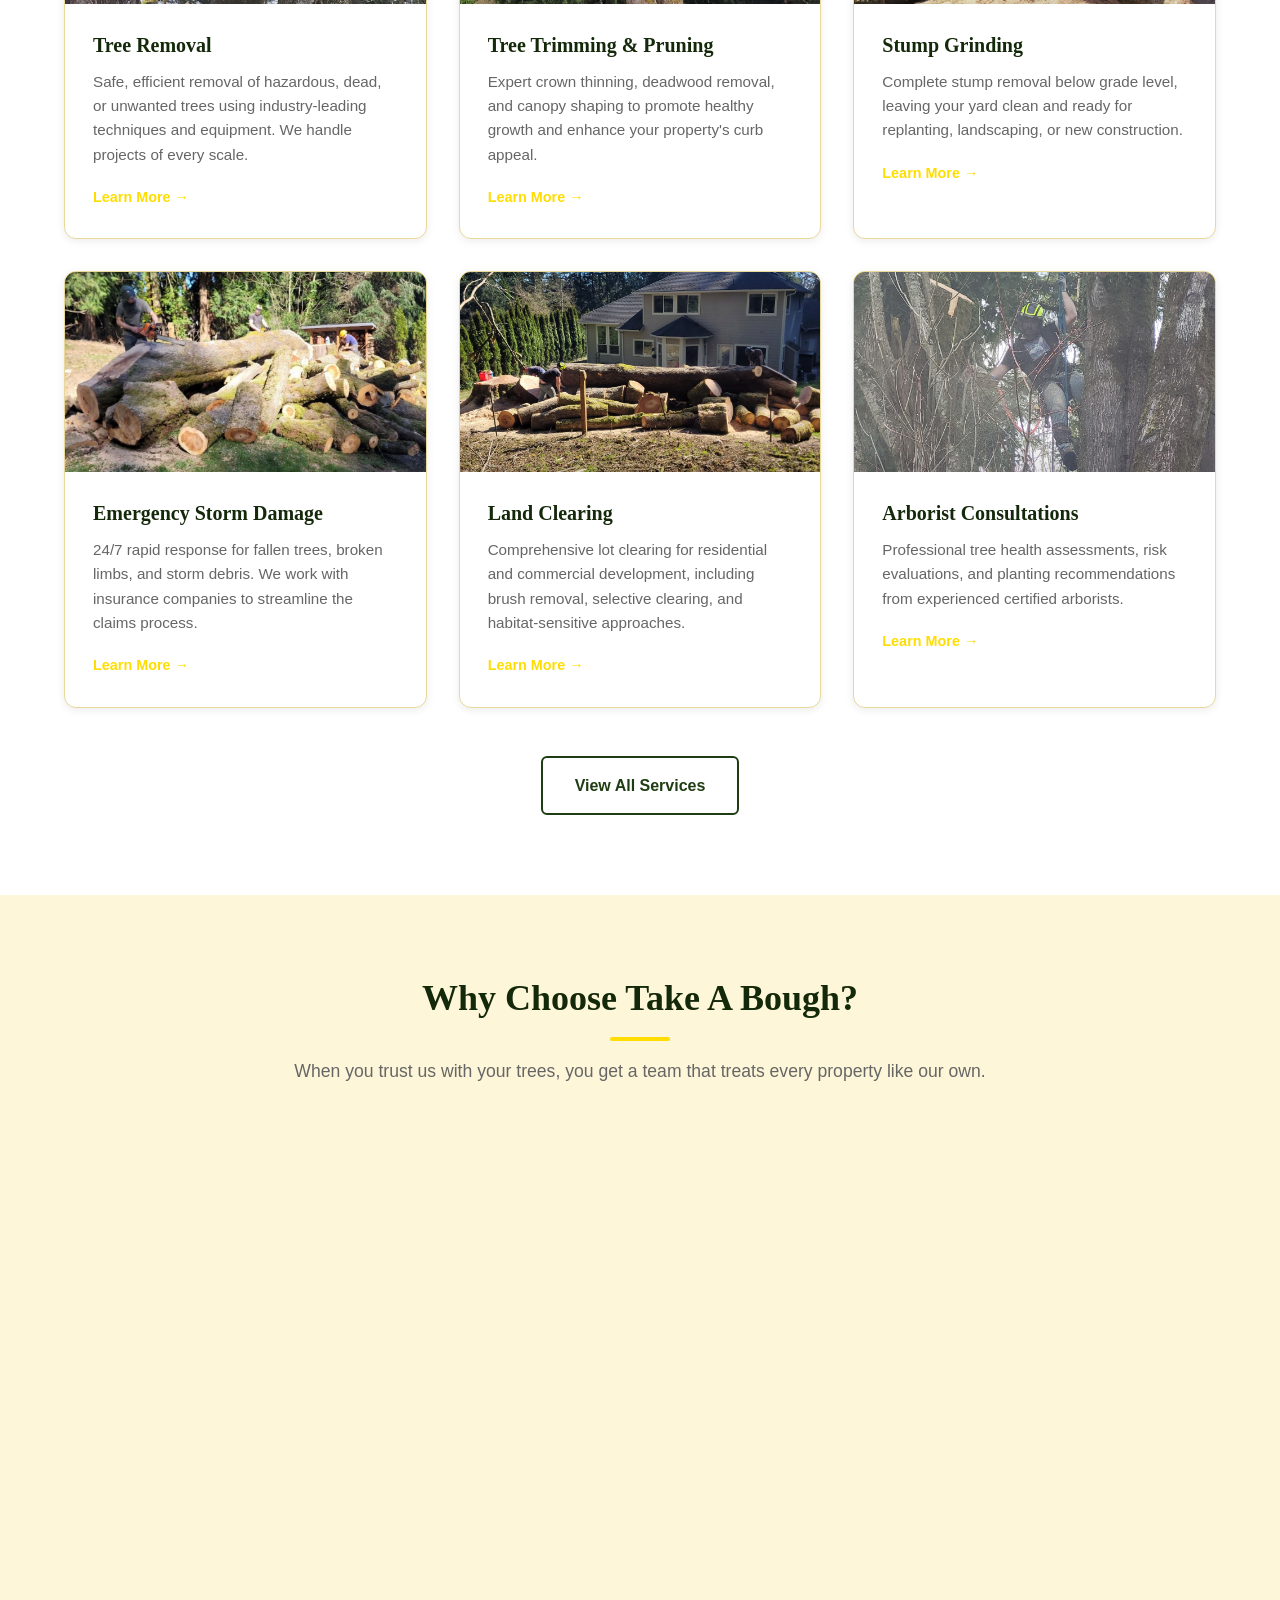
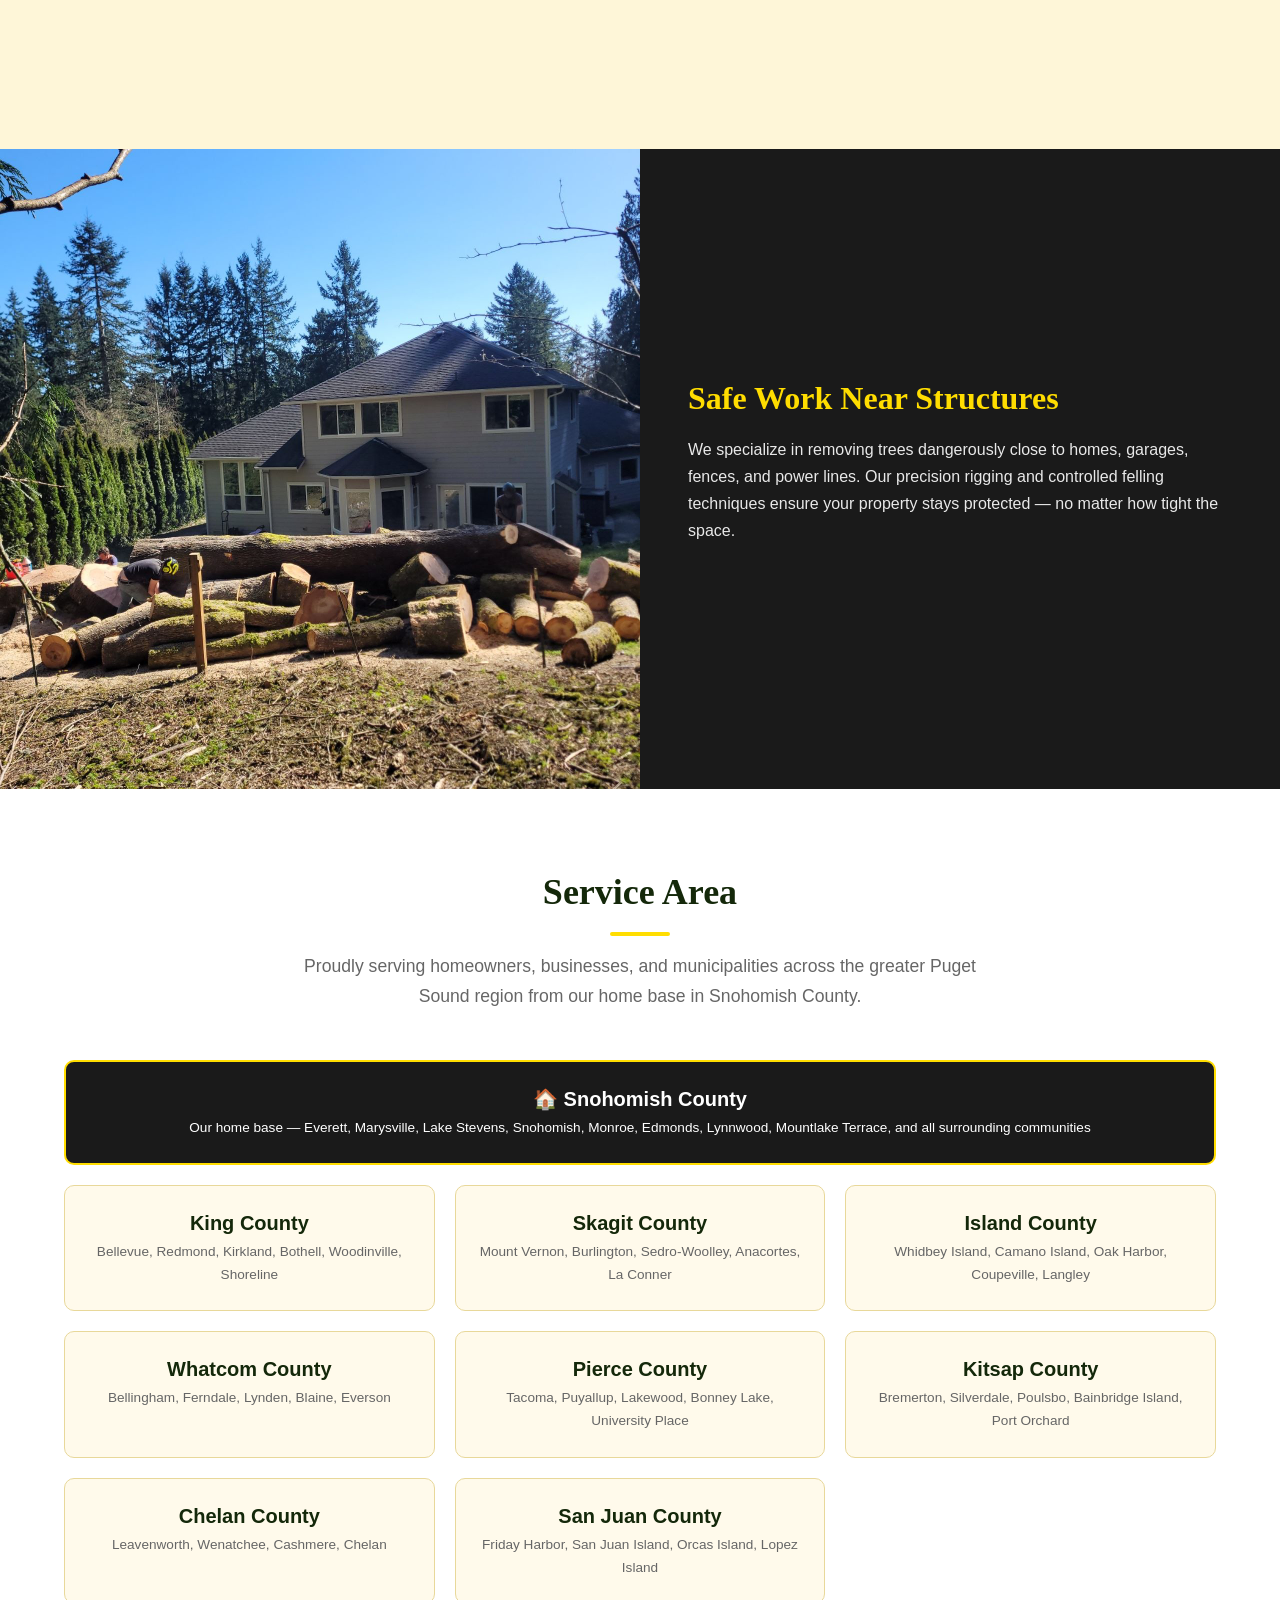
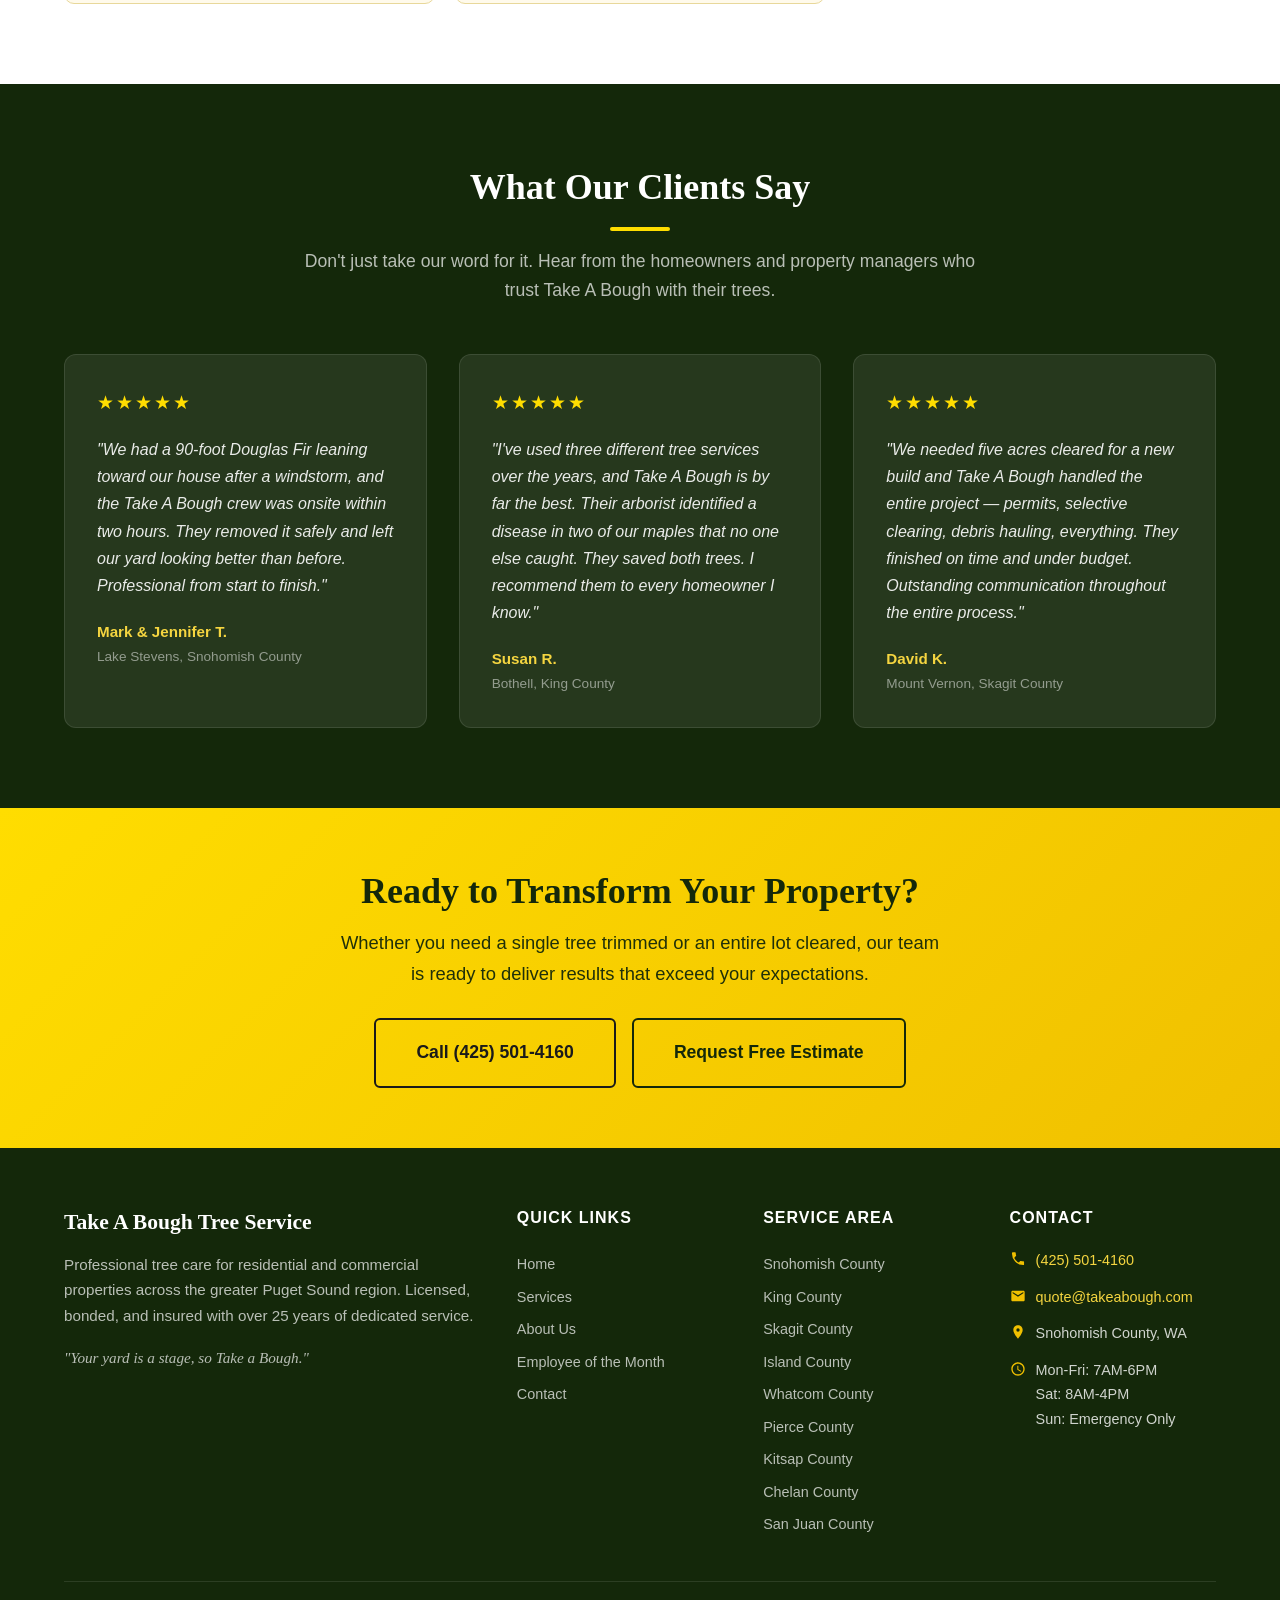
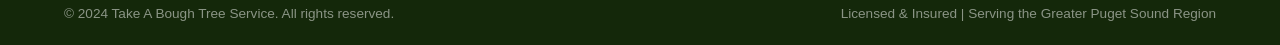
==== commit f597408a: "Fix all remaining .html and old domain references in links Co-Authored-By: Claude Opus 4.6 <noreply@" ====
--- a/index.html
+++ b/index.html
@@ -7,13 +7,13 @@
   <meta name="description" content="Take A Bough Tree Service provides professional tree removal, trimming, stump grinding, and emergency storm damage services across Snohomish County and surrounding areas. Licensed &amp; insured with 25+ years experience. Call (425) 501-4160.">
   <meta name="keywords" content="tree service Snohomish County, tree removal, tree trimming, stump grinding, emergency tree service, arborist, Snohomish WA, King County tree service, Skagit County tree service, land clearing">
   <meta name="robots" content="index, follow">
-  <link rel="canonical" href="https://takeaboughtree.com/">
+  <link rel="canonical" href="https://takeabough.com/">
 
   <!-- Open Graph -->
   <meta property="og:title" content="Take A Bough Tree Service | Snohomish County, WA">
   <meta property="og:description" content="Professional tree removal, trimming, and stump grinding. Licensed &amp; insured. 25+ years experience. Serving Snohomish County and surrounding areas.">
   <meta property="og:type" content="website">
-  <meta property="og:url" content="https://takeaboughtree.com/">
+  <meta property="og:url" content="https://takeabough.com/">
   <meta property="og:locale" content="en_US">
   <meta property="og:site_name" content="Take A Bough Tree Service">
 
@@ -31,7 +31,7 @@
     "@type": "TreeService",
     "name": "Take A Bough Tree Service",
     "description": "Professional tree removal, trimming, stump grinding, and emergency storm damage services in Snohomish County, WA.",
-    "url": "https://takeaboughtree.com",
+    "url": "https://takeabough.com",
     "telephone": "+1-425-501-4160",
     "email": "quote@takeabough.com",
     "slogan": "Your yard is a stage, so Take a Bough.",
@@ -78,7 +78,7 @@
   <!-- Header -->
   <header class="header" id="header">
     <div class="container">
-      <a href="index.html" class="logo">
+      <a href="/" class="logo">
         <img src="images/logo-icon.png" alt="Take A Bough Tree Service" class="logo-img">
         <div class="logo-text">
           <h1>Take A Bough</h1>
@@ -87,11 +87,11 @@
       </a>
 
       <nav class="nav-links" id="navLinks">
-        <a href="index.html" class="active">Home</a>
-        <a href="services.html">Services</a>
-        <a href="about.html">About</a>
-        <a href="employee.html">Employee of the Month</a>
-        <a href="contact.html">Contact</a>
+        <a href="/" class="active">Home</a>
+        <a href="services/">Services</a>
+        <a href="about/">About</a>
+        <a href="employee/">Employee of the Month</a>
+        <a href="contact/">Contact</a>
       </nav>
 
       <div class="header-cta">
@@ -118,7 +118,7 @@
       <p>Professional tree care serving Snohomish County and the greater Puget Sound region. Licensed, insured, and trusted by thousands of homeowners for over 25 years.</p>
       <div class="hero-buttons">
         <a href="tel:+14255014160" class="btn btn-primary btn-large">Call Now: (425) 501-4160</a>
-        <a href="contact.html" class="btn btn-secondary btn-large">Free Estimate</a>
+        <a href="contact/" class="btn btn-secondary btn-large">Free Estimate</a>
       </div>
     </div>
   </section>
@@ -163,7 +163,7 @@
           <div class="service-card-body">
             <h3>Tree Removal</h3>
             <p>Safe, efficient removal of hazardous, dead, or unwanted trees using industry-leading techniques and equipment. We handle projects of every scale.</p>
-            <a href="services.html">Learn More &rarr;</a>
+            <a href="services/">Learn More &rarr;</a>
           </div>
         </div>
 
@@ -172,7 +172,7 @@
           <div class="service-card-body">
             <h3>Tree Trimming &amp; Pruning</h3>
             <p>Expert crown thinning, deadwood removal, and canopy shaping to promote healthy growth and enhance your property's curb appeal.</p>
-            <a href="services.html">Learn More &rarr;</a>
+            <a href="services/">Learn More &rarr;</a>
           </div>
         </div>
 
@@ -181,7 +181,7 @@
           <div class="service-card-body">
             <h3>Stump Grinding</h3>
             <p>Complete stump removal below grade level, leaving your yard clean and ready for replanting, landscaping, or new construction.</p>
-            <a href="services.html">Learn More &rarr;</a>
+            <a href="services/">Learn More &rarr;</a>
           </div>
         </div>
 
@@ -190,7 +190,7 @@
           <div class="service-card-body">
             <h3>Emergency Storm Damage</h3>
             <p>24/7 rapid response for fallen trees, broken limbs, and storm debris. We work with insurance companies to streamline the claims process.</p>
-            <a href="services.html">Learn More &rarr;</a>
+            <a href="services/">Learn More &rarr;</a>
           </div>
         </div>
 
@@ -199,7 +199,7 @@
           <div class="service-card-body">
             <h3>Land Clearing</h3>
             <p>Comprehensive lot clearing for residential and commercial development, including brush removal, selective clearing, and habitat-sensitive approaches.</p>
-            <a href="services.html">Learn More &rarr;</a>
+            <a href="services/">Learn More &rarr;</a>
           </div>
         </div>
 
@@ -208,13 +208,13 @@
           <div class="service-card-body">
             <h3>Arborist Consultations</h3>
             <p>Professional tree health assessments, risk evaluations, and planting recommendations from experienced certified arborists.</p>
-            <a href="services.html">Learn More &rarr;</a>
+            <a href="services/">Learn More &rarr;</a>
           </div>
         </div>
       </div>
 
       <div class="text-center mt-48">
-        <a href="services.html" class="btn btn-outline">View All Services</a>
+        <a href="services/" class="btn btn-outline">View All Services</a>
       </div>
     </div>
   </section>
@@ -396,7 +396,7 @@
       <p>Whether you need a single tree trimmed or an entire lot cleared, our team is ready to deliver results that exceed your expectations.</p>
       <div class="cta-buttons">
         <a href="tel:+14255014160" class="btn btn-primary btn-large">Call (425) 501-4160</a>
-        <a href="contact.html" class="btn btn-secondary btn-large">Request Free Estimate</a>
+        <a href="contact/" class="btn btn-secondary btn-large">Request Free Estimate</a>
       </div>
     </div>
   </section>
@@ -414,26 +414,26 @@
         <div>
           <h4>Quick Links</h4>
           <div class="footer-links">
-            <a href="index.html">Home</a>
-            <a href="services.html">Services</a>
-            <a href="about.html">About Us</a>
-            <a href="employee.html">Employee of the Month</a>
-            <a href="contact.html">Contact</a>
+            <a href="/">Home</a>
+            <a href="services/">Services</a>
+            <a href="about/">About Us</a>
+            <a href="employee/">Employee of the Month</a>
+            <a href="contact/">Contact</a>
           </div>
         </div>
 
         <div>
           <h4>Service Area</h4>
           <div class="footer-links">
-            <a href="contact.html#service-area">Snohomish County</a>
-            <a href="contact.html#service-area">King County</a>
-            <a href="contact.html#service-area">Skagit County</a>
-            <a href="contact.html#service-area">Island County</a>
-            <a href="contact.html#service-area">Whatcom County</a>
-            <a href="contact.html#service-area">Pierce County</a>
-            <a href="contact.html#service-area">Kitsap County</a>
-            <a href="contact.html#service-area">Chelan County</a>
-            <a href="contact.html#service-area">San Juan County</a>
+            <a href="contact/#service-area">Snohomish County</a>
+            <a href="contact/#service-area">King County</a>
+            <a href="contact/#service-area">Skagit County</a>
+            <a href="contact/#service-area">Island County</a>
+            <a href="contact/#service-area">Whatcom County</a>
+            <a href="contact/#service-area">Pierce County</a>
+            <a href="contact/#service-area">Kitsap County</a>
+            <a href="contact/#service-area">Chelan County</a>
+            <a href="contact/#service-area">San Juan County</a>
           </div>
         </div>
 
